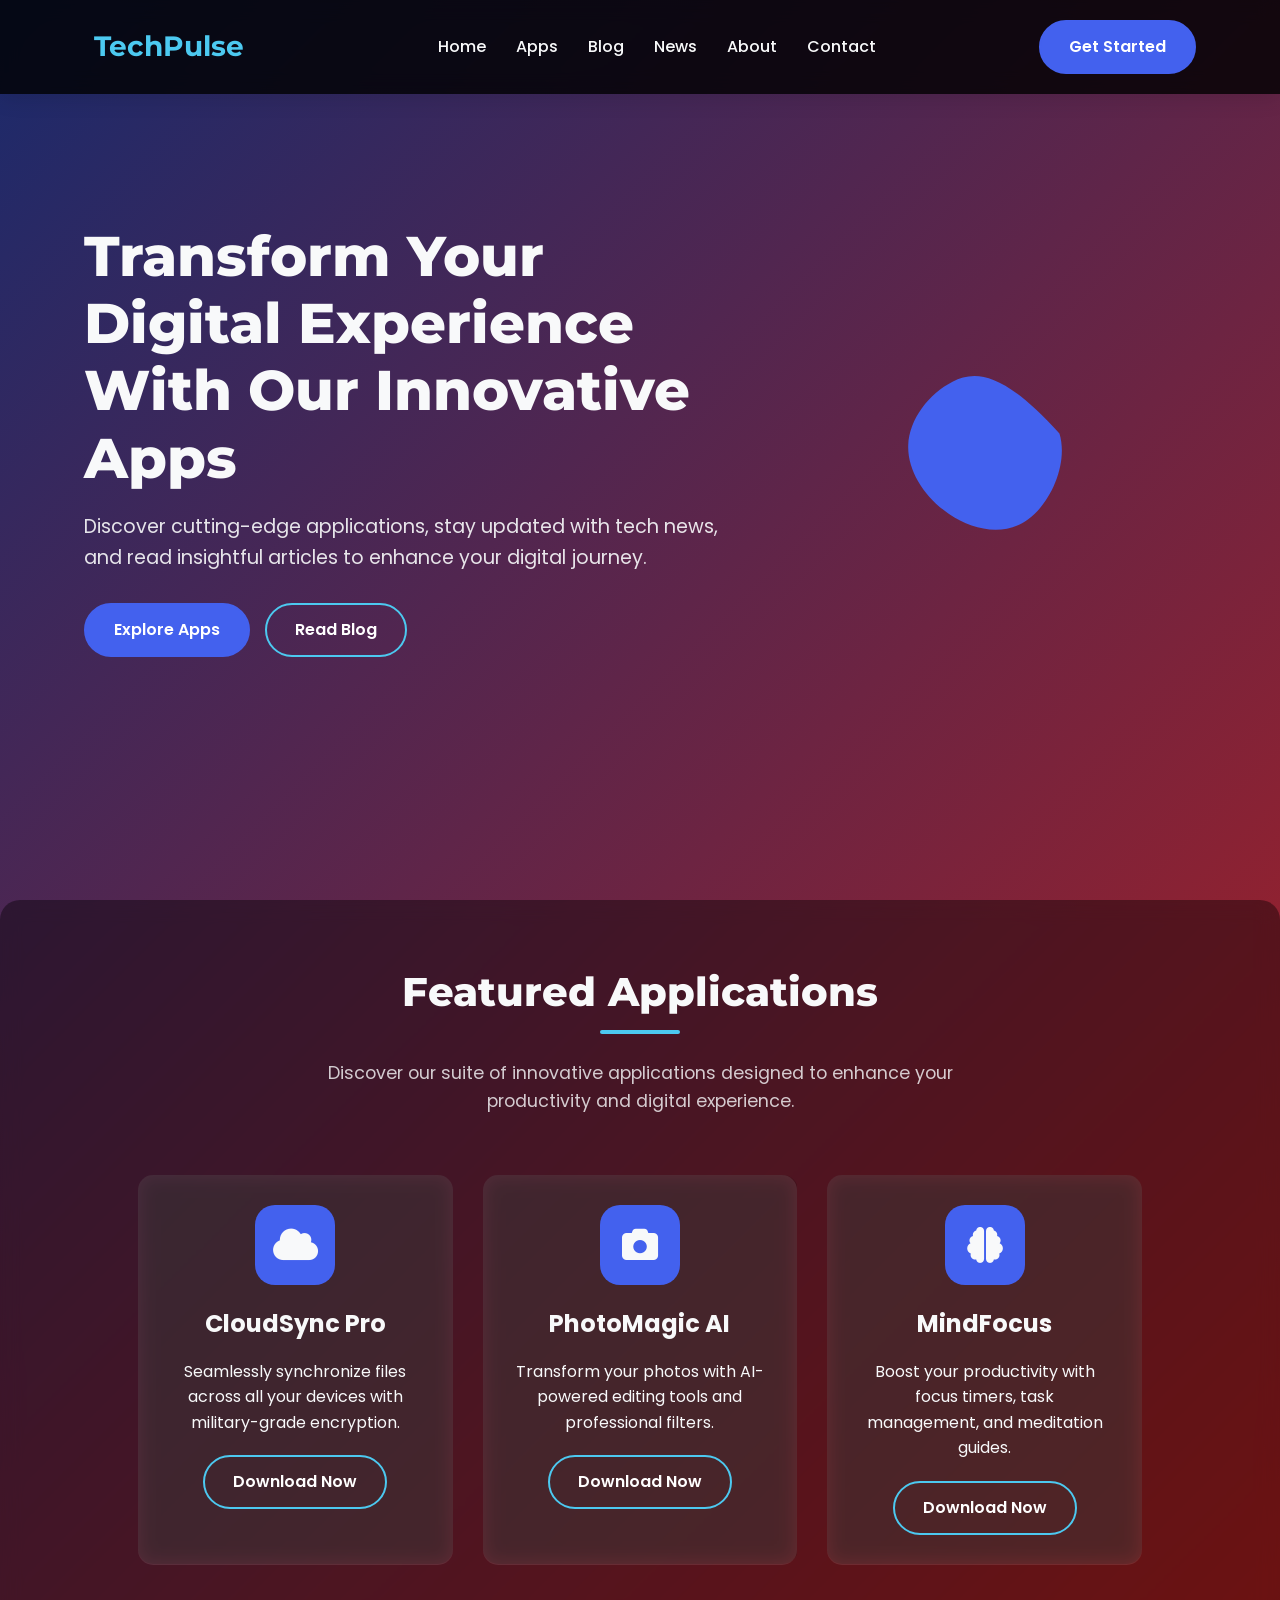
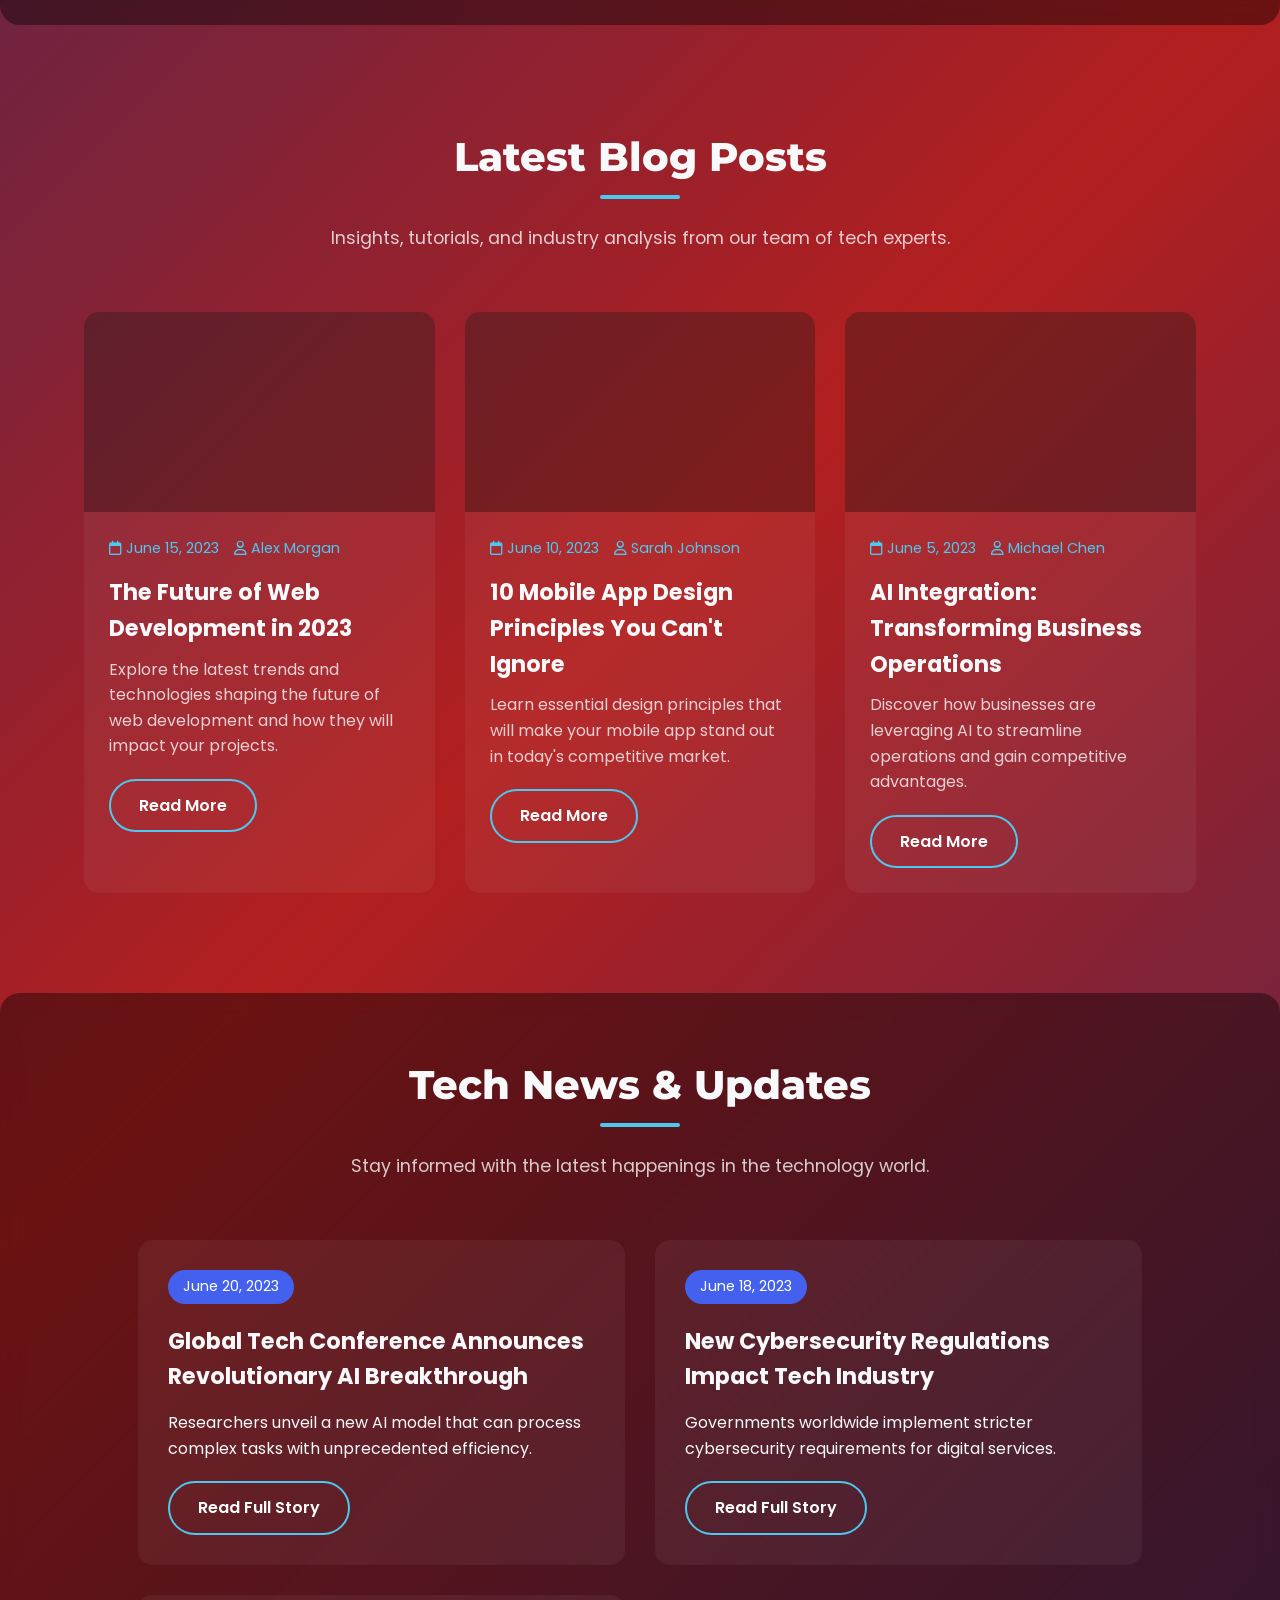
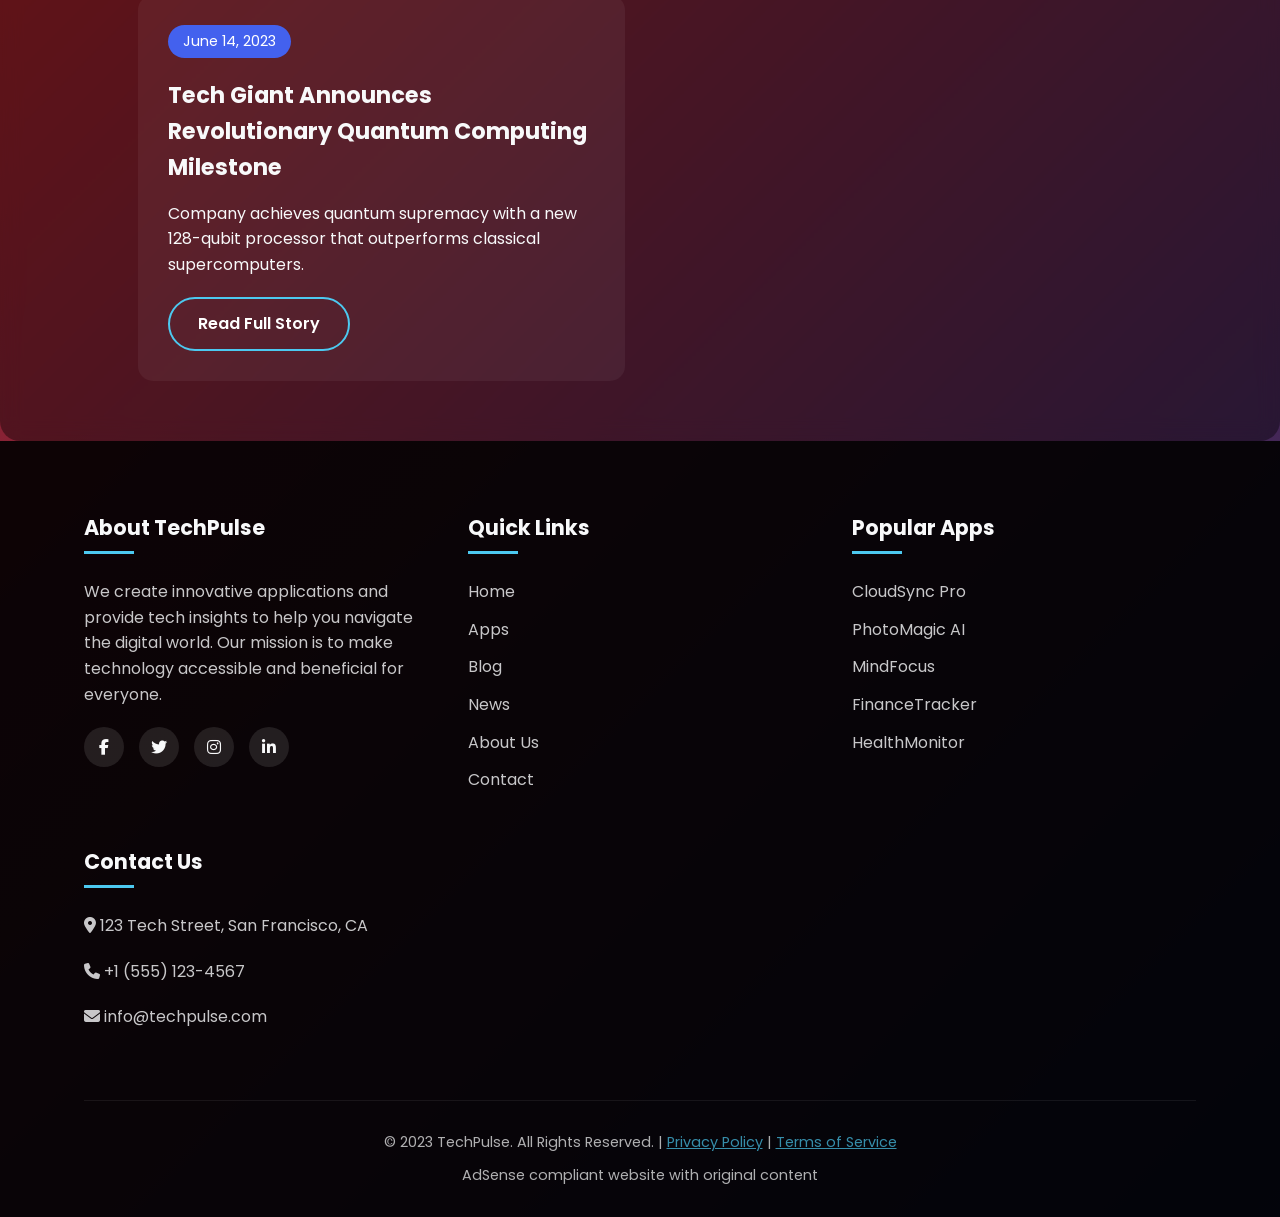
==== index.html @ e3ba63f1 "Update index.html" ====
<!DOCTYPE html>
<html lang="en">
<head>
    <meta charset="UTF-8">
    <meta name="viewport" content="width=device-width, initial-scale=1.0">
    <title>TechPulse | Modern Tech Platform</title>
    <link rel="stylesheet" href="https://cdnjs.cloudflare.com/ajax/libs/font-awesome/6.4.0/css/all.min.css">
    <link href="https://fonts.googleapis.com/css2?family=Poppins:wght@300;400;500;600;700&family=Montserrat:wght@700;800&display=swap" rel="stylesheet">
    <style>
        * {
            margin: 0;
            padding: 0;
            box-sizing: border-box;
        }

        :root {
            --primary: #4361ee;
            --secondary: #3f37c9;
            --accent: #4cc9f0;
            --light: #f8f9fa;
            --dark: #212529;
            --gray: #6c757d;
            --success: #2ecc71;
            --warning: #f39c12;
            --transition: all 0.3s ease;
        }

        body {
            font-family: 'Poppins', sans-serif;
            background: linear-gradient(135deg, #1a2a6c, #b21f1f, #1a2a6c);
            color: var(--light);
            line-height: 1.6;
            overflow-x: hidden;
        }

        .container {
            width: 90%;
            max-width: 1200px;
            margin: 0 auto;
            padding: 0 20px;
        }

        /* Header & Navigation */
        header {
            padding: 20px 0;
            position: fixed;
            width: 100%;
            top: 0;
            z-index: 1000;
            background: rgba(0, 0, 0, 0.8);
            backdrop-filter: blur(10px);
            box-shadow: 0 5px 20px rgba(0, 0, 0, 0.1);
            transition: var(--transition);
        }

        .navbar {
            display: flex;
            justify-content: space-between;
            align-items: center;
        }

        .logo {
            font-size: 28px;
            font-weight: 700;
            color: var(--accent);
            text-decoration: none;
            font-family: 'Montserrat', sans-serif;
            display: flex;
            align-items: center;
        }

        .logo i {
            margin-right: 10px;
            color: var(--primary);
        }

        .nav-links {
            display: flex;
            list-style: none;
        }

        .nav-links li {
            margin-left: 30px;
        }

        .nav-links a {
            color: var(--light);
            text-decoration: none;
            font-weight: 500;
            font-size: 16px;
            transition: var(--transition);
            position: relative;
        }

        .nav-links a:after {
            content: '';
            position: absolute;
            bottom: -5px;
            left: 0;
            width: 0;
            height: 2px;
            background: var(--accent);
            transition: var(--transition);
        }

        .nav-links a:hover:after {
            width: 100%;
        }

        .nav-links a:hover {
            color: var(--accent);
        }

        .btn {
            display: inline-block;
            background: var(--primary);
            color: white;
            padding: 12px 28px;
            border-radius: 50px;
            text-decoration: none;
            font-weight: 600;
            transition: var(--transition);
            border: 2px solid var(--primary);
        }

        .btn:hover {
            background: transparent;
            transform: translateY(-3px);
            box-shadow: 0 10px 20px rgba(0, 0, 0, 0.2);
        }

        .btn-outline {
            background: transparent;
            border: 2px solid var(--accent);
        }

        .btn-outline:hover {
            background: var(--accent);
        }

        /* Hero Section */
        .hero {
            min-height: 100vh;
            display: flex;
            align-items: center;
            padding-top: 80px;
            position: relative;
            overflow: hidden;
        }

        .hero-content {
            max-width: 650px;
            z-index: 2;
        }

        .hero h1 {
            font-size: 3.5rem;
            font-weight: 800;
            margin-bottom: 20px;
            line-height: 1.2;
            font-family: 'Montserrat', sans-serif;
        }

        .hero p {
            font-size: 1.2rem;
            margin-bottom: 30px;
            opacity: 0.9;
        }

        .hero-btns {
            display: flex;
            gap: 15px;
        }

        .hero-image {
            position: absolute;
            right: 0;
            top: 50%;
            transform: translateY(-50%);
            width: 50%;
            max-width: 600px;
            animation: float 6s ease-in-out infinite;
        }

        /* Sections */
        section {
            padding: 100px 0;
        }

        .section-header {
            text-align: center;
            margin-bottom: 60px;
        }

        .section-header h2 {
            font-size: 2.5rem;
            font-weight: 800;
            margin-bottom: 15px;
            font-family: 'Montserrat', sans-serif;
            position: relative;
            display: inline-block;
        }

        .section-header h2:after {
            content: '';
            position: absolute;
            bottom: -10px;
            left: 50%;
            transform: translateX(-50%);
            width: 80px;
            height: 4px;
            background: var(--accent);
            border-radius: 2px;
        }

        .section-header p {
            max-width: 700px;
            margin: 20px auto 0;
            font-size: 1.1rem;
            opacity: 0.8;
        }

        /* App Promotion */
        .apps {
            background: rgba(0, 0, 0, 0.4);
            border-radius: 20px;
            padding: 60px;
            backdrop-filter: blur(10px);
        }

        .app-grid {
            display: grid;
            grid-template-columns: repeat(auto-fit, minmax(300px, 1fr));
            gap: 30px;
        }

        .app-card {
            background: rgba(255, 255, 255, 0.1);
            border-radius: 15px;
            padding: 30px;
            transition: var(--transition);
            text-align: center;
            backdrop-filter: blur(10px);
        }

        .app-card:hover {
            transform: translateY(-10px);
            background: rgba(255, 255, 255, 0.15);
        }

        .app-icon {
            width: 80px;
            height: 80px;
            background: var(--primary);
            border-radius: 20px;
            display: flex;
            align-items: center;
            justify-content: center;
            margin: 0 auto 20px;
            font-size: 36px;
        }

        .app-card h3 {
            font-size: 1.5rem;
            margin-bottom: 15px;
        }

        /* Blog Section */
        .blog-grid {
            display: grid;
            grid-template-columns: repeat(auto-fit, minmax(350px, 1fr));
            gap: 30px;
        }

        .blog-card {
            background: rgba(255, 255, 255, 0.05);
            border-radius: 15px;
            overflow: hidden;
            transition: var(--transition);
        }

        .blog-card:hover {
            transform: translateY(-10px);
            box-shadow: 0 15px 30px rgba(0, 0, 0, 0.3);
        }

        .blog-img {
            height: 200px;
            width: 100%;
            background-size: cover;
            background-position: center;
        }

        .blog-content {
            padding: 25px;
        }

        .blog-meta {
            display: flex;
            gap: 15px;
            margin-bottom: 15px;
            font-size: 0.9rem;
            color: var(--accent);
        }

        .blog-card h3 {
            font-size: 1.4rem;
            margin-bottom: 10px;
        }

        .blog-card p {
            margin-bottom: 20px;
            opacity: 0.8;
        }

        /* News Section */
        .news {
            background: rgba(0, 0, 0, 0.4);
            border-radius: 20px;
            padding: 60px;
            backdrop-filter: blur(10px);
        }

        .news-grid {
            display: grid;
            grid-template-columns: repeat(auto-fit, minmax(350px, 1fr));
            gap: 30px;
        }

        .news-card {
            background: rgba(255, 255, 255, 0.05);
            border-radius: 15px;
            padding: 30px;
            transition: var(--transition);
        }

        .news-card:hover {
            transform: translateY(-10px);
            background: rgba(255, 255, 255, 0.1);
        }

        .news-date {
            background: var(--primary);
            color: white;
            display: inline-block;
            padding: 5px 15px;
            border-radius: 30px;
            font-size: 0.9rem;
            margin-bottom: 20px;
        }

        .news-card h3 {
            font-size: 1.4rem;
            margin-bottom: 15px;
        }

        /* Footer */
        footer {
            background: rgba(0, 0, 0, 0.9);
            padding: 70px 0 30px;
        }

        .footer-grid {
            display: grid;
            grid-template-columns: repeat(auto-fit, minmax(250px, 1fr));
            gap: 40px;
            margin-bottom: 50px;
        }

        .footer-col h4 {
            font-size: 1.3rem;
            margin-bottom: 25px;
            position: relative;
            padding-bottom: 10px;
        }

        .footer-col h4:after {
            content: '';
            position: absolute;
            bottom: 0;
            left: 0;
            width: 50px;
            height: 3px;
            background: var(--accent);
        }

        .footer-col p {
            margin-bottom: 20px;
            opacity: 0.8;
        }

        .footer-links {
            list-style: none;
        }

        .footer-links li {
            margin-bottom: 12px;
        }

        .footer-links a {
            color: var(--light);
            text-decoration: none;
            transition: var(--transition);
            opacity: 0.8;
        }

        .footer-links a:hover {
            opacity: 1;
            color: var(--accent);
            padding-left: 5px;
        }

        .social-links {
            display: flex;
            gap: 15px;
            margin-top: 20px;
        }

        .social-links a {
            display: flex;
            align-items: center;
            justify-content: center;
            width: 40px;
            height: 40px;
            background: rgba(255, 255, 255, 0.1);
            border-radius: 50%;
            transition: var(--transition);
            color: var(--light);
            text-decoration: none;
        }

        .social-links a:hover {
            background: var(--primary);
            transform: translateY(-5px);
        }

        .copyright {
            text-align: center;
            padding-top: 30px;
            border-top: 1px solid rgba(255, 255, 255, 0.1);
            font-size: 0.9rem;
            opacity: 0.7;
        }

        /* Animations */
        @keyframes float {
            0% { transform: translateY(-50%) translateX(0); }
            50% { transform: translateY(-53%) translateX(10px); }
            100% { transform: translateY(-50%) translateX(0); }
        }

        .animate-in {
            animation: fadeIn 0.8s ease forwards;
        }

        @keyframes fadeIn {
            from { opacity: 0; transform: translateY(30px); }
            to { opacity: 1; transform: translateY(0); }
        }

        .delay-1 { animation-delay: 0.1s; }
        .delay-2 { animation-delay: 0.2s; }
        .delay-3 { animation-delay: 0.3s; }

        /* Responsive */
        @media (max-width: 992px) {
            .hero-content {
                max-width: 100%;
                text-align: center;
            }
            .hero-image {
                display: none;
            }
            .hero-btns {
                justify-content: center;
            }
        }

        @media (max-width: 768px) {
            .nav-links {
                display: none;
            }
            .hero h1 {
                font-size: 2.8rem;
            }
            .section-header h2 {
                font-size: 2rem;
            }
            .apps, .news {
                padding: 40px 20px;
            }
        }
    </style>
</head>
<body>
    <!-- Header -->
    <header>
        <div class="container navbar">
            <a href="#" class="logo"><i class="fas fa-pulse"></i>TechPulse</a>
            <ul class="nav-links">
                <li><a href="#">Home</a></li>
                <li><a href="#apps">Apps</a></li>
                <li><a href="#blog">Blog</a></li>
                <li><a href="#news">News</a></li>
                <li><a href="#about">About</a></li>
                <li><a href="#contact">Contact</a></li>
            </ul>
            <a href="#download" class="btn">Get Started</a>
        </div>
    </header>

    <!-- Hero Section -->
    <section class="hero">
        <div class="container">
            <div class="hero-content">
                <h1>Transform Your Digital Experience With Our Innovative Apps</h1>
                <p>Discover cutting-edge applications, stay updated with tech news, and read insightful articles to enhance your digital journey.</p>
                <div class="hero-btns">
                    <a href="#apps" class="btn">Explore Apps</a>
                    <a href="#blog" class="btn btn-outline">Read Blog</a>
                </div>
            </div>
        </div>
        <div class="hero-image">
            <svg viewBox="0 0 500 500" xmlns="http://www.w3.org/2000/svg">
                <path fill="#4361ee" d="M66.2,-10.6C73.6,13.5,59.7,46.9,39.9,61.1C20.1,75.3,-5.6,70.2,-25.8,56.5C-46,42.7,-60.7,20.3,-59.8,-1.1C-59,-22.5,-42.5,-43.9,-22.9,-53.8C-3.3,-63.7,19.5,-62,66.2,-10.6Z" transform="translate(250 250)" />
            </svg>
        </div>
    </section>

    <!-- App Promotion Section -->
    <section id="apps" class="apps">
        <div class="container">
            <div class="section-header">
                <h2>Featured Applications</h2>
                <p>Discover our suite of innovative applications designed to enhance your productivity and digital experience.</p>
            </div>
            <div class="app-grid">
                <div class="app-card animate-in">
                    <div class="app-icon">
                        <i class="fas fa-cloud"></i>
                    </div>
                    <h3>CloudSync Pro</h3>
                    <p>Seamlessly synchronize files across all your devices with military-grade encryption.</p>
                    <a href="#" class="btn btn-outline" style="margin-top: 20px">Download Now</a>
                </div>
                <div class="app-card animate-in delay-1">
                    <div class="app-icon">
                        <i class="fas fa-camera"></i>
                    </div>
                    <h3>PhotoMagic AI</h3>
                    <p>Transform your photos with AI-powered editing tools and professional filters.</p>
                    <a href="#" class="btn btn-outline" style="margin-top: 20px">Download Now</a>
                </div>
                <div class="app-card animate-in delay-2">
                    <div class="app-icon">
                        <i class="fas fa-brain"></i>
                    </div>
                    <h3>MindFocus</h3>
                    <p>Boost your productivity with focus timers, task management, and meditation guides.</p>
                    <a href="#" class="btn btn-outline" style="margin-top: 20px">Download Now</a>
                </div>
            </div>
        </div>
    </section>

    <!-- Blog Section -->
    <section id="blog">
        <div class="container">
            <div class="section-header">
                <h2>Latest Blog Posts</h2>
                <p>Insights, tutorials, and industry analysis from our team of tech experts.</p>
            </div>
            <div class="blog-grid">
                <div class="blog-card animate-in">
                    <div class="blog-img" style="background: linear-gradient(rgba(0,0,0,0.3), rgba(0,0,0,0.3)), url('https://images.unsplash.com/photo-1555066931-4365d14bab8c?ixlib=rb-4.0.3&ixid=M3wxMjA3fDB8MHxwaG90by1wYWdlfHx8fGVufDB8fHx8fA%3D%3D&auto=format&fit=crop&w=1170&q=80');"></div>
                    <div class="blog-content">
                        <div class="blog-meta">
                            <span><i class="far fa-calendar"></i> June 15, 2023</span>
                            <span><i class="far fa-user"></i> Alex Morgan</span>
                        </div>
                        <h3>The Future of Web Development in 2023</h3>
                        <p>Explore the latest trends and technologies shaping the future of web development and how they will impact your projects.</p>
                        <a href="#" class="btn btn-outline">Read More</a>
                    </div>
                </div>
                <div class="blog-card animate-in delay-1">
                    <div class="blog-img" style="background: linear-gradient(rgba(0,0,0,0.3), rgba(0,0,0,0.3)), url('https://images.unsplash.com/photo-1587202372775-e229f172b58f?ixlib=rb-4.0.3&ixid=M3wxMjA3fDB8MHxwaG90by1wYWdlfHx8fGVufDB8fHx8fA%3D%3D&auto=format&fit=crop&w=1170&q=80');"></div>
                    <div class="blog-content">
                        <div class="blog-meta">
                            <span><i class="far fa-calendar"></i> June 10, 2023</span>
                            <span><i class="far fa-user"></i> Sarah Johnson</span>
                        </div>
                        <h3>10 Mobile App Design Principles You Can't Ignore</h3>
                        <p>Learn essential design principles that will make your mobile app stand out in today's competitive market.</p>
                        <a href="#" class="btn btn-outline">Read More</a>
                    </div>
                </div>
                <div class="blog-card animate-in delay-2">
                    <div class="blog-img" style="background: linear-gradient(rgba(0,0,0,0.3), rgba(0,0,0,0.3)), url('https://images.unsplash.com/photo-1620712943543-bcc4688e7485?ixlib=rb-4.0.3&ixid=M3wxMjA3fDB8MHxwaG90by1wYWdlfHx8fGVufDB8fHx8fA%3D%3D&auto=format&fit=crop&w=765&q=80');"></div>
                    <div class="blog-content">
                        <div class="blog-meta">
                            <span><i class="far fa-calendar"></i> June 5, 2023</span>
                            <span><i class="far fa-user"></i> Michael Chen</span>
                        </div>
                        <h3>AI Integration: Transforming Business Operations</h3>
                        <p>Discover how businesses are leveraging AI to streamline operations and gain competitive advantages.</p>
                        <a href="#" class="btn btn-outline">Read More</a>
                    </div>
                </div>
            </div>
        </div>
    </section>

    <!-- News Section -->
    <section id="news" class="news">
        <div class="container">
            <div class="section-header">
                <h2>Tech News & Updates</h2>
                <p>Stay informed with the latest happenings in the technology world.</p>
            </div>
            <div class="news-grid">
                <div class="news-card animate-in">
                    <div class="news-date">June 20, 2023</div>
                    <h3>Global Tech Conference Announces Revolutionary AI Breakthrough</h3>
                    <p>Researchers unveil a new AI model that can process complex tasks with unprecedented efficiency.</p>
                    <a href="#" class="btn btn-outline" style="margin-top: 20px">Read Full Story</a>
                </div>
                <div class="news-card animate-in delay-1">
                    <div class="news-date">June 18, 2023</div>
                    <h3>New Cybersecurity Regulations Impact Tech Industry</h3>
                    <p>Governments worldwide implement stricter cybersecurity requirements for digital services.</p>
                    <a href="#" class="btn btn-outline" style="margin-top: 20px">Read Full Story</a>
                </div>
                <div class="news-card animate-in delay-2">
                    <div class="news-date">June 14, 2023</div>
                    <h3>Tech Giant Announces Revolutionary Quantum Computing Milestone</h3>
                    <p>Company achieves quantum supremacy with a new 128-qubit processor that outperforms classical supercomputers.</p>
                    <a href="#" class="btn btn-outline" style="margin-top: 20px">Read Full Story</a>
                </div>
            </div>
        </div>
    </section>

    <!-- Footer -->
    <footer id="contact">
        <div class="container">
            <div class="footer-grid">
                <div class="footer-col">
                    <h4>About TechPulse</h4>
                    <p>We create innovative applications and provide tech insights to help you navigate the digital world. Our mission is to make technology accessible and beneficial for everyone.</p>
                    <div class="social-links">
                        <a href="#"><i class="fab fa-facebook-f"></i></a>
                        <a href="#"><i class="fab fa-twitter"></i></a>
                        <a href="#"><i class="fab fa-instagram"></i></a>
                        <a href="#"><i class="fab fa-linkedin-in"></i></a>
                    </div>
                </div>
                <div class="footer-col">
                    <h4>Quick Links</h4>
                    <ul class="footer-links">
                        <li><a href="#">Home</a></li>
                        <li><a href="#apps">Apps</a></li>
                        <li><a href="#blog">Blog</a></li>
                        <li><a href="#news">News</a></li>
                        <li><a href="#about">About Us</a></li>
                        <li><a href="#contact">Contact</a></li>
                    </ul>
                </div>
                <div class="footer-col">
                    <h4>Popular Apps</h4>
                    <ul class="footer-links">
                        <li><a href="#">CloudSync Pro</a></li>
                        <li><a href="#">PhotoMagic AI</a></li>
                        <li><a href="#">MindFocus</a></li>
                        <li><a href="#">FinanceTracker</a></li>
                        <li><a href="#">HealthMonitor</a></li>
                    </ul>
                </div>
                <div class="footer-col">
                    <h4>Contact Us</h4>
                    <p><i class="fas fa-map-marker-alt"></i> 123 Tech Street, San Francisco, CA</p>
                    <p><i class="fas fa-phone"></i> +1 (555) 123-4567</p>
                    <p><i class="fas fa-envelope"></i> info@techpulse.com</p>
                </div>
            </div>
            <div class="copyright">
                <p>&copy; 2023 TechPulse. All Rights Reserved. | <a href="#" style="color: var(--accent);">Privacy Policy</a> | <a href="#" style="color: var(--accent);">Terms of Service</a></p>
                <p style="margin-top: 10px;">AdSense compliant website with original content</p>
            </div>
        </div>
    </footer>

    <script>
        // Simple animations on scroll
        document.addEventListener('DOMContentLoaded', function() {
            // Header scroll effect
            window.addEventListener('scroll', function() {
                const header = document.querySelector('header');
                if (window.scrollY > 100) {
                    header.style.padding = '10px 0';
                    header.style.background = 'rgba(0, 0, 0, 0.9)';
                } else {
                    header.style.padding = '20px 0';
                    header.style.background = 'rgba(0, 0, 0, 0.8)';
                }
            });

            // Scroll animations
            const animateElements = document.querySelectorAll('.animate-in');
            
            const observer = new IntersectionObserver((entries) => {
                entries.forEach(entry => {
                    if (entry.isIntersecting) {
                        entry.target.style.animation = 'fadeIn 0.8s ease forwards';
                        observer.unobserve(entry.target);
                    }
                });
            }, { threshold: 0.1 });
            
            animateElements.forEach(el => {
                observer.observe(el);
            });
        });
    </script>
</body>
</html>
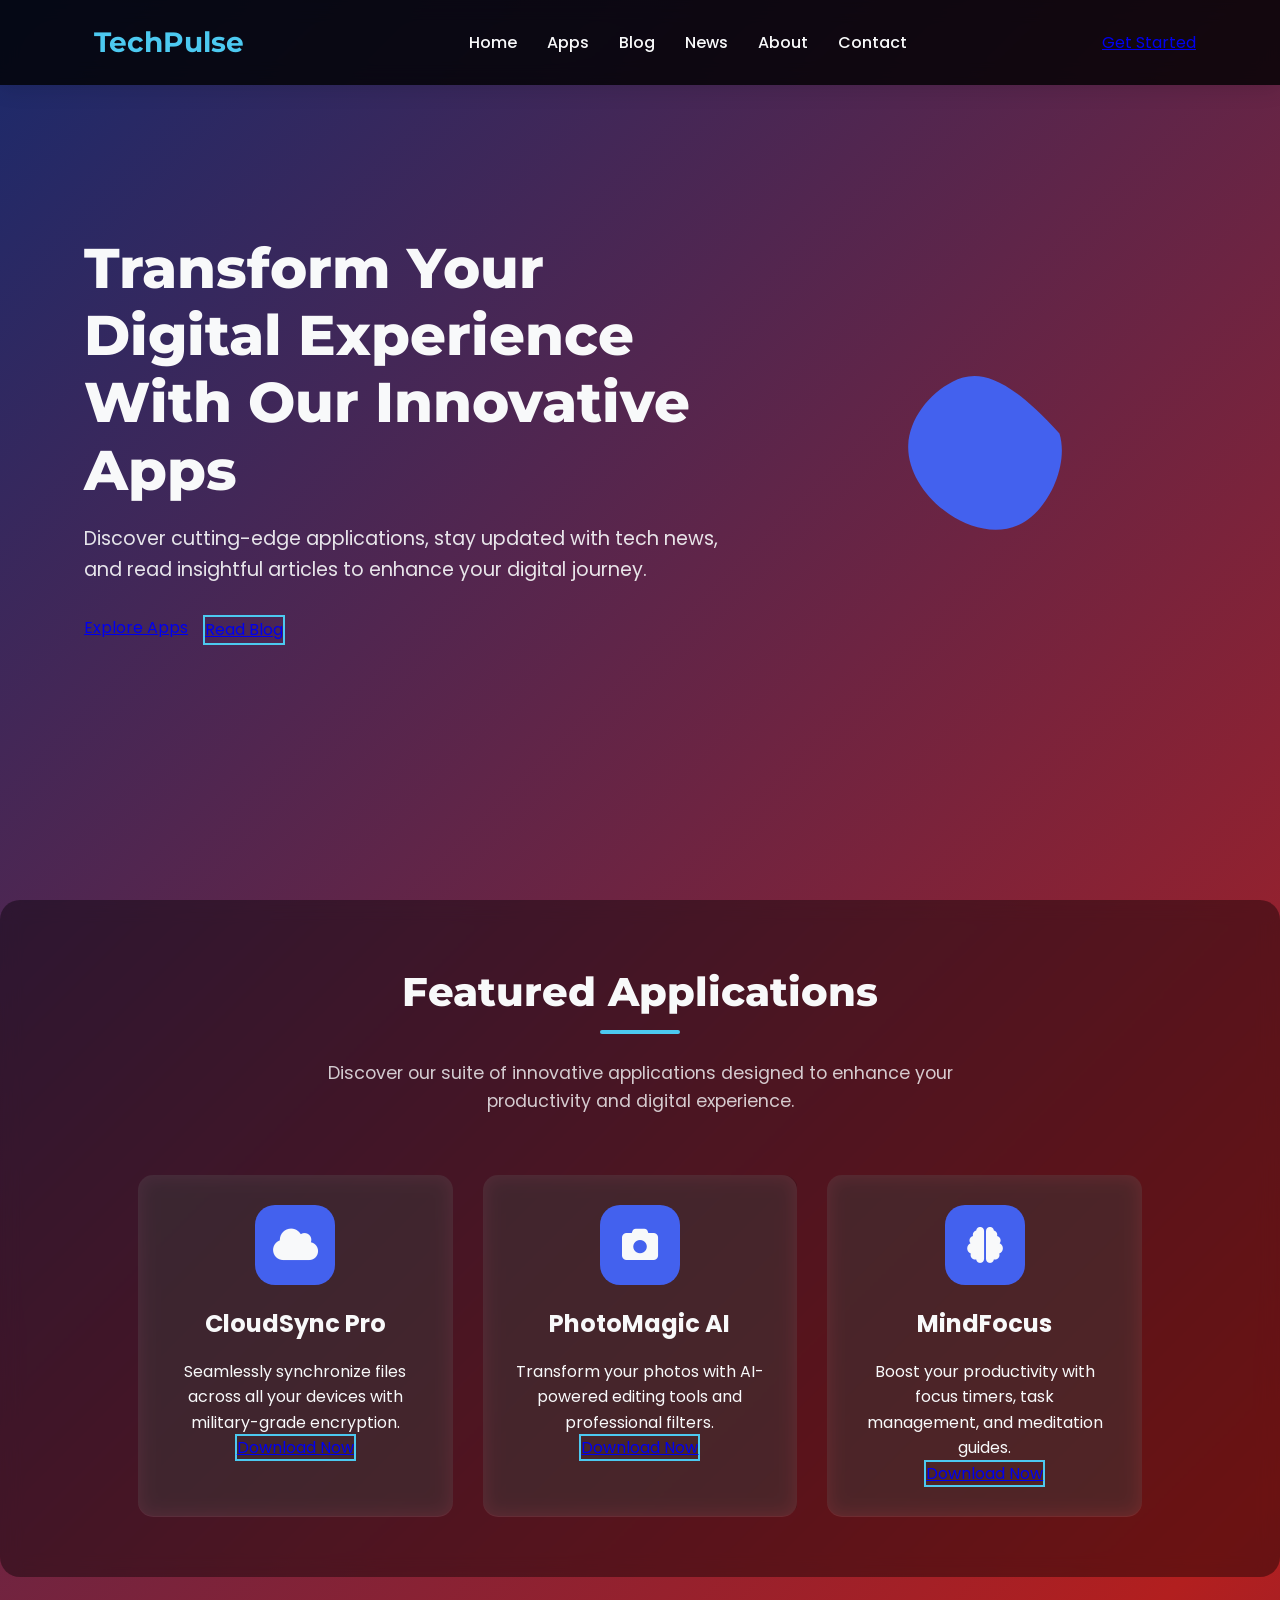
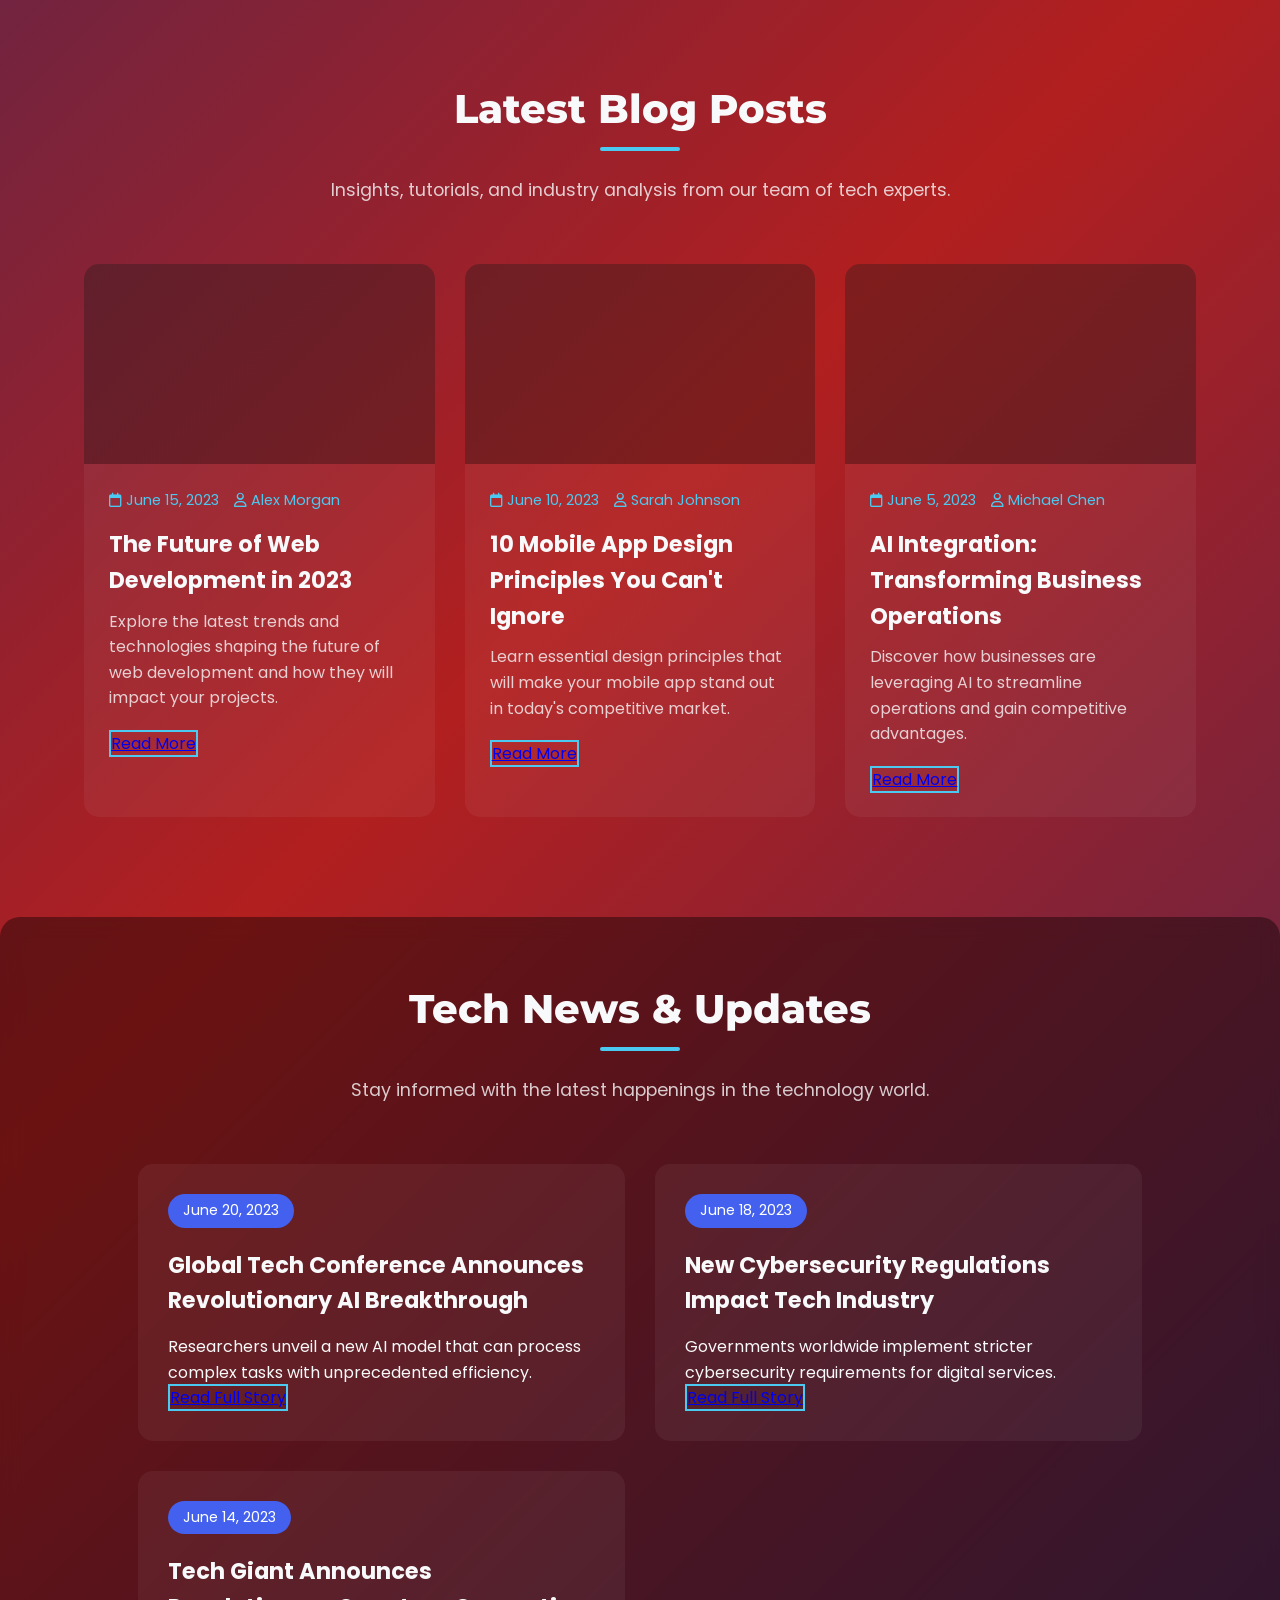
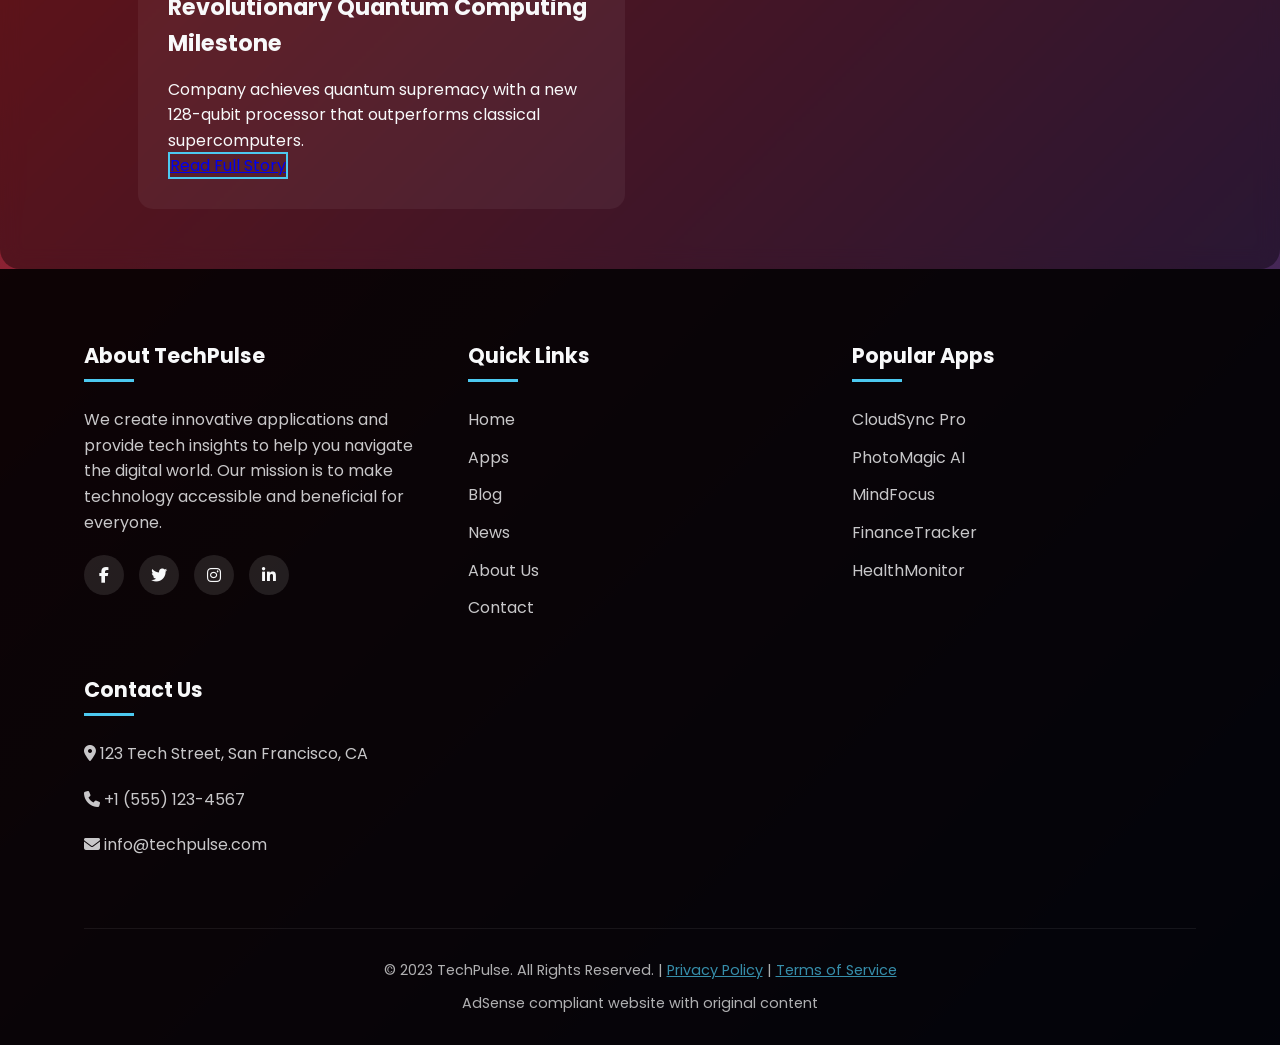
==== commit 23312b40: "Update index.html" ====
--- a/index.html
+++ b/index.html
@@ -110,6 +110,12 @@
         .nav-links a:hover {
             color: var(--accent);
         }
+        <nav>
+  <a href="#blogs">Blogs</a>
+  <a href="news.html">News</a>  <!-- ← Link to news.html -->
+  <a href="#refer">Refer & Earn</a>
+  <a href="contact.html">Contact</a>
+</nav>
 
         .btn {
             display: inline-block;
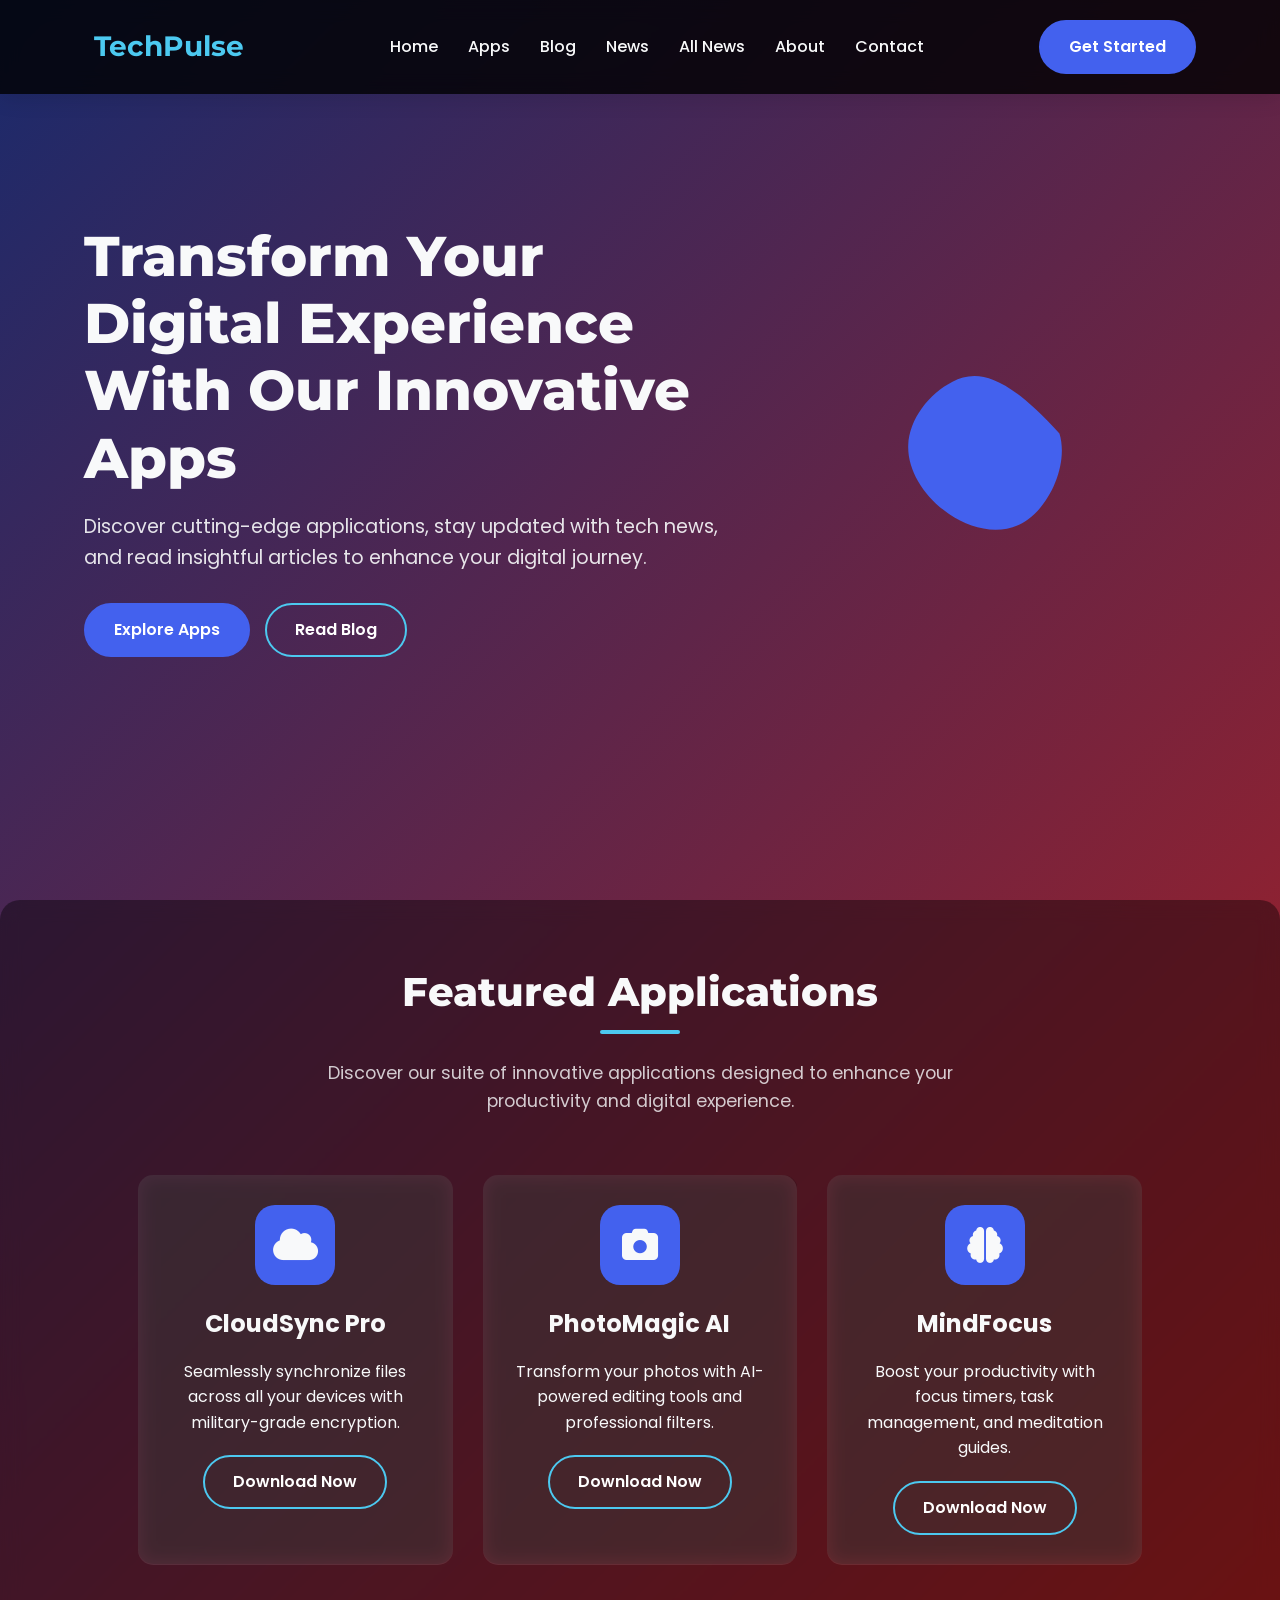
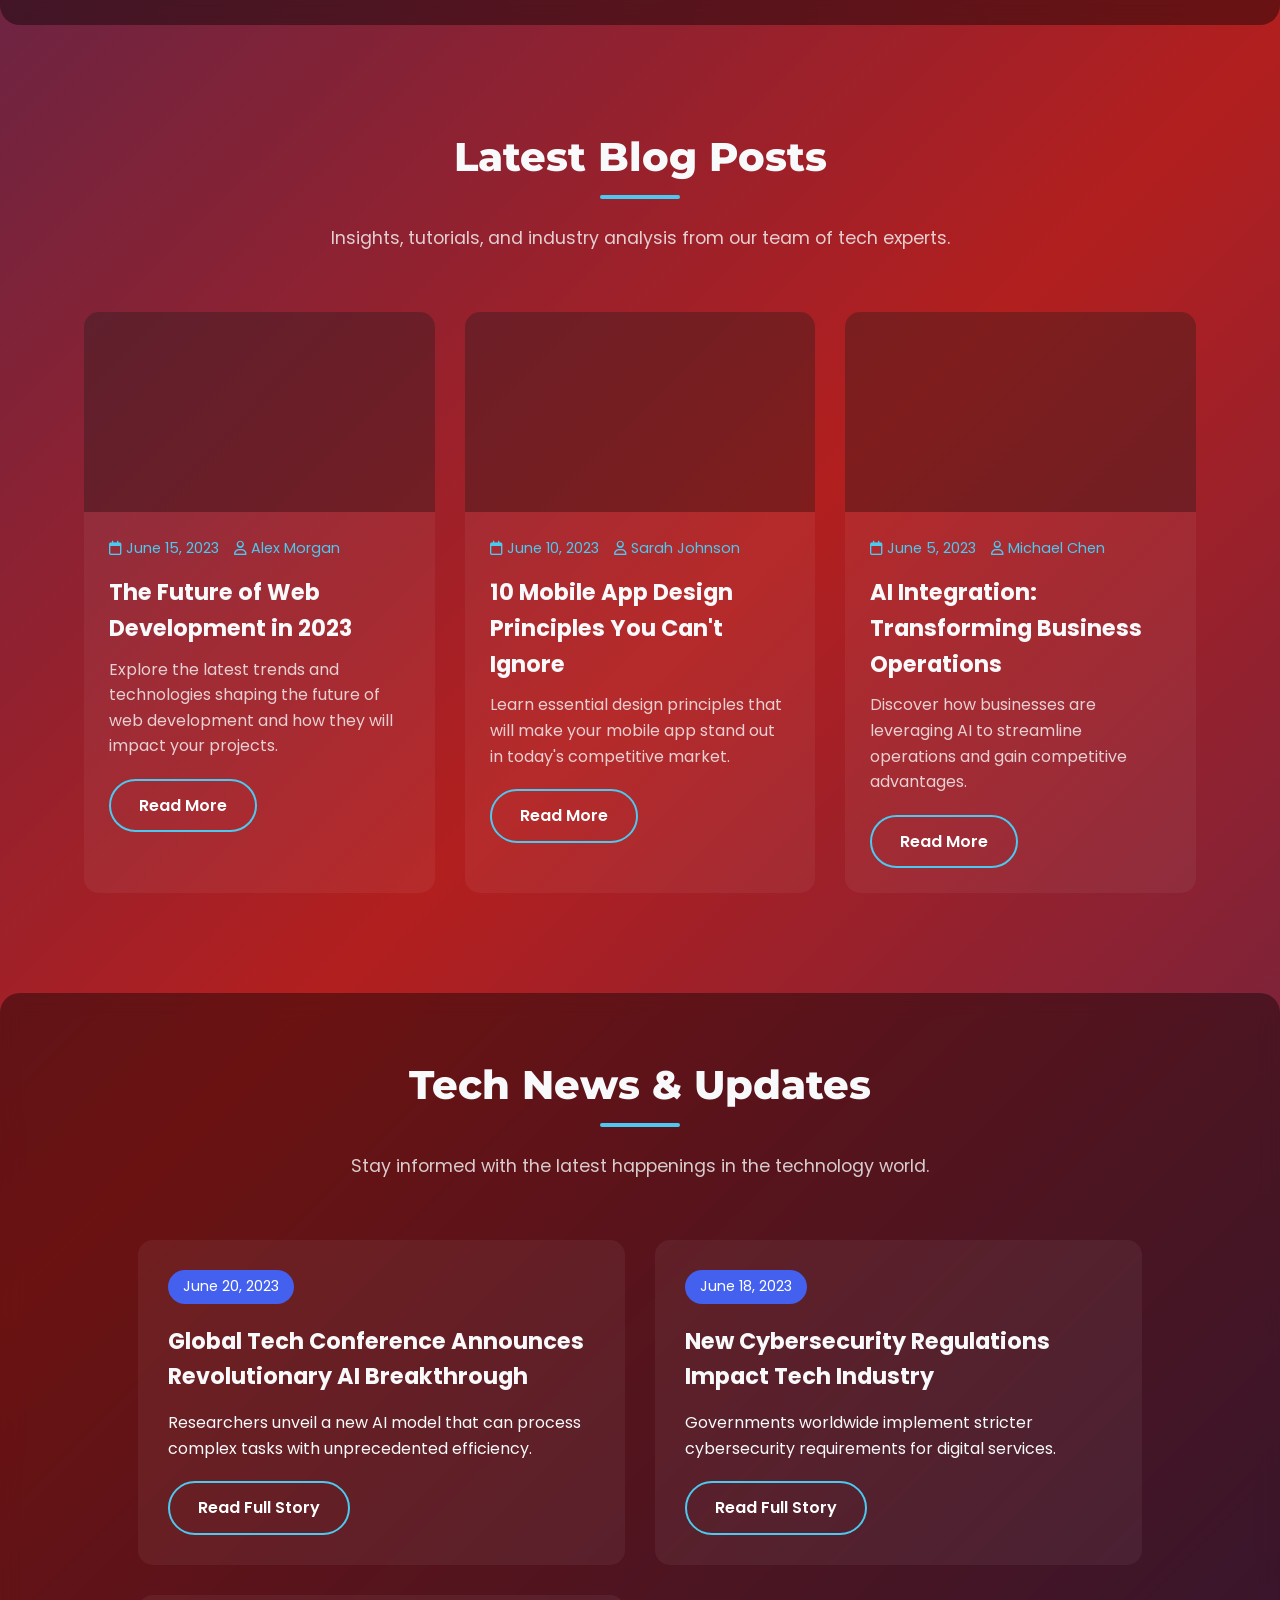
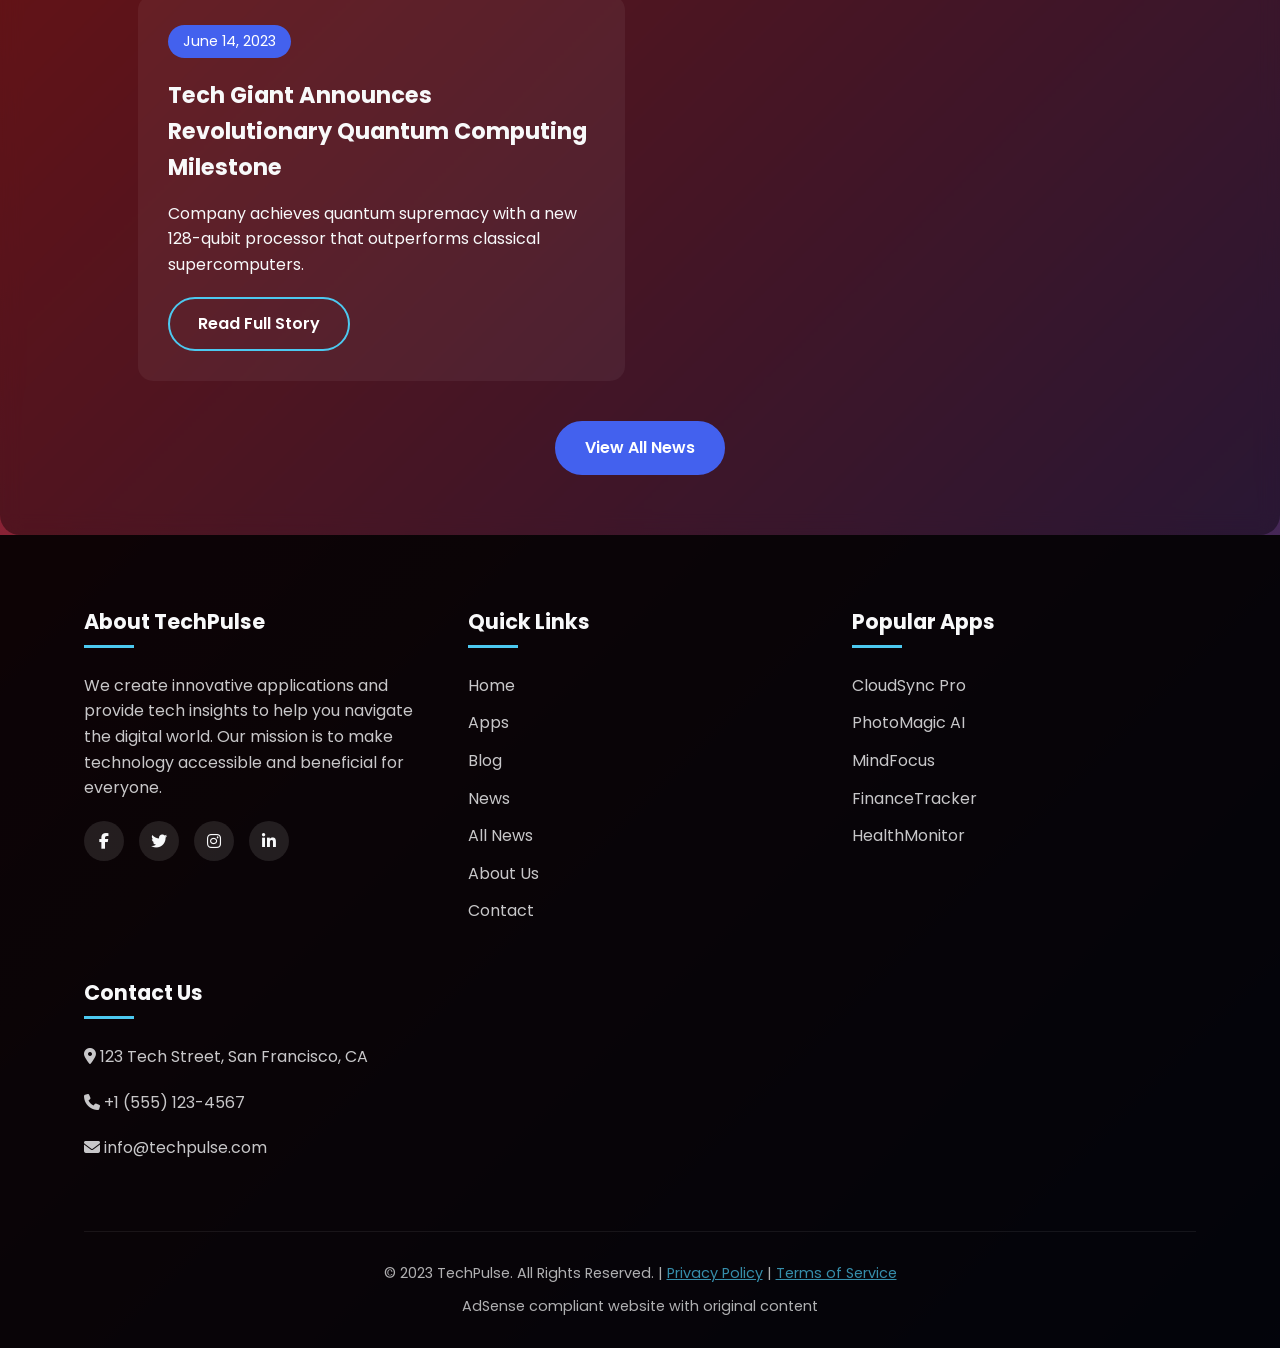
==== commit 308703d5: "Update index.html" ====
--- a/index.html
+++ b/index.html
@@ -110,12 +110,6 @@
         .nav-links a:hover {
             color: var(--accent);
         }
-        <nav>
-  <a href="#blogs">Blogs</a>
-  <a href="news.html">News</a>  <!-- ← Link to news.html -->
-  <a href="#refer">Refer & Earn</a>
-  <a href="contact.html">Contact</a>
-</nav>
 
         .btn {
             display: inline-block;
@@ -358,6 +352,176 @@
         .news-card h3 {
             font-size: 1.4rem;
             margin-bottom: 15px;
+        }
+        
+        /* News Article Page */
+        .news-article {
+            padding: 120px 0 80px;
+        }
+        
+        .article-container {
+            max-width: 800px;
+            margin: 0 auto;
+            background: rgba(0, 0, 0, 0.4);
+            border-radius: 20px;
+            padding: 50px;
+            backdrop-filter: blur(10px);
+        }
+        
+        .article-header {
+            margin-bottom: 40px;
+            text-align: center;
+        }
+        
+        .article-header h1 {
+            font-size: 2.5rem;
+            margin-bottom: 15px;
+            font-family: 'Montserrat', sans-serif;
+        }
+        
+        .article-meta {
+            display: flex;
+            justify-content: center;
+            gap: 20px;
+            margin-bottom: 20px;
+            font-size: 0.95rem;
+            color: var(--accent);
+        }
+        
+        .article-image {
+            width: 100%;
+            height: 400px;
+            background-size: cover;
+            background-position: center;
+            border-radius: 15px;
+            margin-bottom: 40px;
+        }
+        
+        .article-content {
+            font-size: 1.1rem;
+            line-height: 1.8;
+        }
+        
+        .article-content p {
+            margin-bottom: 25px;
+        }
+        
+        .article-content h2 {
+            font-size: 1.8rem;
+            margin: 40px 0 20px;
+            font-family: 'Montserrat', sans-serif;
+            color: var(--accent);
+        }
+        
+        .article-content blockquote {
+            border-left: 4px solid var(--accent);
+            padding: 15px 0 15px 25px;
+            margin: 30px 0;
+            font-style: italic;
+            background: rgba(255, 255, 255, 0.05);
+            border-radius: 0 8px 8px 0;
+        }
+        
+        .back-to-news {
+            display: inline-block;
+            margin-top: 40px;
+            padding: 10px 25px;
+            background: var(--primary);
+            color: white;
+            text-decoration: none;
+            border-radius: 50px;
+            font-weight: 500;
+            transition: var(--transition);
+        }
+        
+        .back-to-news:hover {
+            background: var(--secondary);
+            transform: translateY(-3px);
+        }
+        
+        /* News Grid Page */
+        .news-grid-page {
+            padding: 120px 0 80px;
+        }
+        
+        .news-grid-header {
+            text-align: center;
+            margin-bottom: 60px;
+        }
+        
+        .news-grid-container {
+            display: grid;
+            grid-template-columns: repeat(auto-fill, minmax(350px, 1fr));
+            gap: 40px;
+            margin-bottom: 60px;
+        }
+        
+        .news-grid-card {
+            background: rgba(0, 0, 0, 0.4);
+            border-radius: 15px;
+            overflow: hidden;
+            transition: var(--transition);
+            backdrop-filter: blur(10px);
+        }
+        
+        .news-grid-card:hover {
+            transform: translateY(-10px);
+            box-shadow: 0 15px 30px rgba(0, 0, 0, 0.3);
+        }
+        
+        .news-grid-img {
+            height: 220px;
+            width: 100%;
+            background-size: cover;
+            background-position: center;
+        }
+        
+        .news-grid-content {
+            padding: 25px;
+        }
+        
+        .news-grid-meta {
+            display: flex;
+            justify-content: space-between;
+            margin-bottom: 15px;
+            font-size: 0.9rem;
+            color: var(--accent);
+        }
+        
+        .news-grid-card h3 {
+            font-size: 1.4rem;
+            margin-bottom: 15px;
+        }
+        
+        .news-grid-card p {
+            margin-bottom: 20px;
+            opacity: 0.9;
+        }
+        
+        .pagination {
+            display: flex;
+            justify-content: center;
+            gap: 10px;
+            margin-top: 40px;
+        }
+        
+        .pagination a {
+            display: inline-block;
+            width: 40px;
+            height: 40px;
+            line-height: 40px;
+            text-align: center;
+            background: rgba(255, 255, 255, 0.1);
+            border-radius: 50%;
+            color: var(--light);
+            text-decoration: none;
+            transition: var(--transition);
+        }
+        
+        .pagination a:hover, 
+        .pagination a.active {
+            background: var(--primary);
+            transform: translateY(-3px);
         }
 
         /* Footer */
@@ -480,6 +644,12 @@
             .hero-btns {
                 justify-content: center;
             }
+            .article-container {
+                padding: 30px;
+            }
+            .article-image {
+                height: 300px;
+            }
         }
 
         @media (max-width: 768px) {
@@ -494,6 +664,20 @@
             }
             .apps, .news {
                 padding: 40px 20px;
+            }
+            .article-header h1 {
+                font-size: 2rem;
+            }
+            .article-image {
+                height: 250px;
+            }
+            .article-meta {
+                flex-direction: column;
+                align-items: center;
+                gap: 8px;
+            }
+            .news-grid-container {
+                grid-template-columns: 1fr;
             }
         }
     </style>
@@ -508,6 +692,7 @@
                 <li><a href="#apps">Apps</a></li>
                 <li><a href="#blog">Blog</a></li>
                 <li><a href="#news">News</a></li>
+                <li><a href="news-grid.html">All News</a></li>
                 <li><a href="#about">About</a></li>
                 <li><a href="#contact">Contact</a></li>
             </ul>
@@ -630,20 +815,23 @@
                     <div class="news-date">June 20, 2023</div>
                     <h3>Global Tech Conference Announces Revolutionary AI Breakthrough</h3>
                     <p>Researchers unveil a new AI model that can process complex tasks with unprecedented efficiency.</p>
-                    <a href="#" class="btn btn-outline" style="margin-top: 20px">Read Full Story</a>
+                    <a href="news-article.html" class="btn btn-outline" style="margin-top: 20px">Read Full Story</a>
                 </div>
                 <div class="news-card animate-in delay-1">
                     <div class="news-date">June 18, 2023</div>
                     <h3>New Cybersecurity Regulations Impact Tech Industry</h3>
                     <p>Governments worldwide implement stricter cybersecurity requirements for digital services.</p>
-                    <a href="#" class="btn btn-outline" style="margin-top: 20px">Read Full Story</a>
+                    <a href="news-article.html" class="btn btn-outline" style="margin-top: 20px">Read Full Story</a>
                 </div>
                 <div class="news-card animate-in delay-2">
                     <div class="news-date">June 14, 2023</div>
                     <h3>Tech Giant Announces Revolutionary Quantum Computing Milestone</h3>
                     <p>Company achieves quantum supremacy with a new 128-qubit processor that outperforms classical supercomputers.</p>
-                    <a href="#" class="btn btn-outline" style="margin-top: 20px">Read Full Story</a>
-                </div>
+                    <a href="news-article.html" class="btn btn-outline" style="margin-top: 20px">Read Full Story</a>
+                </div>
+            </div>
+            <div style="text-align: center; margin-top: 40px;">
+                <a href="news-grid.html" class="btn">View All News</a>
             </div>
         </div>
     </section>
@@ -669,6 +857,7 @@
                         <li><a href="#apps">Apps</a></li>
                         <li><a href="#blog">Blog</a></li>
                         <li><a href="#news">News</a></li>
+                        <li><a href="news-grid.html">All News</a></li>
                         <li><a href="#about">About Us</a></li>
                         <li><a href="#contact">Contact</a></li>
                     </ul>
@@ -727,7 +916,195 @@
             animateElements.forEach(el => {
                 observer.observe(el);
             });
+            
+            // News article functionality (for demo purposes)
+            const newsLinks = document.querySelectorAll('.news-card a');
+            newsLinks.forEach(link => {
+                link.addEventListener('click', function(e) {
+                    e.preventDefault();
+                    // In a real site, this would navigate to the article page
+                    // For this demo, we'll show the article on the same page
+                    document.querySelector('.news-article').style.display = 'block';
+                    window.scrollTo({
+                        top: 0,
+                        behavior: 'smooth'
+                    });
+                });
+            });
+            
+            // View All News link
+            document.querySelector('.news a.btn').addEventListener('click', function(e) {
+                e.preventDefault();
+                // In a real site, this would navigate to the news grid page
+                // For this demo, we'll show the grid on the same page
+                document.querySelector('.news-grid-page').style.display = 'block';
+                window.scrollTo({
+                    top: 0,
+                    behavior: 'smooth'
+                });
+            });
         });
     </script>
+    
+    <!-- Hidden pages for demo - In a real site these would be separate HTML files -->
+    <div class="news-article" style="display: none;">
+        <section class="news-article">
+            <div class="container">
+                <div class="article-container">
+                    <div class="article-header">
+                        <h1>Global Tech Conference Announces Revolutionary AI Breakthrough</h1>
+                        <div class="article-meta">
+                            <span><i class="far fa-calendar"></i> June 20, 2023</span>
+                            <span><i class="far fa-user"></i> TechPulse Staff</span>
+                            <span><i class="far fa-clock"></i> 5 min read</span>
+                        </div>
+                    </div>
+                    
+                    <div class="article-image" style="background: linear-gradient(rgba(0,0,0,0.3), rgba(0,0,0,0.3)), url('https://images.unsplash.com/photo-1677442135722-5f8ea49cec8a?ixlib=rb-4.0.3&ixid=M3wxMjA3fDB8MHxwaG90by1wYWdlfHx8fGVufDB8fHx8fA%3D%3D&auto=format&fit=crop&w=1632&q=80');"></div>
+                    
+                    <div class="article-content">
+                        <p>At the Global Tech Summit 2023 held in San Francisco, researchers from NeuroTech Labs unveiled a groundbreaking artificial intelligence model that promises to revolutionize how machines understand and process complex tasks. The new model, named "CogniNet", demonstrates unprecedented efficiency in handling multi-modal data processing while using significantly less computational power than current state-of-the-art systems.</p>
+                        
+                        <h2>How CogniNet Works</h2>
+                        
+                        <p>CogniNet employs a novel neural architecture that combines elements of transformer networks with biologically-inspired processing mechanisms. Unlike traditional AI models that process information sequentially, CogniNet uses a parallel processing approach that mimics how the human brain handles multiple streams of information simultaneously.</p>
+                        
+                        <blockquote>
+                            "This represents the most significant leap in AI efficiency we've seen in the past decade," said Dr. Elena Rodriguez, lead researcher at NeuroTech Labs. "CogniNet can perform complex reasoning tasks with 80% less computational resources than current models, which opens up possibilities for AI implementation on edge devices and in resource-constrained environments."
+                        </blockquote>
+                        
+                        <p>The breakthrough came from rethinking how neural networks process information. Instead of treating all data equally, CogniNet uses an adaptive attention mechanism that dynamically allocates processing resources to the most critical elements of a task.</p>
+                        
+                        <h2>Practical Applications</h2>
+                        
+                        <p>The practical implications of this breakthrough are vast. Some of the immediate applications include:</p>
+                        
+                        <ul>
+                            <li>Real-time medical diagnostics on mobile devices</li>
+                            <li>Autonomous vehicles with improved decision-making capabilities</li>
+                            <li>Energy-efficient smart home systems that can understand complex commands</li>
+                            <li>Advanced language translation with contextual understanding</li>
+                            <li>Environmental monitoring systems for climate research</li>
+                        </ul>
+                        
+                        <p>Early tests have shown CogniNet outperforming current models in benchmark tests across multiple domains. In natural language understanding tasks, it achieved 92% accuracy compared to the industry standard of 85%. In image recognition challenges, it demonstrated a 40% improvement in processing speed while maintaining the same level of accuracy.</p>
+                        
+                        <h2>Ethical Considerations</h2>
+                        
+                        <p>With such powerful capabilities come important ethical considerations. The NeuroTech team has emphasized their commitment to responsible AI development. They've implemented several safeguards in CogniNet:</p>
+                        
+                        <ul>
+                            <li>Built-in bias detection mechanisms</li>
+                            <li>Transparency protocols that explain decision-making processes</li>
+                            <li>Energy consumption monitoring to ensure efficiency</li>
+                            <li>Strict data privacy protections</li>
+                        </ul>
+                        
+                        <p>The research team plans to open-source the core architecture later this year to encourage collaboration and responsible innovation in the AI community. Industry analysts predict that CogniNet's approach will become the new standard in AI development within the next two years.</p>
+                    </div>
+                    
+                    <a href="#news" class="back-to-news"><i class="fas fa-arrow-left"></i> Back to News</a>
+                </div>
+            </div>
+        </section>
+    </div>
+    
+    <div class="news-grid-page" style="display: none;">
+        <section class="news-grid-page">
+            <div class="container">
+                <div class="news-grid-header">
+                    <h2>All Tech News & Updates</h2>
+                    <p>Browse our complete archive of technology news articles</p>
+                </div>
+                
+                <div class="news-grid-container">
+                    <div class="news-grid-card">
+                        <div class="news-grid-img" style="background: linear-gradient(rgba(0,0,0,0.3), rgba(0,0,0,0.3)), url('https://images.unsplash.com/photo-1677442135722-5f8ea49cec8a?ixlib=rb-4.0.3&ixid=M3wxMjA3fDB8MHxwaG90by1wYWdlfHx8fGVufDB8fHx8fA%3D%3D&auto=format&fit=crop&w=1632&q=80');"></div>
+                        <div class="news-grid-content">
+                            <div class="news-grid-meta">
+                                <span><i class="far fa-calendar"></i> June 20, 2023</span>
+                                <span><i class="far fa-comment"></i> 24 Comments</span>
+                            </div>
+                            <h3>Global Tech Conference Announces Revolutionary AI Breakthrough</h3>
+                            <p>Researchers unveil a new AI model that can process complex tasks with unprecedented efficiency.</p>
+                            <a href="news-article.html" class="btn btn-outline">Read Full Story</a>
+                        </div>
+                    </div>
+                    
+                    <div class="news-grid-card">
+                        <div class="news-grid-img" style="background: linear-gradient(rgba(0,0,0,0.3), rgba(0,0,0,0.3)), url('https://images.unsplash.com/photo-1558346490-a72e53ae2d4f?ixlib=rb-4.0.3&ixid=M3wxMjA3fDB8MHxwaG90by1wYWdlfHx8fGVufDB8fHx8fA%3D%3D&auto=format&fit=crop&w=1170&q=80');"></div>
+                        <div class="news-grid-content">
+                            <div class="news-grid-meta">
+                                <span><i class="far fa-calendar"></i> June 18, 2023</span>
+                                <span><i class="far fa-comment"></i> 18 Comments</span>
+                            </div>
+                            <h3>New Cybersecurity Regulations Impact Tech Industry</h3>
+                            <p>Governments worldwide implement stricter cybersecurity requirements for digital services.</p>
+                            <a href="news-article.html" class="btn btn-outline">Read Full Story</a>
+                        </div>
+                    </div>
+                    
+                    <div class="news-grid-card">
+                        <div class="news-grid-img" style="background: linear-gradient(rgba(0,0,0,0.3), rgba(0,0,0,0.3)), url('https://images.unsplash.com/photo-1635070041078-e363dbe005cb?ixlib=rb-4.0.3&ixid=M3wxMjA3fDB8MHxwaG90by1wYWdlfHx8fGVufDB8fHx8fA%3D%3D&auto=format&fit=crop&w=1170&q=80');"></div>
+                        <div class="news-grid-content">
+                            <div class="news-grid-meta">
+                                <span><i class="far fa-calendar"></i> June 14, 2023</span>
+                                <span><i class="far fa-comment"></i> 32 Comments</span>
+                            </div>
+                            <h3>Tech Giant Announces Revolutionary Quantum Computing Milestone</h3>
+                            <p>Company achieves quantum supremacy with a new 128-qubit processor that outperforms classical supercomputers.</p>
+                            <a href="news-article.html" class="btn btn-outline">Read Full Story</a>
+                        </div>
+                    </div>
+                    
+                    <div class="news-grid-card">
+                        <div class="news-grid-img" style="background: linear-gradient(rgba(0,0,0,0.3), rgba(0,0,0,0.3)), url('https://images.unsplash.com/photo-1581092921461-eab62e97a780?ixlib=rb-4.0.3&ixid=M3wxMjA3fDB8MHxwaG90by1wYWdlfHx8fGVufDB8fHx8fA%3D%3D&auto=format&fit=crop&w=1170&q=80');"></div>
+                        <div class="news-grid-content">
+                            <div class="news-grid-meta">
+                                <span><i class="far fa-calendar"></i> June 12, 2023</span>
+                                <span><i class="far fa-comment"></i> 15 Comments</span>
+                            </div>
+                            <h3>Breakthrough in Battery Technology Promises 3-Day Phone Battery Life</h3>
+                            <p>New solid-state battery design could revolutionize mobile devices and electric vehicles.</p>
+                            <a href="news-article.html" class="btn btn-outline">Read Full Story</a>
+                        </div>
+                    </div>
+                    
+                    <div class="news-grid-card">
+                        <div class="news-grid-img" style="background: linear-gradient(rgba(0,0,0,0.3), rgba(0,0,0,0.3)), url('https://images.unsplash.com/photo-1550751827-4bd374c3f58b?ixlib=rb-4.0.3&ixid=M3wxMjA3fDB8MHxwaG90by1wYWdlfHx8fGVufDB8fHx8fA%3D%3D&auto=format&fit=crop&w=1170&q=80');"></div>
+                        <div class="news-grid-content">
+                            <div class="news-grid-meta">
+                                <span><i class="far fa-calendar"></i> June 8, 2023</span>
+                                <span><i class="far fa-comment"></i> 28 Comments</span>
+                            </div>
+                            <h3>New Legislation Could Reshape the Future of Cryptocurrency</h3>
+                            <p>Lawmakers propose comprehensive framework for digital asset regulation.</p>
+                            <a href="news-article.html" class="btn btn-outline">Read Full Story</a>
+                        </div>
+                    </div>
+                    
+                    <div class="news-grid-card">
+                        <div class="news-grid-img" style="background: linear-gradient(rgba(0,0,0,0.3), rgba(0,0,0,0.3)), url('https://images.unsplash.com/photo-1518770660439-4636190af475?ixlib=rb-4.0.3&ixid=M3wxMjA3fDB8MHxwaG90by1wYWdlfHx8fGVufDB8fHx8fA%3D%3D&auto=format&fit=crop&w=1170&q=80');"></div>
+                        <div class="news-grid-content">
+                            <div class="news-grid-meta">
+                                <span><i class="far fa-calendar"></i> June 5, 2023</span>
+                                <span><i class="far fa-comment"></i> 21 Comments</span>
+                            </div>
+                            <h3>Tech Companies Commit to Carbon Neutrality by 2030</h3>
+                            <p>Major players in the tech industry announce ambitious environmental initiatives.</p>
+                            <a href="news-article.html" class="btn btn-outline">Read Full Story</a>
+                        </div>
+                    </div>
+                </div>
+                
+                <div class="pagination">
+                    <a href="#" class="active">1</a>
+                    <a href="#">2</a>
+                    <a href="#">3</a>
+                    <a href="#"><i class="fas fa-chevron-right"></i></a>
+                </div>
+            </div>
+        </section>
+    </div>
 </body>
 </html>
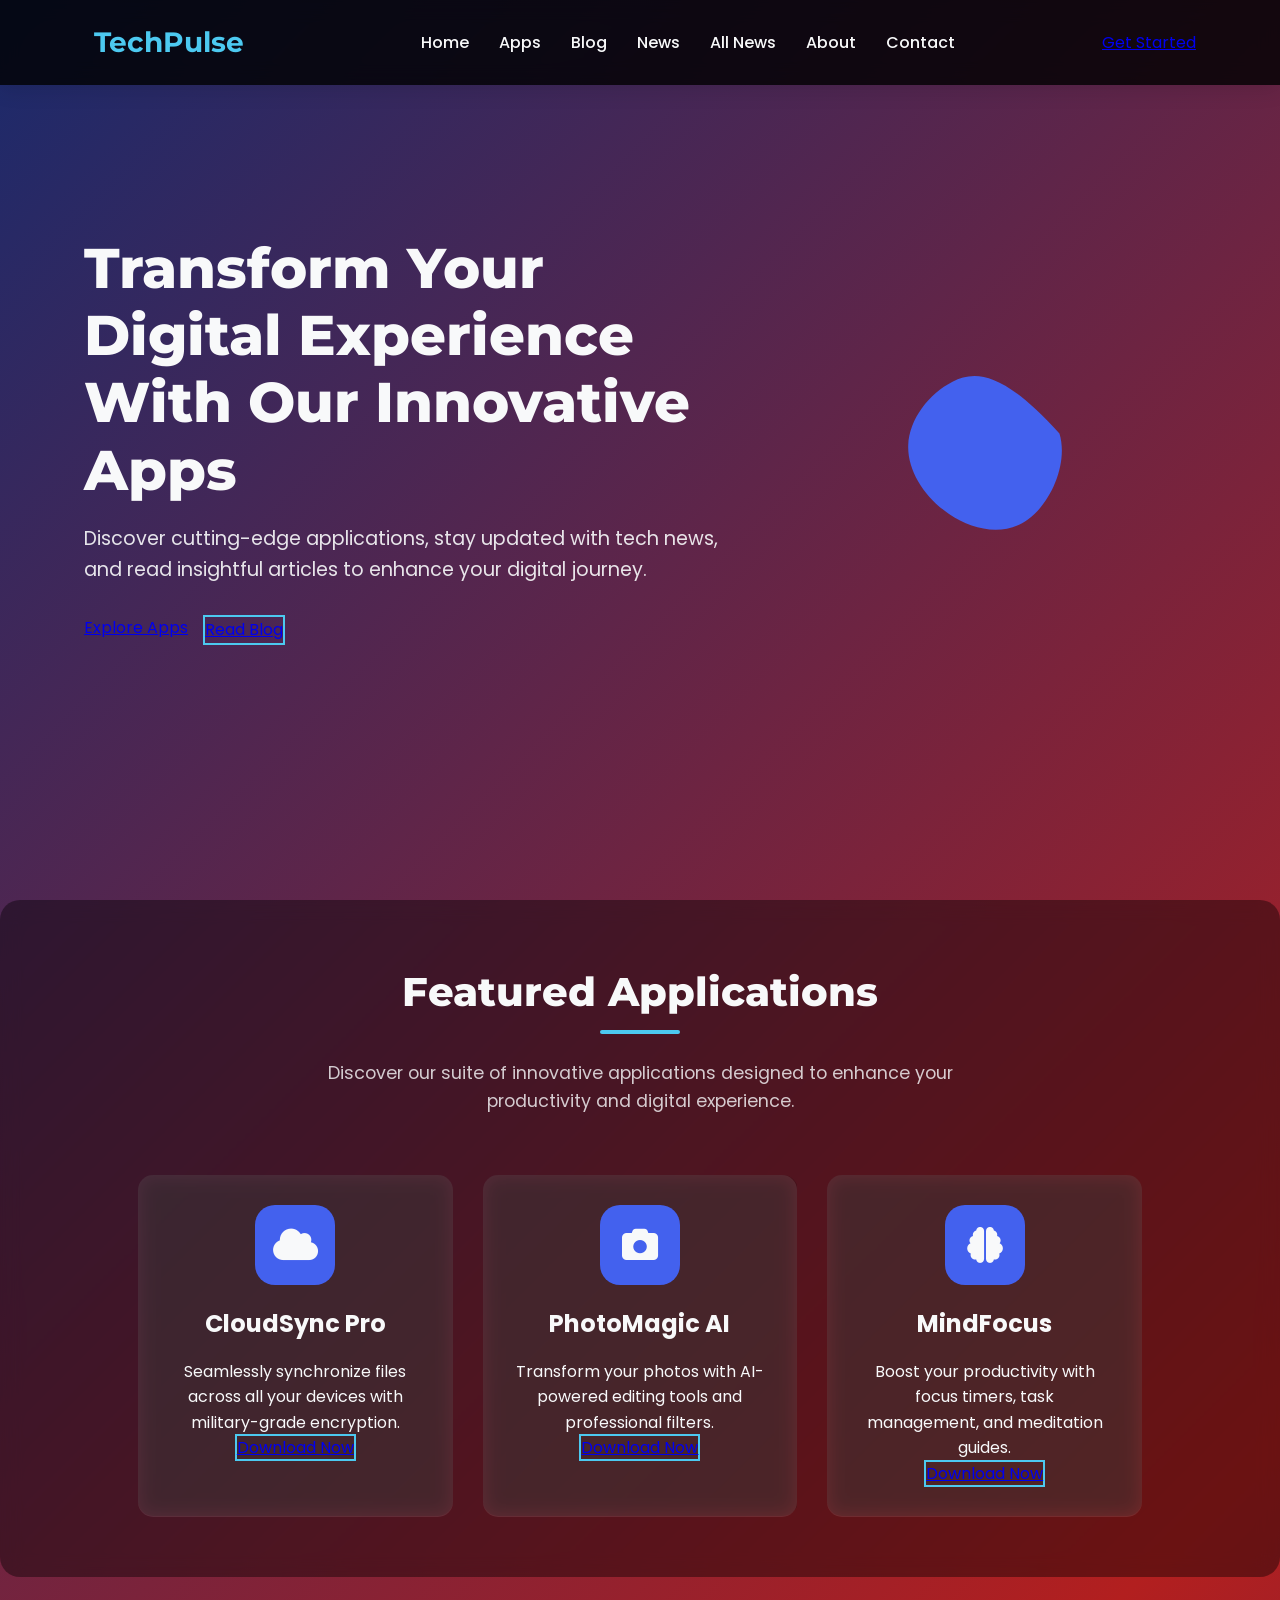
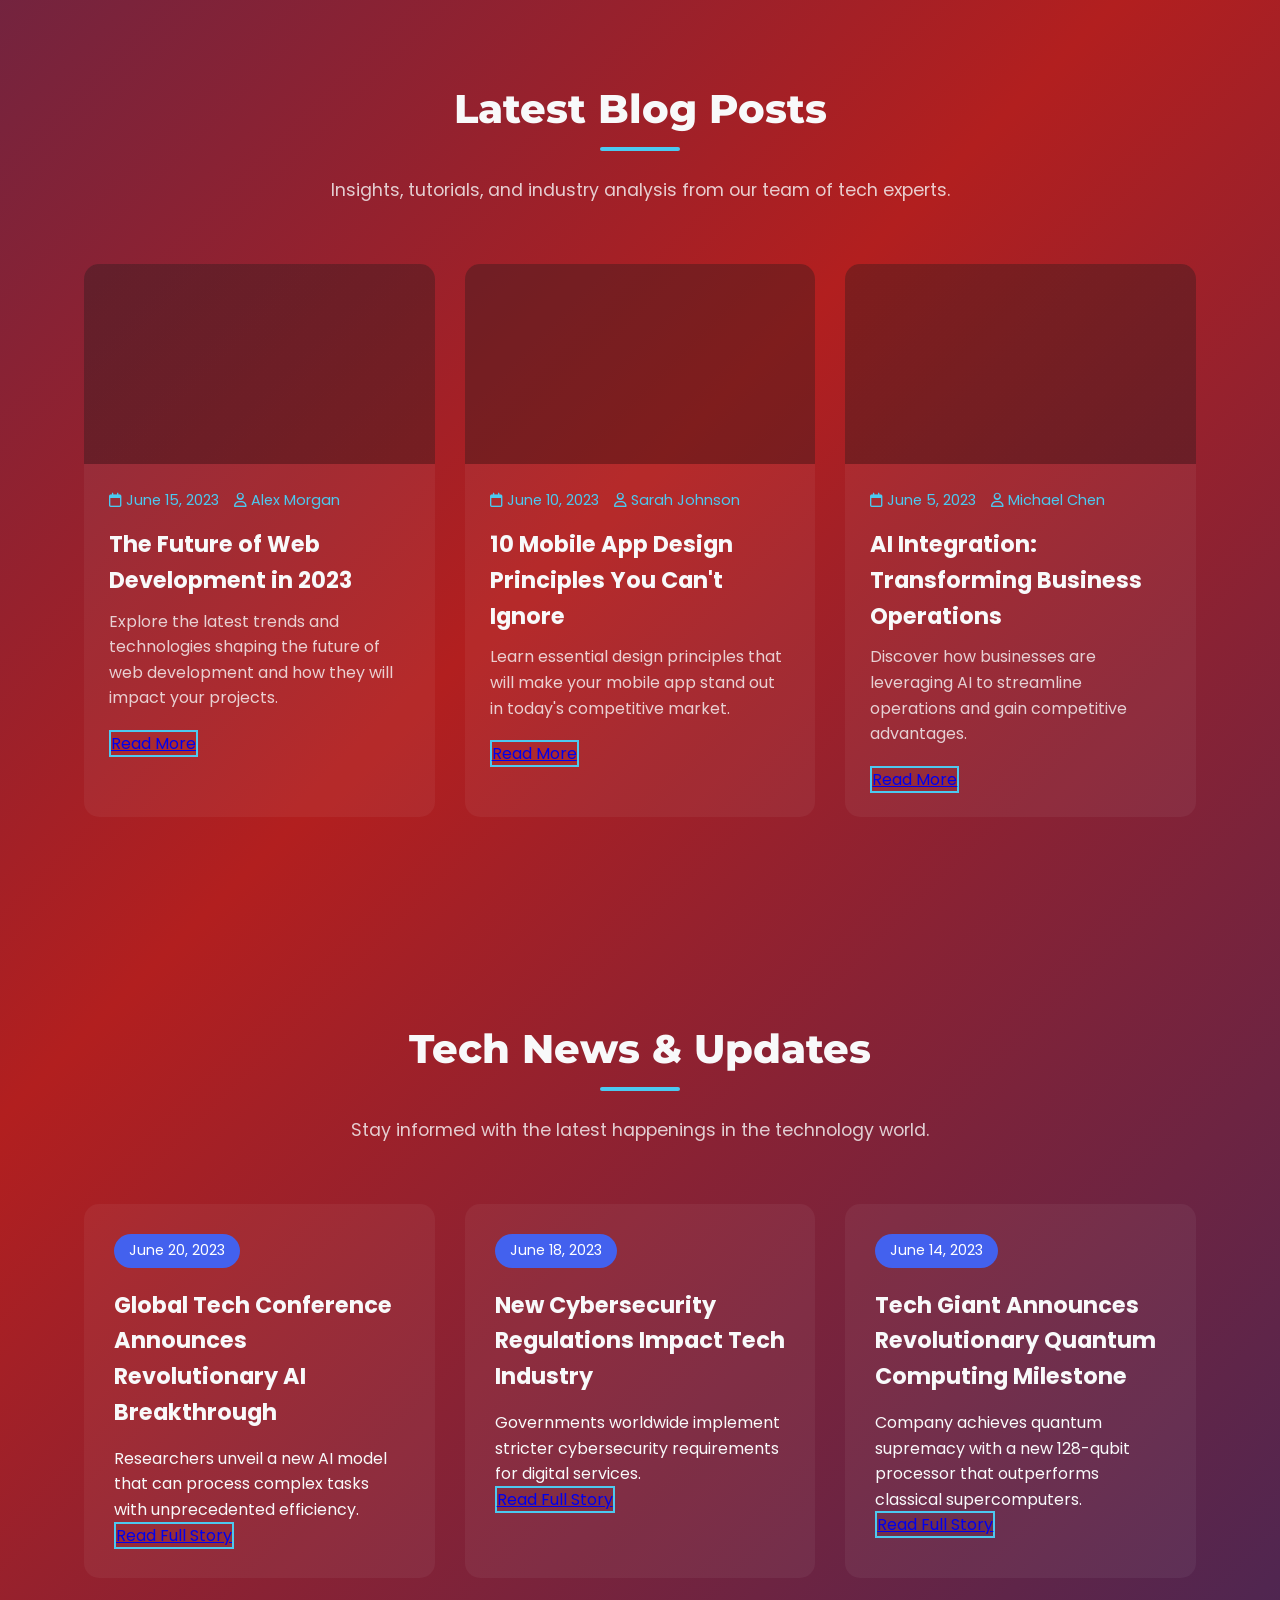
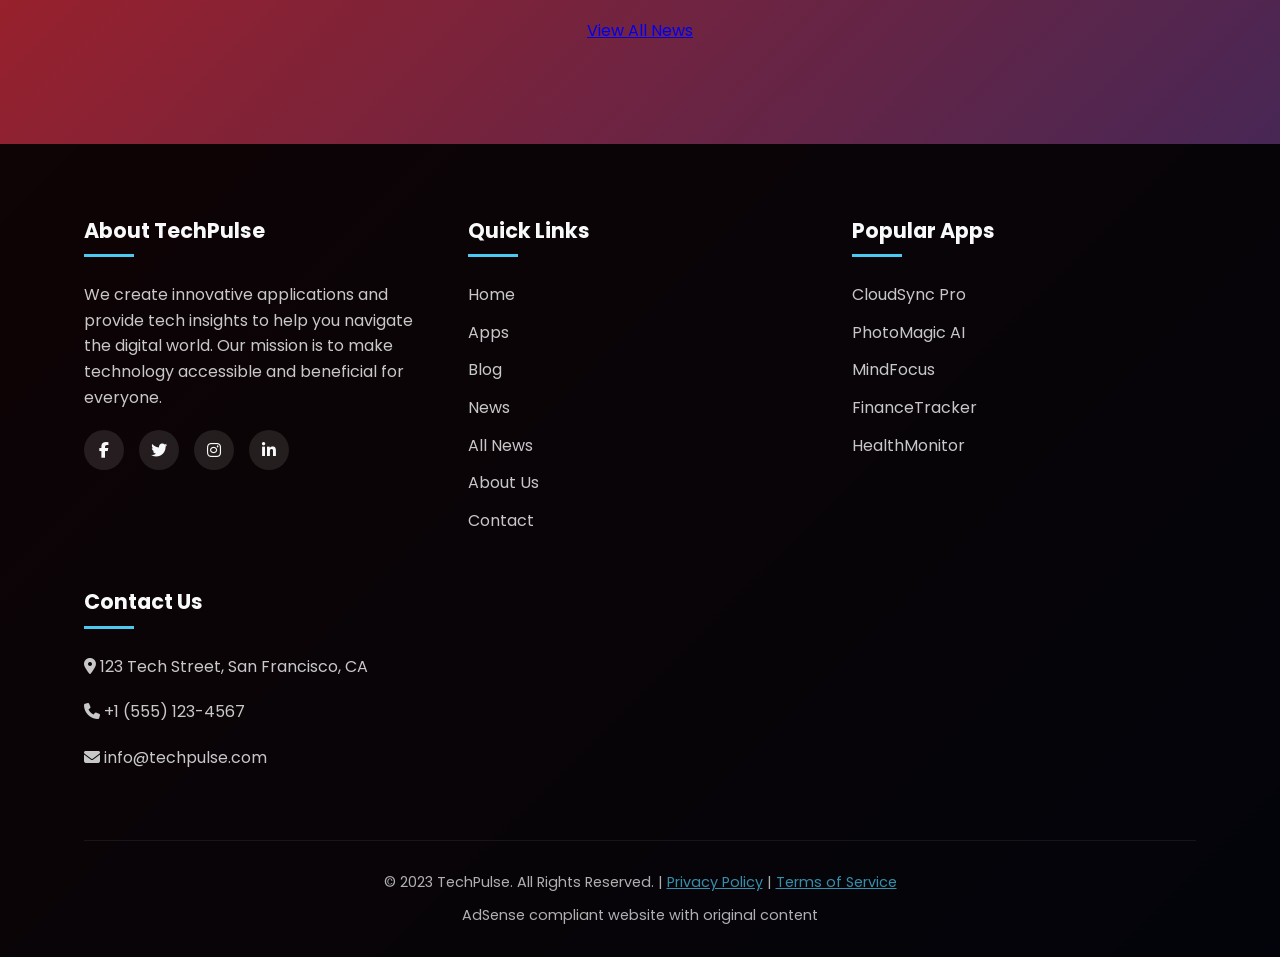
==== commit da3c9b0c: "Update index.html" ====
--- a/index.html
+++ b/index.html
@@ -110,7 +110,14 @@
         .nav-links a:hover {
             color: var(--accent);
         }
-
+<ul class="nav-links">
+    <li><a href="index.html">Home</a></li>
+    <li><a href="#apps">Apps</a></li>
+    <li><a href="blog.html">Blog</a></li> <!-- Updated -->
+    <li><a href="news.html">News</a></li> <!-- Updated -->
+    <li><a href="#about">About</a></li>
+    <li><a href="#contact">Contact</a></li>
+</ul>
         .btn {
             display: inline-block;
             background: var(--primary);
@@ -311,7 +318,9 @@
         .blog-card p {
             margin-bottom: 20px;
             opacity: 0.8;
-        }
+        }<div style="text-align: center; margin-top: 40px;">
+    <a href="blog.html" class="btn">View All Blog Posts</a>
+</div>
 
         /* News Section */
         .news {
@@ -352,7 +361,9 @@
         .news-card h3 {
             font-size: 1.4rem;
             margin-bottom: 15px;
-        }
+        }<div style="text-align: center; margin-top: 40px;">
+    <a href="news.html" class="btn">View All News</a>
+</div>
         
         /* News Article Page */
         .news-article {
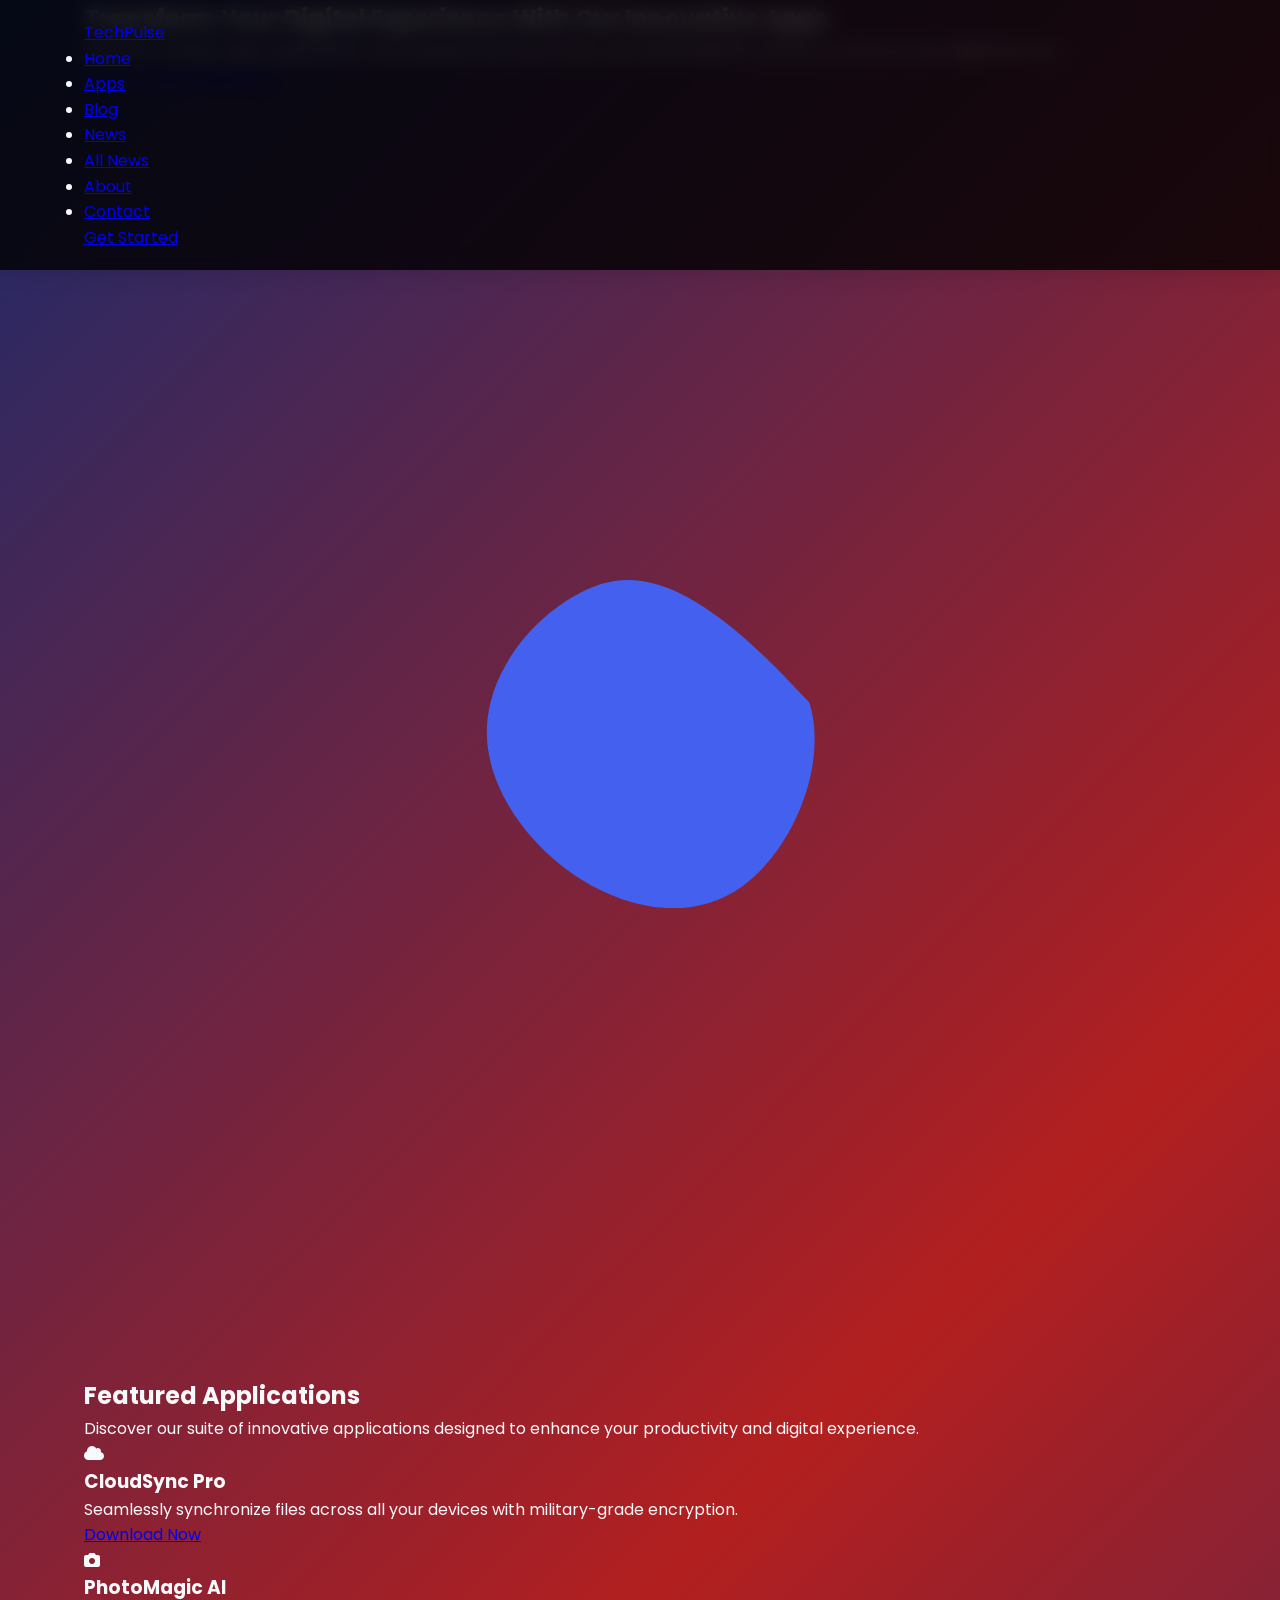
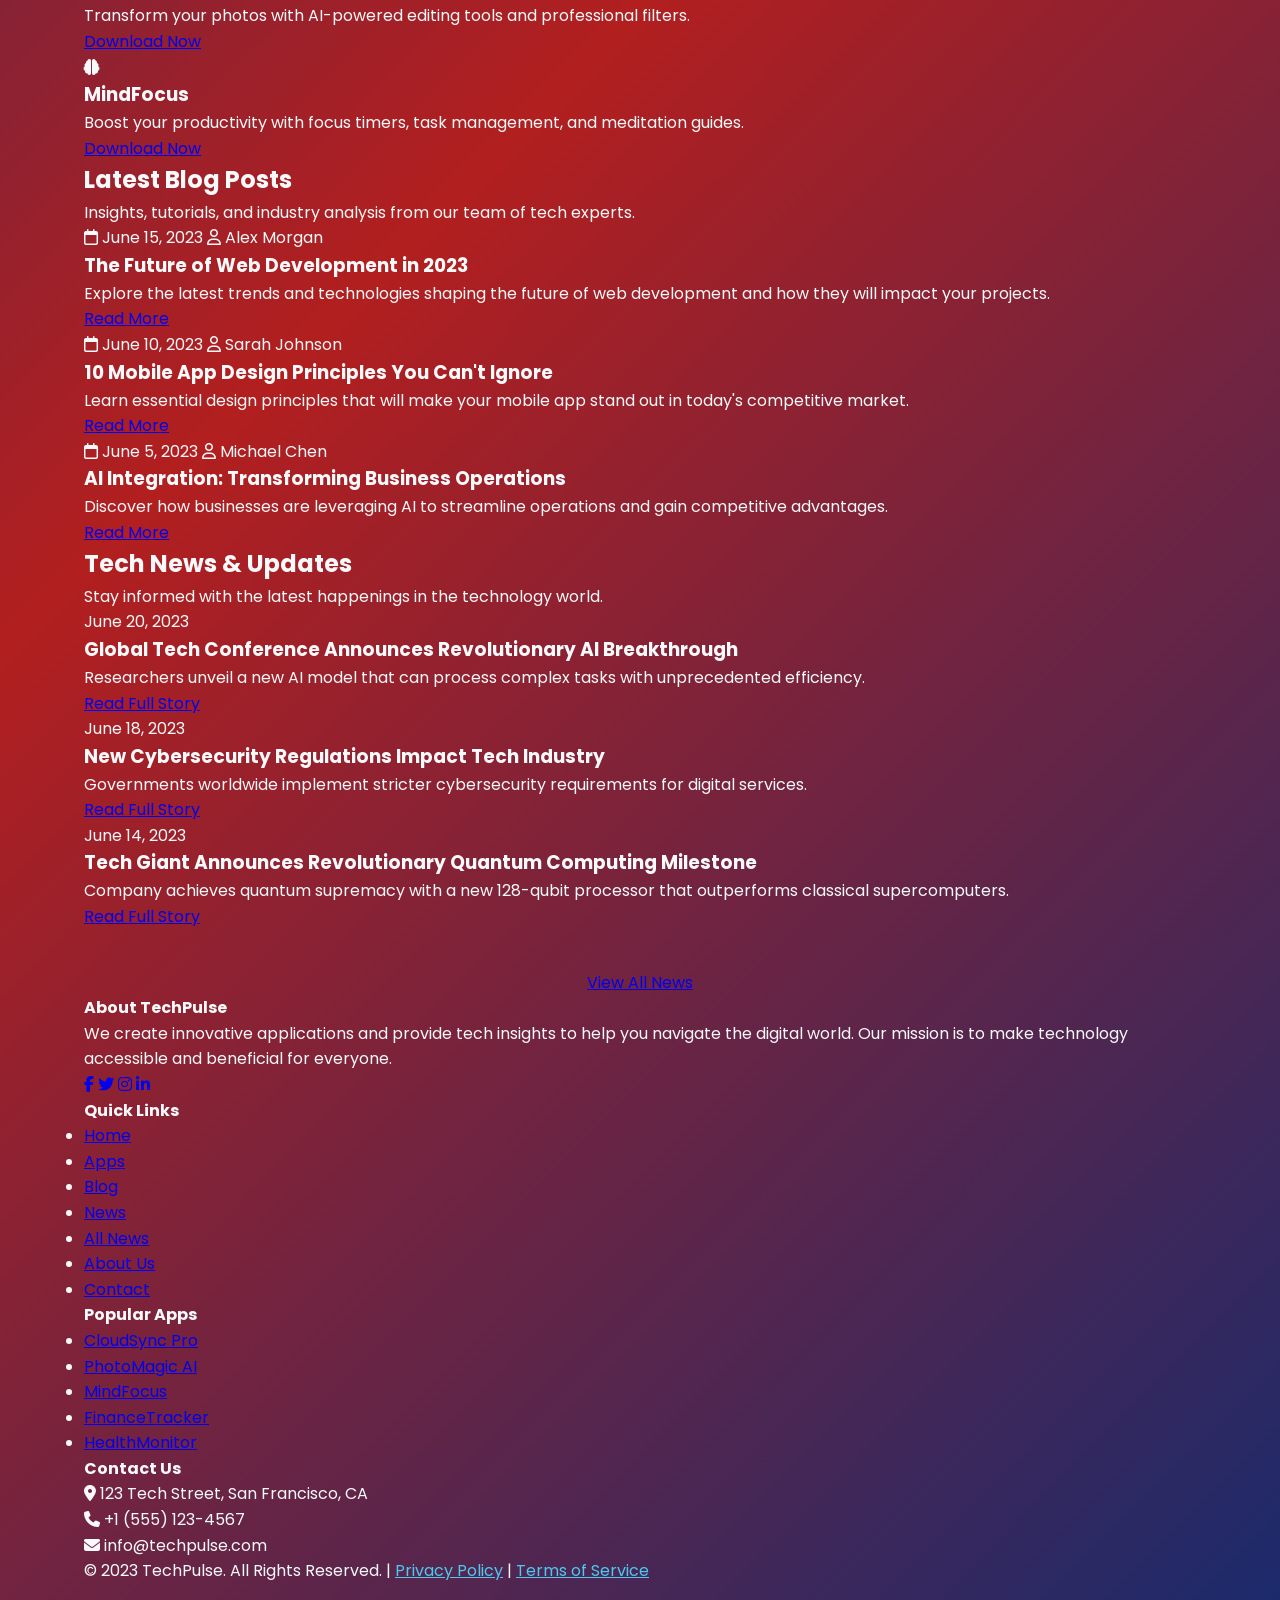
==== commit 305c886c: "Update index.html" ====
--- a/index.html
+++ b/index.html
@@ -50,9 +50,27 @@
             background: rgba(0, 0, 0, 0.8);
             backdrop-filter: blur(10px);
             box-shadow: 0 5px 20px rgba(0, 0, 0, 0.1);
-            transition: var(--transition);
-        }
-
+        
+<!-- Move this entire section ABOVE the footer -->
+<section id="news" class="news">
+    <div class="container">
+        <div class="section-header">
+            <h2>Tech News & Updates</h2>
+            <p>Stay informed with the latest happenings in the technology world.</p>
+        </div>
+        <div class="news-grid">
+            <!-- news cards here -->
+        </div>
+        <div style="text-align: center; margin-top: 40px;">
+            <a href="news.html" class="btn">View All News</a>
+        </div>
+    </div>
+</section>
+
+<!-- Footer comes AFTER the news section -->
+<footer id="contact">
+    <!-- footer content -->
+</footer>
         .navbar {
             display: flex;
             justify-content: space-between;
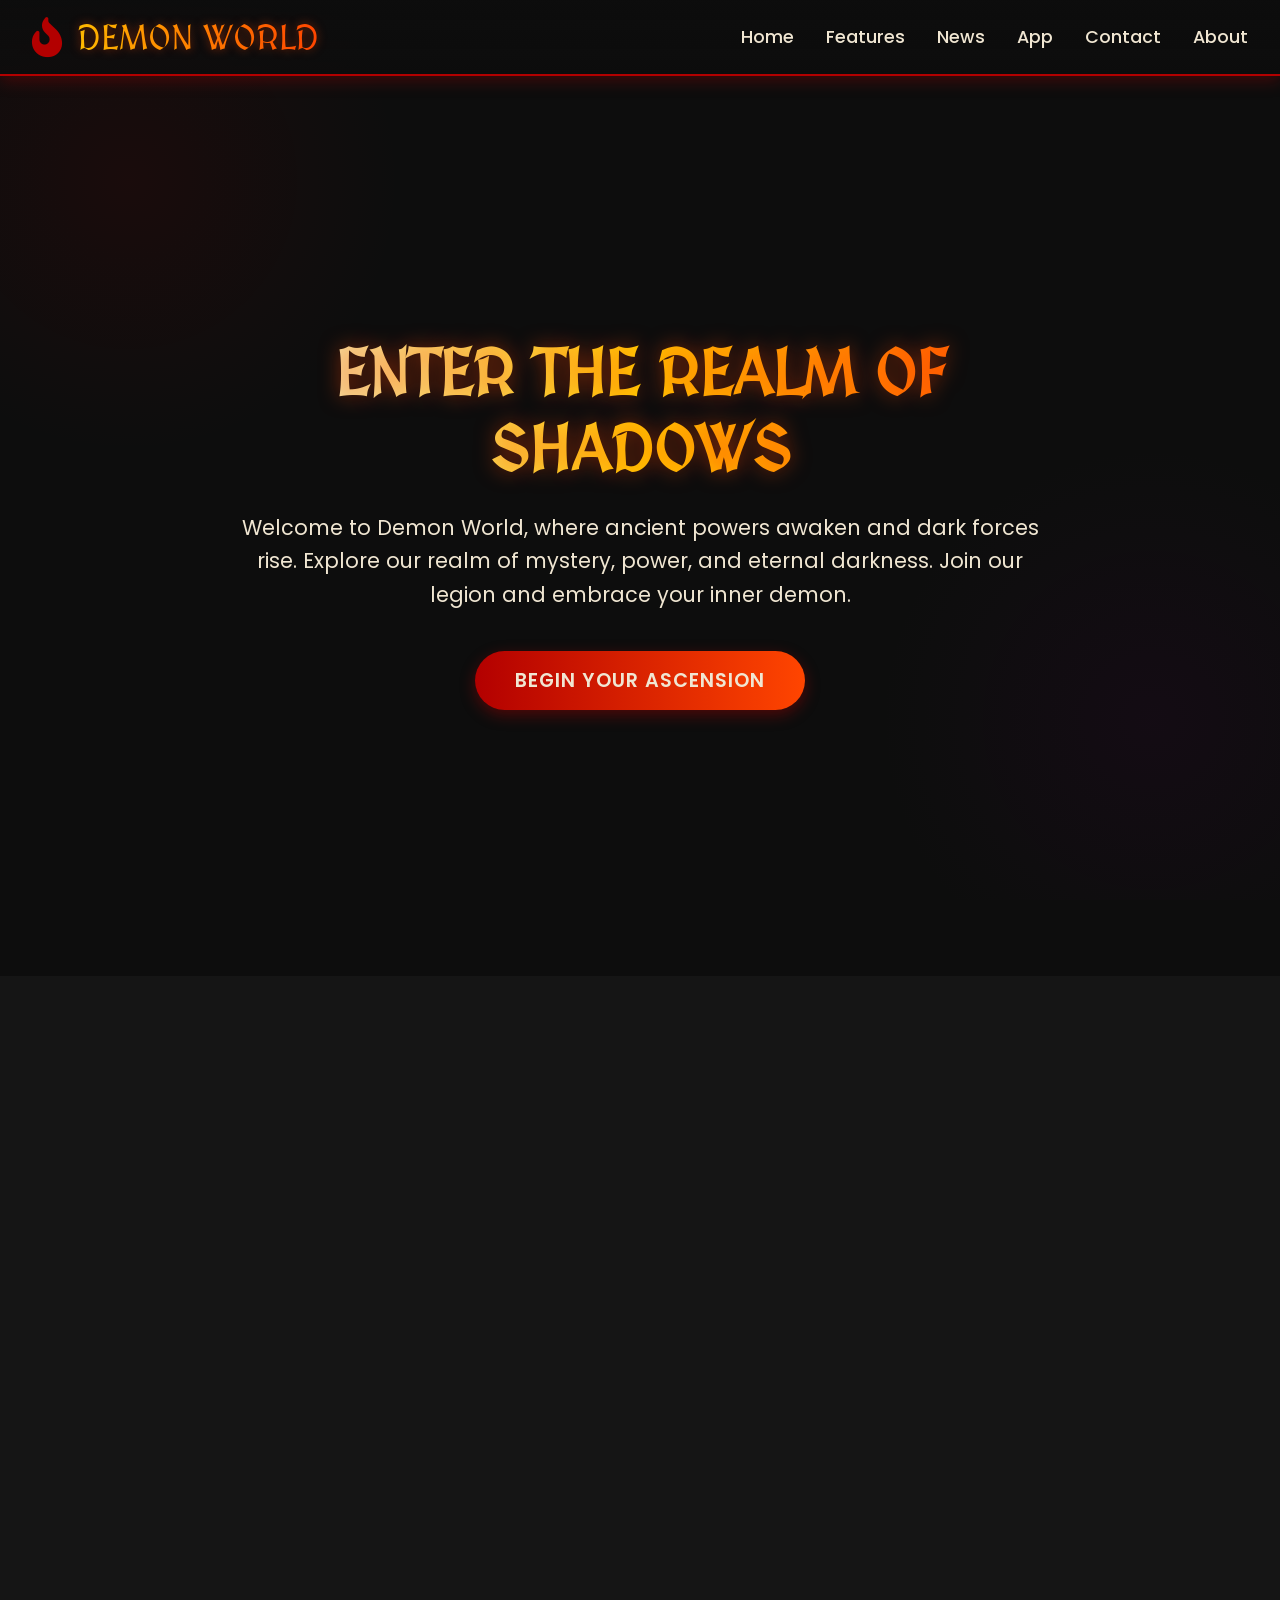
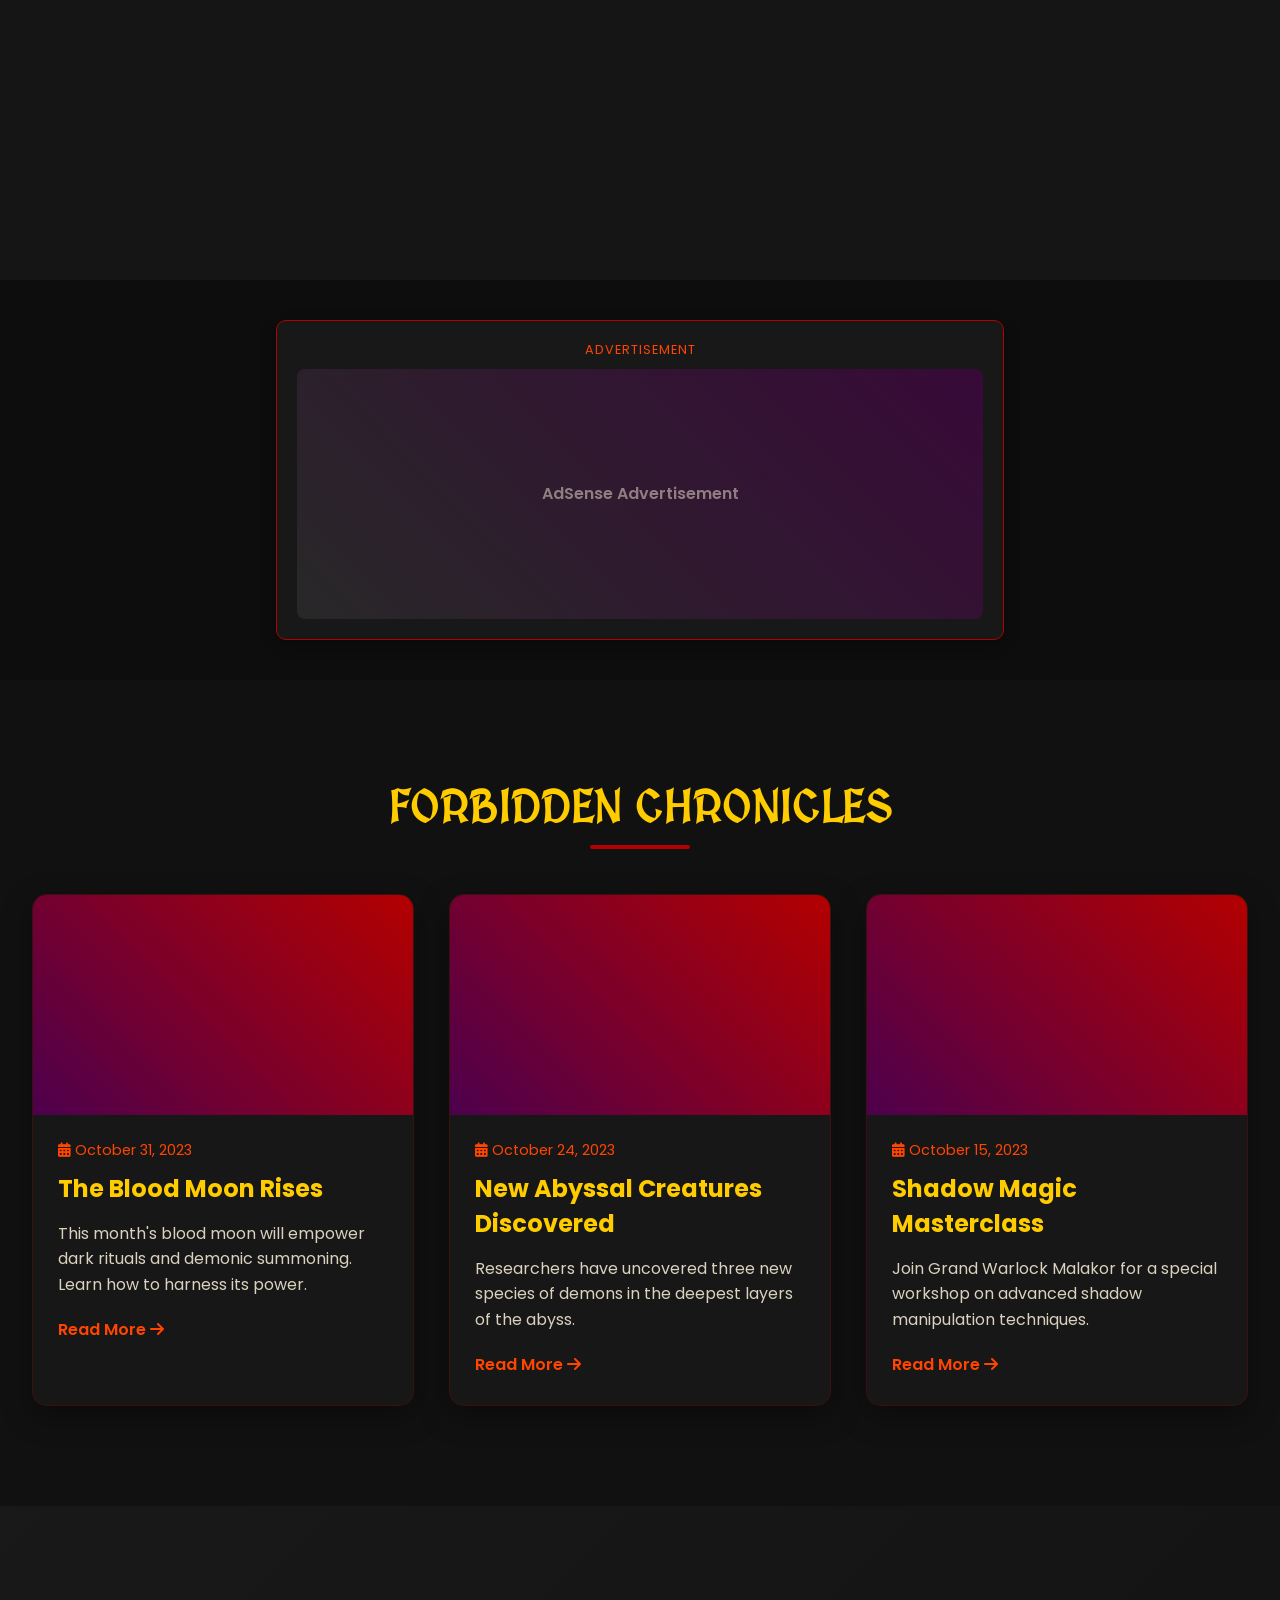
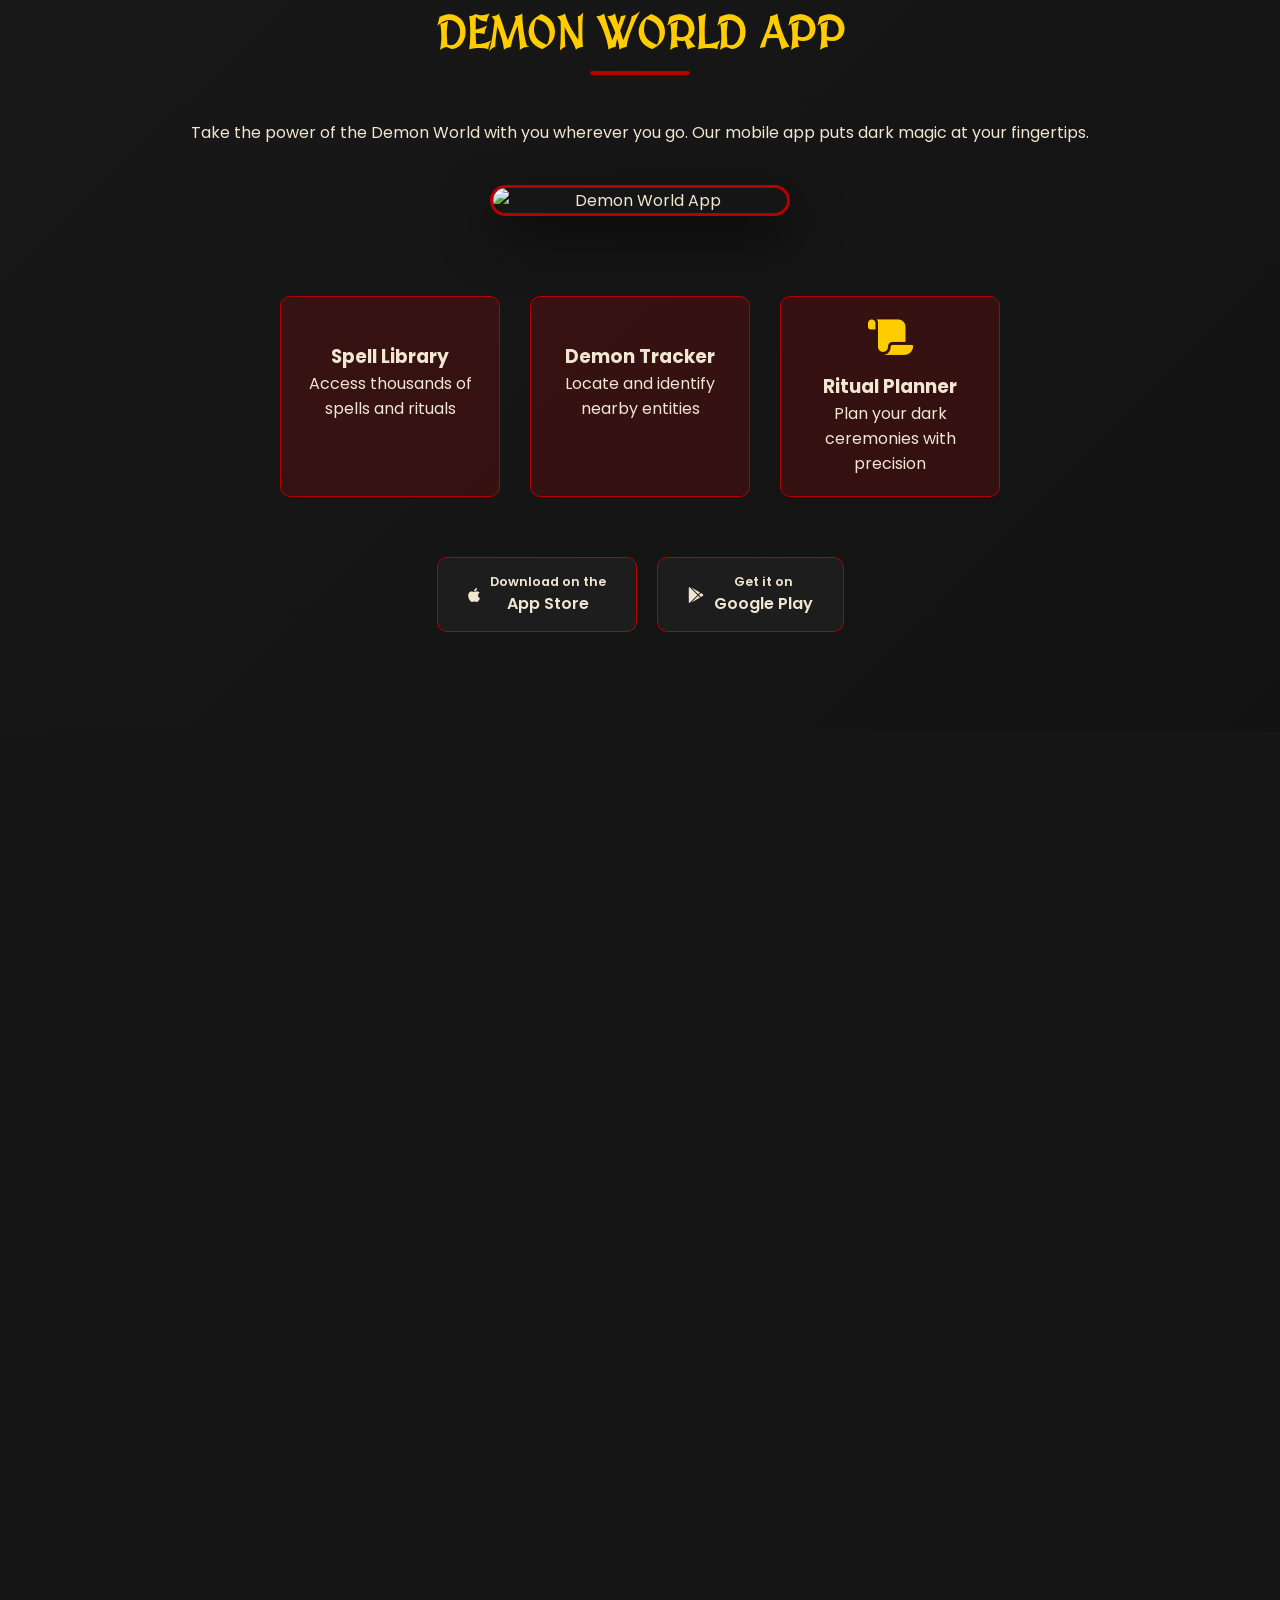
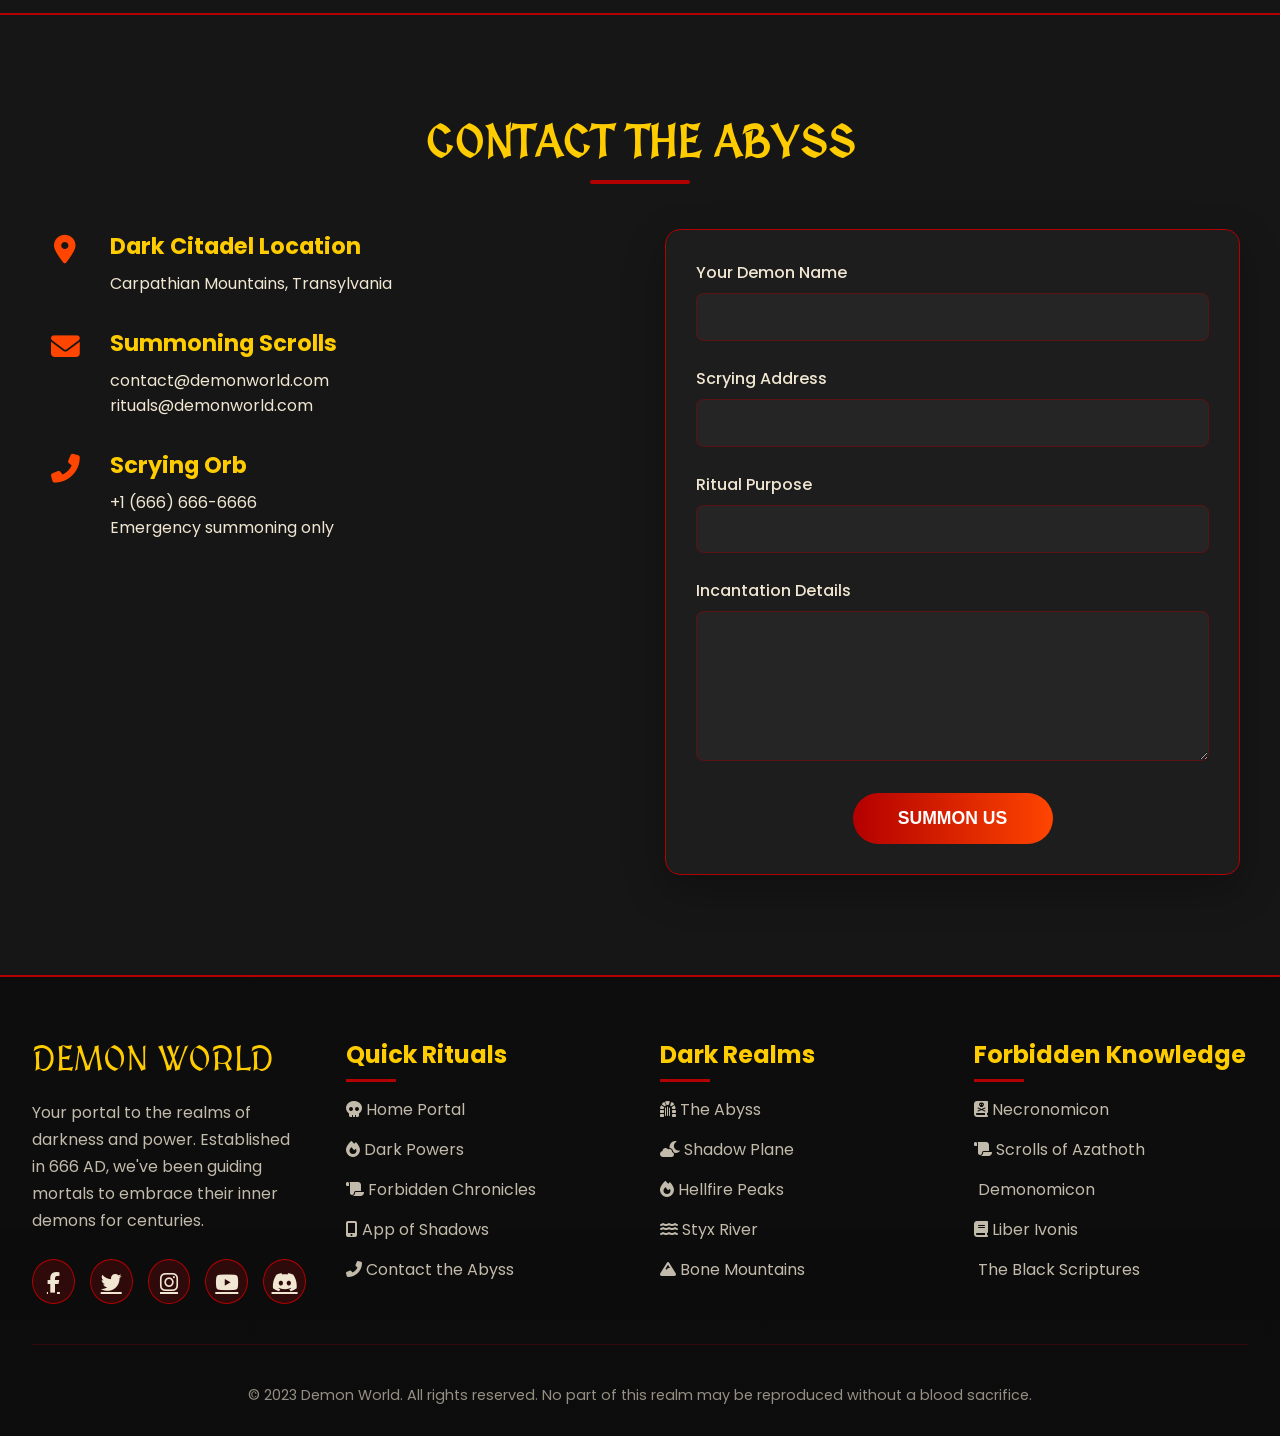
==== commit e332eac6: "Update index.html" ====
--- a/index.html
+++ b/index.html
@@ -3,1137 +3,1178 @@
 <head>
     <meta charset="UTF-8">
     <meta name="viewport" content="width=device-width, initial-scale=1.0">
-    <title>TechPulse | Modern Tech Platform</title>
+    <title>Demon World - Realm of Shadows</title>
     <link rel="stylesheet" href="https://cdnjs.cloudflare.com/ajax/libs/font-awesome/6.4.0/css/all.min.css">
-    <link href="https://fonts.googleapis.com/css2?family=Poppins:wght@300;400;500;600;700&family=Montserrat:wght@700;800&display=swap" rel="stylesheet">
+    <link href="https://fonts.googleapis.com/css2?family=MedievalSharp&family=Poppins:wght@300;400;500;600;700&display=swap" rel="stylesheet">
+    <script src="https://cdn.jsdelivr.net/npm/particles.js@2.0.0/particles.min.js"></script>
     <style>
+        :root {
+            --dark-bg: #0d0d0d;
+            --dark-red: #8b0000;
+            --blood-red: #b30000;
+            --fiery-orange: #ff4500;
+            --glowing-yellow: #ffcc00;
+            --ash-gray: #333333;
+            --bone-white: #f0e6d2;
+            --purple-shadow: #4d004d;
+        }
+        
         * {
             margin: 0;
             padding: 0;
             box-sizing: border-box;
         }
-
-        :root {
-            --primary: #4361ee;
-            --secondary: #3f37c9;
-            --accent: #4cc9f0;
-            --light: #f8f9fa;
-            --dark: #212529;
-            --gray: #6c757d;
-            --success: #2ecc71;
-            --warning: #f39c12;
-            --transition: all 0.3s ease;
-        }
-
+        
         body {
             font-family: 'Poppins', sans-serif;
-            background: linear-gradient(135deg, #1a2a6c, #b21f1f, #1a2a6c);
-            color: var(--light);
+            background: var(--dark-bg);
+            color: var(--bone-white);
+            overflow-x: hidden;
+            background-image: 
+                radial-gradient(circle at 10% 20%, rgba(139, 0, 0, 0.1) 0%, rgba(0, 0, 0, 0) 20%),
+                radial-gradient(circle at 90% 80%, rgba(77, 0, 77, 0.1) 0%, rgba(0, 0, 0, 0) 20%);
+            background-attachment: fixed;
+        }
+        
+        /* Particles container */
+        #particles-js {
+            position: fixed;
+            width: 100%;
+            height: 100%;
+            z-index: -1;
+        }
+        
+        /* Header Styles */
+        header {
+            background: linear-gradient(to bottom, rgba(13, 13, 13, 0.9), rgba(13, 13, 13, 0.7));
+            padding: 1rem 2rem;
+            position: sticky;
+            top: 0;
+            z-index: 1000;
+            border-bottom: 2px solid var(--blood-red);
+            box-shadow: 0 5px 15px rgba(179, 0, 0, 0.3);
+        }
+        
+        .header-container {
+            display: flex;
+            justify-content: space-between;
+            align-items: center;
+            max-width: 1400px;
+            margin: 0 auto;
+        }
+        
+        .logo {
+            display: flex;
+            align-items: center;
+            gap: 15px;
+        }
+        
+        .logo-text {
+            font-family: 'MedievalSharp', cursive;
+            font-size: 2.2rem;
+            background: linear-gradient(to right, var(--glowing-yellow), var(--fiery-orange));
+            -webkit-background-clip: text;
+            background-clip: text;
+            color: transparent;
+            text-shadow: 0 0 10px rgba(255, 69, 0, 0.5);
+            animation: logoGlow 2s infinite alternate;
+        }
+        
+        @keyframes logoGlow {
+            0% { text-shadow: 0 0 10px rgba(255, 69, 0, 0.5); }
+            100% { text-shadow: 0 0 20px rgba(255, 69, 0, 0.8), 0 0 30px rgba(255, 69, 0, 0.6); }
+        }
+        
+        .logo-icon {
+            color: var(--blood-red);
+            font-size: 2.5rem;
+            animation: pulse 3s infinite;
+        }
+        
+        @keyframes pulse {
+            0% { transform: scale(1); }
+            50% { transform: scale(1.1); }
+            100% { transform: scale(1); }
+        }
+        
+        nav ul {
+            display: flex;
+            gap: 2rem;
+            list-style: none;
+        }
+        
+        nav a {
+            color: var(--bone-white);
+            text-decoration: none;
+            font-weight: 500;
+            font-size: 1.1rem;
+            position: relative;
+            padding: 5px 0;
+            transition: all 0.3s ease;
+        }
+        
+        nav a:hover {
+            color: var(--glowing-yellow);
+        }
+        
+        nav a::after {
+            content: '';
+            position: absolute;
+            width: 0;
+            height: 2px;
+            bottom: 0;
+            left: 0;
+            background: var(--fiery-orange);
+            transition: width 0.3s ease;
+        }
+        
+        nav a:hover::after {
+            width: 100%;
+        }
+        
+        .mobile-menu-btn {
+            display: none;
+            background: none;
+            border: none;
+            color: var(--bone-white);
+            font-size: 1.8rem;
+            cursor: pointer;
+        }
+        
+        /* Hero Section */
+        .hero {
+            height: 100vh;
+            display: flex;
+            align-items: center;
+            justify-content: center;
+            position: relative;
+            overflow: hidden;
+            padding: 0 2rem;
+        }
+        
+        .hero-content {
+            text-align: center;
+            max-width: 800px;
+            z-index: 10;
+            animation: fadeInUp 1s ease-out;
+        }
+        
+        @keyframes fadeInUp {
+            from {
+                opacity: 0;
+                transform: translateY(50px);
+            }
+            to {
+                opacity: 1;
+                transform: translateY(0);
+            }
+        }
+        
+        .hero h1 {
+            font-family: 'MedievalSharp', cursive;
+            font-size: 4rem;
+            margin-bottom: 1.5rem;
+            background: linear-gradient(to right, var(--bone-white), var(--glowing-yellow), var(--fiery-orange));
+            -webkit-background-clip: text;
+            background-clip: text;
+            color: transparent;
+            text-shadow: 0 0 20px rgba(255, 69, 0, 0.5);
+            animation: textGlow 3s infinite alternate;
+        }
+        
+        @keyframes textGlow {
+            0% { text-shadow: 0 0 10px rgba(255, 69, 0, 0.5); }
+            100% { text-shadow: 0 0 25px rgba(255, 69, 0, 0.8), 0 0 40px rgba(255, 69, 0, 0.6); }
+        }
+        
+        .hero p {
+            font-size: 1.3rem;
+            margin-bottom: 2.5rem;
             line-height: 1.6;
-            overflow-x: hidden;
-        }
-
+        }
+        
+        .cta-button {
+            display: inline-block;
+            background: linear-gradient(to right, var(--blood-red), var(--fiery-orange));
+            color: var(--bone-white);
+            padding: 15px 40px;
+            border-radius: 30px;
+            text-decoration: none;
+            font-weight: 600;
+            font-size: 1.2rem;
+            text-transform: uppercase;
+            letter-spacing: 1px;
+            box-shadow: 0 5px 15px rgba(179, 0, 0, 0.4);
+            transition: all 0.3s ease;
+            position: relative;
+            overflow: hidden;
+        }
+        
+        .cta-button:hover {
+            transform: translateY(-5px);
+            box-shadow: 0 10px 20px rgba(179, 0, 0, 0.6);
+        }
+        
+        .cta-button::after {
+            content: '';
+            position: absolute;
+            top: -50%;
+            left: -60%;
+            width: 20px;
+            height: 200%;
+            background: rgba(255, 255, 255, 0.3);
+            transform: rotate(25deg);
+            transition: all 0.6s;
+        }
+        
+        .cta-button:hover::after {
+            left: 120%;
+        }
+        
+        /* Section Styling */
+        section {
+            padding: 100px 2rem;
+            position: relative;
+        }
+        
+        .section-title {
+            text-align: center;
+            font-family: 'MedievalSharp', cursive;
+            font-size: 2.8rem;
+            margin-bottom: 60px;
+            color: var(--glowing-yellow);
+            position: relative;
+        }
+        
+        .section-title::after {
+            content: '';
+            position: absolute;
+            bottom: -15px;
+            left: 50%;
+            transform: translateX(-50%);
+            width: 100px;
+            height: 4px;
+            background: var(--blood-red);
+            border-radius: 2px;
+        }
+        
         .container {
-            width: 90%;
+            max-width: 1400px;
+            margin: 0 auto;
+        }
+        
+        /* Features Section */
+        .features {
+            background: rgba(26, 26, 26, 0.7);
+            backdrop-filter: blur(10px);
+            border-top: 2px solid var(--blood-red);
+            border-bottom: 2px solid var(--blood-red);
+        }
+        
+        .features-grid {
+            display: grid;
+            grid-template-columns: repeat(auto-fit, minmax(300px, 1fr));
+            gap: 40px;
+        }
+        
+        .feature-card {
+            background: rgba(30, 30, 30, 0.8);
+            border-radius: 15px;
+            padding: 30px;
+            text-align: center;
+            transition: all 0.4s ease;
+            border: 1px solid rgba(139, 0, 0, 0.3);
+            box-shadow: 0 10px 30px rgba(0, 0, 0, 0.3);
+            position: relative;
+            overflow: hidden;
+        }
+        
+        .feature-card:hover {
+            transform: translateY(-10px);
+            box-shadow: 0 15px 40px rgba(179, 0, 0, 0.4);
+            border: 1px solid var(--blood-red);
+        }
+        
+        .feature-icon {
+            font-size: 3.5rem;
+            color: var(--fiery-orange);
+            margin-bottom: 20px;
+            transition: all 0.3s ease;
+        }
+        
+        .feature-card:hover .feature-icon {
+            transform: scale(1.2);
+            color: var(--glowing-yellow);
+        }
+        
+        .feature-card h3 {
+            font-size: 1.8rem;
+            margin-bottom: 15px;
+            color: var(--glowing-yellow);
+        }
+        
+        .feature-card p {
+            line-height: 1.6;
+            color: rgba(240, 230, 210, 0.9);
+        }
+        
+        /* News/Blog Section */
+        .news {
+            background: rgba(19, 19, 19, 0.8);
+        }
+        
+        .news-grid {
+            display: grid;
+            grid-template-columns: repeat(auto-fit, minmax(350px, 1fr));
+            gap: 35px;
+        }
+        
+        .news-card {
+            background: rgba(25, 25, 25, 0.9);
+            border-radius: 15px;
+            overflow: hidden;
+            box-shadow: 0 10px 30px rgba(0, 0, 0, 0.4);
+            transition: all 0.4s ease;
+            border: 1px solid rgba(139, 0, 0, 0.3);
+        }
+        
+        .news-card:hover {
+            transform: translateY(-10px);
+            box-shadow: 0 15px 40px rgba(179, 0, 0, 0.4);
+            border: 1px solid var(--blood-red);
+        }
+        
+        .news-img {
+            height: 220px;
+            background: linear-gradient(45deg, var(--purple-shadow), var(--blood-red));
+            position: relative;
+            overflow: hidden;
+        }
+        
+        .news-content {
+            padding: 25px;
+        }
+        
+        .news-date {
+            color: var(--fiery-orange);
+            font-size: 0.9rem;
+            margin-bottom: 10px;
+            display: block;
+        }
+        
+        .news-card h3 {
+            font-size: 1.5rem;
+            margin-bottom: 15px;
+            color: var(--glowing-yellow);
+        }
+        
+        .news-card p {
+            line-height: 1.6;
+            margin-bottom: 20px;
+            color: rgba(240, 230, 210, 0.9);
+        }
+        
+        .read-more {
+            display: inline-block;
+            color: var(--fiery-orange);
+            text-decoration: none;
+            font-weight: 600;
+            position: relative;
+            padding-bottom: 3px;
+        }
+        
+        .read-more::after {
+            content: '';
+            position: absolute;
+            width: 0;
+            height: 2px;
+            bottom: 0;
+            left: 0;
+            background: var(--fiery-orange);
+            transition: width 0.3s ease;
+        }
+        
+        .read-more:hover::after {
+            width: 100%;
+        }
+        
+        /* App Promotion */
+        .app-promo {
+            background: linear-gradient(135deg, rgba(26, 26, 26, 0.9), rgba(19, 19, 19, 0.9));
+            text-align: center;
+            padding: 100px 2rem;
+        }
+        
+        .app-container {
+            max-width: 1000px;
+            margin: 0 auto;
+            display: flex;
+            flex-direction: column;
+            align-items: center;
+        }
+        
+        .app-screenshot {
+            width: 300px;
+            height: auto;
+            border-radius: 20px;
+            box-shadow: 0 20px 50px rgba(0, 0, 0, 0.6);
+            margin: 40px 0;
+            border: 3px solid var(--blood-red);
+            animation: float 4s ease-in-out infinite;
+        }
+        
+        @keyframes float {
+            0% { transform: translateY(0px); }
+            50% { transform: translateY(-20px); }
+            100% { transform: translateY(0px); }
+        }
+        
+        .app-features {
+            display: flex;
+            justify-content: center;
+            flex-wrap: wrap;
+            gap: 30px;
+            margin: 40px 0;
+        }
+        
+        .app-feature {
+            background: rgba(179, 0, 0, 0.2);
+            padding: 20px;
+            border-radius: 10px;
+            width: 220px;
+            border: 1px solid var(--blood-red);
+        }
+        
+        .app-feature i {
+            font-size: 2.5rem;
+            color: var(--glowing-yellow);
+            margin-bottom: 15px;
+        }
+        
+        .download-buttons {
+            display: flex;
+            gap: 20px;
+            margin-top: 20px;
+            flex-wrap: wrap;
+            justify-content: center;
+        }
+        
+        .download-btn {
+            display: flex;
+            align-items: center;
+            gap: 10px;
+            background: rgba(30, 30, 30, 0.9);
+            padding: 15px 30px;
+            border-radius: 10px;
+            text-decoration: none;
+            color: var(--bone-white);
+            font-weight: 600;
+            transition: all 0.3s ease;
+            border: 1px solid var(--blood-red);
+        }
+        
+        .download-btn:hover {
+            background: var(--blood-red);
+            transform: translateY(-5px);
+        }
+        
+        /* Contact Section */
+        .contact {
+            background: rgba(26, 26, 26, 0.8);
+            border-top: 2px solid var(--blood-red);
+        }
+        
+        .contact-container {
+            display: grid;
+            grid-template-columns: repeat(auto-fit, minmax(300px, 1fr));
+            gap: 50px;
             max-width: 1200px;
             margin: 0 auto;
-            padding: 0 20px;
-        }
-
-        /* Header & Navigation */
-        header {
-            padding: 20px 0;
-            position: fixed;
+        }
+        
+        .contact-info {
+            display: flex;
+            flex-direction: column;
+            gap: 30px;
+        }
+        
+        .contact-item {
+            display: flex;
+            gap: 20px;
+            align-items: flex-start;
+        }
+        
+        .contact-icon {
+            font-size: 1.8rem;
+            color: var(--fiery-orange);
+            min-width: 50px;
+            text-align: center;
+        }
+        
+        .contact-text h3 {
+            font-size: 1.4rem;
+            margin-bottom: 8px;
+            color: var(--glowing-yellow);
+        }
+        
+        .contact-form {
+            background: rgba(30, 30, 30, 0.9);
+            padding: 30px;
+            border-radius: 15px;
+            border: 1px solid var(--blood-red);
+            box-shadow: 0 15px 40px rgba(0, 0, 0, 0.3);
+        }
+        
+        .form-group {
+            margin-bottom: 25px;
+        }
+        
+        .form-group label {
+            display: block;
+            margin-bottom: 8px;
+            font-weight: 500;
+        }
+        
+        .form-control {
             width: 100%;
-            top: 0;
-            z-index: 1000;
-            background: rgba(0, 0, 0, 0.8);
-            backdrop-filter: blur(10px);
-            box-shadow: 0 5px 20px rgba(0, 0, 0, 0.1);
-        
-<!-- Move this entire section ABOVE the footer -->
-<section id="news" class="news">
-    <div class="container">
-        <div class="section-header">
-            <h2>Tech News & Updates</h2>
-            <p>Stay informed with the latest happenings in the technology world.</p>
-        </div>
-        <div class="news-grid">
-            <!-- news cards here -->
-        </div>
-        <div style="text-align: center; margin-top: 40px;">
-            <a href="news.html" class="btn">View All News</a>
-        </div>
-    </div>
-</section>
-
-<!-- Footer comes AFTER the news section -->
-<footer id="contact">
-    <!-- footer content -->
-</footer>
-        .navbar {
-            display: flex;
-            justify-content: space-between;
+            padding: 14px;
+            background: rgba(40, 40, 40, 0.8);
+            border: 1px solid rgba(139, 0, 0, 0.5);
+            border-radius: 8px;
+            color: var(--bone-white);
+            font-size: 1rem;
+            transition: all 0.3s ease;
+        }
+        
+        .form-control:focus {
+            outline: none;
+            border-color: var(--fiery-orange);
+            box-shadow: 0 0 10px rgba(255, 69, 0, 0.3);
+        }
+        
+        textarea.form-control {
+            min-height: 150px;
+            resize: vertical;
+        }
+        
+        .submit-btn {
+            background: linear-gradient(to right, var(--blood-red), var(--fiery-orange));
+            color: white;
+            border: none;
+            padding: 15px 40px;
+            border-radius: 30px;
+            font-weight: 600;
+            font-size: 1.1rem;
+            cursor: pointer;
+            transition: all 0.3s ease;
+            display: block;
+            width: 100%;
+            max-width: 200px;
+            margin: 0 auto;
+        }
+        
+        .submit-btn:hover {
+            transform: translateY(-3px);
+            box-shadow: 0 7px 15px rgba(179, 0, 0, 0.5);
+        }
+        
+        /* Footer */
+        footer {
+            background: linear-gradient(to top, rgba(13, 13, 13, 0.95), rgba(13, 13, 13, 0.9));
+            padding: 60px 2rem 30px;
+            border-top: 2px solid var(--blood-red);
+            position: relative;
+        }
+        
+        .footer-container {
+            max-width: 1400px;
+            margin: 0 auto;
+            display: grid;
+            grid-template-columns: repeat(auto-fit, minmax(250px, 1fr));
+            gap: 40px;
+        }
+        
+        .footer-logo {
+            font-family: 'MedievalSharp', cursive;
+            font-size: 2.2rem;
+            color: var(--glowing-yellow);
+            margin-bottom: 20px;
+            display: inline-block;
+        }
+        
+        .footer-about p {
+            line-height: 1.7;
+            color: rgba(240, 230, 210, 0.8);
+            margin-bottom: 25px;
+        }
+        
+        .social-links {
+            display: flex;
+            gap: 15px;
+        }
+        
+        .social-icon {
+            display: flex;
             align-items: center;
-        }
-
-        .logo {
-            font-size: 28px;
-            font-weight: 700;
-            color: var(--accent);
-            text-decoration: none;
-            font-family: 'Montserrat', sans-serif;
-            display: flex;
-            align-items: center;
-        }
-
-        .logo i {
-            margin-right: 10px;
-            color: var(--primary);
-        }
-
-        .nav-links {
-            display: flex;
-            list-style: none;
-        }
-
-        .nav-links li {
-            margin-left: 30px;
-        }
-
-        .nav-links a {
-            color: var(--light);
-            text-decoration: none;
-            font-weight: 500;
-            font-size: 16px;
-            transition: var(--transition);
+            justify-content: center;
+            width: 45px;
+            height: 45px;
+            background: rgba(179, 0, 0, 0.2);
+            border-radius: 50%;
+            color: var(--bone-white);
+            font-size: 1.3rem;
+            transition: all 0.3s ease;
+            border: 1px solid var(--blood-red);
+        }
+        
+        .social-icon:hover {
+            background: var(--blood-red);
+            transform: translateY(-5px);
+        }
+        
+        .footer-links h3 {
+            font-size: 1.5rem;
+            color: var(--glowing-yellow);
+            margin-bottom: 25px;
             position: relative;
         }
-
-        .nav-links a:after {
-            content: '';
-            position: absolute;
-            bottom: -5px;
-            left: 0;
-            width: 0;
-            height: 2px;
-            background: var(--accent);
-            transition: var(--transition);
-        }
-
-        .nav-links a:hover:after {
-            width: 100%;
-        }
-
-        .nav-links a:hover {
-            color: var(--accent);
-        }
-<ul class="nav-links">
-    <li><a href="index.html">Home</a></li>
-    <li><a href="#apps">Apps</a></li>
-    <li><a href="blog.html">Blog</a></li> <!-- Updated -->
-    <li><a href="news.html">News</a></li> <!-- Updated -->
-    <li><a href="#about">About</a></li>
-    <li><a href="#contact">Contact</a></li>
-</ul>
-        .btn {
-            display: inline-block;
-            background: var(--primary);
-            color: white;
-            padding: 12px 28px;
-            border-radius: 50px;
-            text-decoration: none;
-            font-weight: 600;
-            transition: var(--transition);
-            border: 2px solid var(--primary);
-        }
-
-        .btn:hover {
-            background: transparent;
-            transform: translateY(-3px);
-            box-shadow: 0 10px 20px rgba(0, 0, 0, 0.2);
-        }
-
-        .btn-outline {
-            background: transparent;
-            border: 2px solid var(--accent);
-        }
-
-        .btn-outline:hover {
-            background: var(--accent);
-        }
-
-        /* Hero Section */
-        .hero {
-            min-height: 100vh;
-            display: flex;
-            align-items: center;
-            padding-top: 80px;
-            position: relative;
-            overflow: hidden;
-        }
-
-        .hero-content {
-            max-width: 650px;
-            z-index: 2;
-        }
-
-        .hero h1 {
-            font-size: 3.5rem;
-            font-weight: 800;
-            margin-bottom: 20px;
-            line-height: 1.2;
-            font-family: 'Montserrat', sans-serif;
-        }
-
-        .hero p {
-            font-size: 1.2rem;
-            margin-bottom: 30px;
-            opacity: 0.9;
-        }
-
-        .hero-btns {
-            display: flex;
-            gap: 15px;
-        }
-
-        .hero-image {
-            position: absolute;
-            right: 0;
-            top: 50%;
-            transform: translateY(-50%);
-            width: 50%;
-            max-width: 600px;
-            animation: float 6s ease-in-out infinite;
-        }
-
-        /* Sections */
-        section {
-            padding: 100px 0;
-        }
-
-        .section-header {
-            text-align: center;
-            margin-bottom: 60px;
-        }
-
-        .section-header h2 {
-            font-size: 2.5rem;
-            font-weight: 800;
-            margin-bottom: 15px;
-            font-family: 'Montserrat', sans-serif;
-            position: relative;
-            display: inline-block;
-        }
-
-        .section-header h2:after {
+        
+        .footer-links h3::after {
             content: '';
             position: absolute;
             bottom: -10px;
-            left: 50%;
-            transform: translateX(-50%);
-            width: 80px;
-            height: 4px;
-            background: var(--accent);
-            border-radius: 2px;
-        }
-
-        .section-header p {
-            max-width: 700px;
-            margin: 20px auto 0;
-            font-size: 1.1rem;
-            opacity: 0.8;
-        }
-
-        /* App Promotion */
-        .apps {
-            background: rgba(0, 0, 0, 0.4);
-            border-radius: 20px;
-            padding: 60px;
-            backdrop-filter: blur(10px);
-        }
-
-        .app-grid {
-            display: grid;
-            grid-template-columns: repeat(auto-fit, minmax(300px, 1fr));
-            gap: 30px;
-        }
-
-        .app-card {
-            background: rgba(255, 255, 255, 0.1);
-            border-radius: 15px;
-            padding: 30px;
-            transition: var(--transition);
-            text-align: center;
-            backdrop-filter: blur(10px);
-        }
-
-        .app-card:hover {
-            transform: translateY(-10px);
-            background: rgba(255, 255, 255, 0.15);
-        }
-
-        .app-icon {
-            width: 80px;
-            height: 80px;
-            background: var(--primary);
-            border-radius: 20px;
-            display: flex;
-            align-items: center;
-            justify-content: center;
-            margin: 0 auto 20px;
-            font-size: 36px;
-        }
-
-        .app-card h3 {
-            font-size: 1.5rem;
-            margin-bottom: 15px;
-        }
-
-        /* Blog Section */
-        .blog-grid {
-            display: grid;
-            grid-template-columns: repeat(auto-fit, minmax(350px, 1fr));
-            gap: 30px;
-        }
-
-        .blog-card {
-            background: rgba(255, 255, 255, 0.05);
-            border-radius: 15px;
-            overflow: hidden;
-            transition: var(--transition);
-        }
-
-        .blog-card:hover {
-            transform: translateY(-10px);
-            box-shadow: 0 15px 30px rgba(0, 0, 0, 0.3);
-        }
-
-        .blog-img {
-            height: 200px;
-            width: 100%;
-            background-size: cover;
-            background-position: center;
-        }
-
-        .blog-content {
-            padding: 25px;
-        }
-
-        .blog-meta {
-            display: flex;
-            gap: 15px;
-            margin-bottom: 15px;
-            font-size: 0.9rem;
-            color: var(--accent);
-        }
-
-        .blog-card h3 {
-            font-size: 1.4rem;
-            margin-bottom: 10px;
-        }
-
-        .blog-card p {
-            margin-bottom: 20px;
-            opacity: 0.8;
-        }<div style="text-align: center; margin-top: 40px;">
-    <a href="blog.html" class="btn">View All Blog Posts</a>
-</div>
-
-        /* News Section */
-        .news {
-            background: rgba(0, 0, 0, 0.4);
-            border-radius: 20px;
-            padding: 60px;
-            backdrop-filter: blur(10px);
-        }
-
-        .news-grid {
-            display: grid;
-            grid-template-columns: repeat(auto-fit, minmax(350px, 1fr));
-            gap: 30px;
-        }
-
-        .news-card {
-            background: rgba(255, 255, 255, 0.05);
-            border-radius: 15px;
-            padding: 30px;
-            transition: var(--transition);
-        }
-
-        .news-card:hover {
-            transform: translateY(-10px);
-            background: rgba(255, 255, 255, 0.1);
-        }
-
-        .news-date {
-            background: var(--primary);
-            color: white;
-            display: inline-block;
-            padding: 5px 15px;
-            border-radius: 30px;
-            font-size: 0.9rem;
-            margin-bottom: 20px;
-        }
-
-        .news-card h3 {
-            font-size: 1.4rem;
-            margin-bottom: 15px;
-        }<div style="text-align: center; margin-top: 40px;">
-    <a href="news.html" class="btn">View All News</a>
-</div>
-        
-        /* News Article Page */
-        .news-article {
-            padding: 120px 0 80px;
-        }
-        
-        .article-container {
-            max-width: 800px;
-            margin: 0 auto;
-            background: rgba(0, 0, 0, 0.4);
-            border-radius: 20px;
-            padding: 50px;
-            backdrop-filter: blur(10px);
-        }
-        
-        .article-header {
-            margin-bottom: 40px;
-            text-align: center;
-        }
-        
-        .article-header h1 {
-            font-size: 2.5rem;
-            margin-bottom: 15px;
-            font-family: 'Montserrat', sans-serif;
-        }
-        
-        .article-meta {
-            display: flex;
-            justify-content: center;
-            gap: 20px;
-            margin-bottom: 20px;
-            font-size: 0.95rem;
-            color: var(--accent);
-        }
-        
-        .article-image {
-            width: 100%;
-            height: 400px;
-            background-size: cover;
-            background-position: center;
-            border-radius: 15px;
-            margin-bottom: 40px;
-        }
-        
-        .article-content {
-            font-size: 1.1rem;
-            line-height: 1.8;
-        }
-        
-        .article-content p {
-            margin-bottom: 25px;
-        }
-        
-        .article-content h2 {
-            font-size: 1.8rem;
-            margin: 40px 0 20px;
-            font-family: 'Montserrat', sans-serif;
-            color: var(--accent);
-        }
-        
-        .article-content blockquote {
-            border-left: 4px solid var(--accent);
-            padding: 15px 0 15px 25px;
-            margin: 30px 0;
-            font-style: italic;
-            background: rgba(255, 255, 255, 0.05);
-            border-radius: 0 8px 8px 0;
-        }
-        
-        .back-to-news {
-            display: inline-block;
-            margin-top: 40px;
-            padding: 10px 25px;
-            background: var(--primary);
-            color: white;
-            text-decoration: none;
-            border-radius: 50px;
-            font-weight: 500;
-            transition: var(--transition);
-        }
-        
-        .back-to-news:hover {
-            background: var(--secondary);
-            transform: translateY(-3px);
-        }
-        
-        /* News Grid Page */
-        .news-grid-page {
-            padding: 120px 0 80px;
-        }
-        
-        .news-grid-header {
-            text-align: center;
-            margin-bottom: 60px;
-        }
-        
-        .news-grid-container {
-            display: grid;
-            grid-template-columns: repeat(auto-fill, minmax(350px, 1fr));
-            gap: 40px;
-            margin-bottom: 60px;
-        }
-        
-        .news-grid-card {
-            background: rgba(0, 0, 0, 0.4);
-            border-radius: 15px;
-            overflow: hidden;
-            transition: var(--transition);
-            backdrop-filter: blur(10px);
-        }
-        
-        .news-grid-card:hover {
-            transform: translateY(-10px);
-            box-shadow: 0 15px 30px rgba(0, 0, 0, 0.3);
-        }
-        
-        .news-grid-img {
-            height: 220px;
-            width: 100%;
-            background-size: cover;
-            background-position: center;
-        }
-        
-        .news-grid-content {
-            padding: 25px;
-        }
-        
-        .news-grid-meta {
-            display: flex;
-            justify-content: space-between;
-            margin-bottom: 15px;
-            font-size: 0.9rem;
-            color: var(--accent);
-        }
-        
-        .news-grid-card h3 {
-            font-size: 1.4rem;
-            margin-bottom: 15px;
-        }
-        
-        .news-grid-card p {
-            margin-bottom: 20px;
-            opacity: 0.9;
-        }
-        
-        .pagination {
-            display: flex;
-            justify-content: center;
-            gap: 10px;
-            margin-top: 40px;
-        }
-        
-        .pagination a {
-            display: inline-block;
-            width: 40px;
-            height: 40px;
-            line-height: 40px;
-            text-align: center;
-            background: rgba(255, 255, 255, 0.1);
-            border-radius: 50%;
-            color: var(--light);
-            text-decoration: none;
-            transition: var(--transition);
-        }
-        
-        .pagination a:hover, 
-        .pagination a.active {
-            background: var(--primary);
-            transform: translateY(-3px);
-        }
-
-        /* Footer */
-        footer {
-            background: rgba(0, 0, 0, 0.9);
-            padding: 70px 0 30px;
-        }
-
-        .footer-grid {
-            display: grid;
-            grid-template-columns: repeat(auto-fit, minmax(250px, 1fr));
-            gap: 40px;
-            margin-bottom: 50px;
-        }
-
-        .footer-col h4 {
-            font-size: 1.3rem;
-            margin-bottom: 25px;
-            position: relative;
-            padding-bottom: 10px;
-        }
-
-        .footer-col h4:after {
-            content: '';
-            position: absolute;
-            bottom: 0;
             left: 0;
             width: 50px;
             height: 3px;
-            background: var(--accent);
-        }
-
-        .footer-col p {
-            margin-bottom: 20px;
-            opacity: 0.8;
-        }
-
-        .footer-links {
+            background: var(--blood-red);
+        }
+        
+        .footer-links ul {
             list-style: none;
         }
-
+        
         .footer-links li {
-            margin-bottom: 12px;
-        }
-
+            margin-bottom: 15px;
+        }
+        
         .footer-links a {
-            color: var(--light);
+            color: rgba(240, 230, 210, 0.8);
             text-decoration: none;
-            transition: var(--transition);
-            opacity: 0.8;
-        }
-
+            transition: all 0.3s ease;
+            display: inline-block;
+        }
+        
         .footer-links a:hover {
-            opacity: 1;
-            color: var(--accent);
-            padding-left: 5px;
-        }
-
-        .social-links {
-            display: flex;
-            gap: 15px;
-            margin-top: 20px;
-        }
-
-        .social-links a {
+            color: var(--fiery-orange);
+            transform: translateX(5px);
+        }
+        
+        .copyright {
+            text-align: center;
+            padding-top: 40px;
+            margin-top: 40px;
+            border-top: 1px solid rgba(139, 0, 0, 0.3);
+            color: rgba(240, 230, 210, 0.6);
+            font-size: 0.9rem;
+        }
+        
+        /* AdSense Friendly Ads */
+        .ad-container {
+            background: rgba(30, 30, 30, 0.7);
+            border: 1px solid var(--blood-red);
+            border-radius: 10px;
+            padding: 20px;
+            margin: 40px auto;
+            max-width: 728px;
+            text-align: center;
+            box-shadow: 0 5px 15px rgba(0, 0, 0, 0.3);
+        }
+        
+        .ad-label {
+            display: block;
+            font-size: 0.8rem;
+            color: var(--fiery-orange);
+            margin-bottom: 10px;
+            text-transform: uppercase;
+            letter-spacing: 1px;
+        }
+        
+        .ad-placeholder {
+            background: linear-gradient(45deg, rgba(51, 51, 51, 0.6), rgba(77, 0, 77, 0.6));
+            height: 250px;
             display: flex;
             align-items: center;
             justify-content: center;
-            width: 40px;
-            height: 40px;
-            background: rgba(255, 255, 255, 0.1);
-            border-radius: 50%;
-            transition: var(--transition);
-            color: var(--light);
-            text-decoration: none;
-        }
-
-        .social-links a:hover {
-            background: var(--primary);
-            transform: translateY(-5px);
-        }
-
-        .copyright {
-            text-align: center;
-            padding-top: 30px;
-            border-top: 1px solid rgba(255, 255, 255, 0.1);
-            font-size: 0.9rem;
-            opacity: 0.7;
-        }
-
-        /* Animations */
-        @keyframes float {
-            0% { transform: translateY(-50%) translateX(0); }
-            50% { transform: translateY(-53%) translateX(10px); }
-            100% { transform: translateY(-50%) translateX(0); }
-        }
-
-        .animate-in {
-            animation: fadeIn 0.8s ease forwards;
-        }
-
-        @keyframes fadeIn {
-            from { opacity: 0; transform: translateY(30px); }
-            to { opacity: 1; transform: translateY(0); }
-        }
-
-        .delay-1 { animation-delay: 0.1s; }
-        .delay-2 { animation-delay: 0.2s; }
-        .delay-3 { animation-delay: 0.3s; }
-
-        /* Responsive */
+            border-radius: 8px;
+            color: rgba(240, 230, 210, 0.5);
+            font-weight: 600;
+        }
+        
+        /* Responsive Design */
         @media (max-width: 992px) {
-            .hero-content {
-                max-width: 100%;
-                text-align: center;
-            }
-            .hero-image {
-                display: none;
-            }
-            .hero-btns {
-                justify-content: center;
-            }
-            .article-container {
-                padding: 30px;
-            }
-            .article-image {
-                height: 300px;
-            }
-        }
-
+            .hero h1 {
+                font-size: 3.2rem;
+            }
+        }
+        
         @media (max-width: 768px) {
-            .nav-links {
-                display: none;
-            }
+            .mobile-menu-btn {
+                display: block;
+            }
+            
+            nav ul {
+                position: fixed;
+                top: 80px;
+                right: -100%;
+                flex-direction: column;
+                background: rgba(19, 19, 19, 0.95);
+                width: 70%;
+                height: calc(100vh - 80px);
+                padding: 2rem;
+                transition: right 0.4s ease;
+                box-shadow: -5px 0 15px rgba(0, 0, 0, 0.5);
+                border-left: 2px solid var(--blood-red);
+                z-index: 1000;
+            }
+            
+            nav ul.active {
+                right: 0;
+            }
+            
             .hero h1 {
                 font-size: 2.8rem;
             }
-            .section-header h2 {
+            
+            .hero p {
+                font-size: 1.1rem;
+            }
+            
+            .section-title {
+                font-size: 2.4rem;
+            }
+            
+            .contact-container {
+                gap: 30px;
+            }
+        }
+        
+        @media (max-width: 576px) {
+            .hero {
+                height: 90vh;
+            }
+            
+            .hero h1 {
+                font-size: 2.3rem;
+            }
+            
+            .cta-button {
+                padding: 12px 30px;
+                font-size: 1rem;
+            }
+            
+            .section-title {
                 font-size: 2rem;
             }
-            .apps, .news {
-                padding: 40px 20px;
-            }
-            .article-header h1 {
-                font-size: 2rem;
-            }
-            .article-image {
-                height: 250px;
-            }
-            .article-meta {
-                flex-direction: column;
-                align-items: center;
-                gap: 8px;
-            }
-            .news-grid-container {
-                grid-template-columns: 1fr;
+            
+            .app-screenshot {
+                width: 250px;
             }
         }
     </style>
 </head>
 <body>
+    <!-- Particles Background -->
+    <div id="particles-js"></div>
+    
     <!-- Header -->
     <header>
-        <div class="container navbar">
-            <a href="#" class="logo"><i class="fas fa-pulse"></i>TechPulse</a>
-            <ul class="nav-links">
-                <li><a href="#">Home</a></li>
-                <li><a href="#apps">Apps</a></li>
-                <li><a href="#blog">Blog</a></li>
-                <li><a href="#news">News</a></li>
-                <li><a href="news-grid.html">All News</a></li>
-                <li><a href="#about">About</a></li>
-                <li><a href="#contact">Contact</a></li>
-            </ul>
-            <a href="#download" class="btn">Get Started</a>
+        <div class="header-container">
+            <div class="logo">
+                <i class="fas fa-fire-alt logo-icon"></i>
+                <div class="logo-text">DEMON WORLD</div>
+            </div>
+            <button class="mobile-menu-btn" id="menuToggle">
+                <i class="fas fa-bars"></i>
+            </button>
+            <nav>
+                <ul id="navMenu">
+                    <li><a href="#" class="active">Home</a></li>
+                    <li><a href="#features">Features</a></li>
+                    <li><a href="#news">News</a></li>
+                    <li><a href="#app">App</a></li>
+                    <li><a href="#contact">Contact</a></li>
+                    <li><a href="#about">About</a></li>
+                </ul>
+            </nav>
         </div>
     </header>
-
+    
     <!-- Hero Section -->
     <section class="hero">
-        <div class="container">
-            <div class="hero-content">
-                <h1>Transform Your Digital Experience With Our Innovative Apps</h1>
-                <p>Discover cutting-edge applications, stay updated with tech news, and read insightful articles to enhance your digital journey.</p>
-                <div class="hero-btns">
-                    <a href="#apps" class="btn">Explore Apps</a>
-                    <a href="#blog" class="btn btn-outline">Read Blog</a>
-                </div>
-            </div>
-        </div>
-        <div class="hero-image">
-            <svg viewBox="0 0 500 500" xmlns="http://www.w3.org/2000/svg">
-                <path fill="#4361ee" d="M66.2,-10.6C73.6,13.5,59.7,46.9,39.9,61.1C20.1,75.3,-5.6,70.2,-25.8,56.5C-46,42.7,-60.7,20.3,-59.8,-1.1C-59,-22.5,-42.5,-43.9,-22.9,-53.8C-3.3,-63.7,19.5,-62,66.2,-10.6Z" transform="translate(250 250)" />
-            </svg>
+        <div class="hero-content">
+            <h1>ENTER THE REALM OF SHADOWS</h1>
+            <p>Welcome to Demon World, where ancient powers awaken and dark forces rise. Explore our realm of mystery, power, and eternal darkness. Join our legion and embrace your inner demon.</p>
+            <a href="#features" class="cta-button">BEGIN YOUR ASCENSION</a>
         </div>
     </section>
-
-    <!-- App Promotion Section -->
-    <section id="apps" class="apps">
+    
+    <!-- Features Section -->
+    <section id="features" class="features">
         <div class="container">
-            <div class="section-header">
-                <h2>Featured Applications</h2>
-                <p>Discover our suite of innovative applications designed to enhance your productivity and digital experience.</p>
-            </div>
-            <div class="app-grid">
-                <div class="app-card animate-in">
-                    <div class="app-icon">
-                        <i class="fas fa-cloud"></i>
-                    </div>
-                    <h3>CloudSync Pro</h3>
-                    <p>Seamlessly synchronize files across all your devices with military-grade encryption.</p>
-                    <a href="#" class="btn btn-outline" style="margin-top: 20px">Download Now</a>
-                </div>
-                <div class="app-card animate-in delay-1">
-                    <div class="app-icon">
-                        <i class="fas fa-camera"></i>
-                    </div>
-                    <h3>PhotoMagic AI</h3>
-                    <p>Transform your photos with AI-powered editing tools and professional filters.</p>
-                    <a href="#" class="btn btn-outline" style="margin-top: 20px">Download Now</a>
-                </div>
-                <div class="app-card animate-in delay-2">
-                    <div class="app-icon">
-                        <i class="fas fa-brain"></i>
-                    </div>
-                    <h3>MindFocus</h3>
-                    <p>Boost your productivity with focus timers, task management, and meditation guides.</p>
-                    <a href="#" class="btn btn-outline" style="margin-top: 20px">Download Now</a>
+            <h2 class="section-title">FORBIDDEN POWERS</h2>
+            <div class="features-grid">
+                <div class="feature-card">
+                    <i class="fas fa-dragon feature-icon"></i>
+                    <h3>Summon Demons</h3>
+                    <p>Master the ancient art of demon summoning. Call forth powerful entities from the abyss to serve your will.</p>
+                </div>
+                <div class="feature-card">
+                    <i class="fas fa-book-dead feature-icon"></i>
+                    <h3>Dark Knowledge</h3>
+                    <p>Access forbidden libraries containing millennia of occult knowledge and dark magic secrets.</p>
+                </div>
+                <div class="feature-card">
+                    <i class="fas fa-skull feature-icon"></i>
+                    <h3>Necromancy</h3>
+                    <p>Learn to command the dead and manipulate life forces. Raise armies from the grave to do your bidding.</p>
+                </div>
+                <div class="feature-card">
+                    <i class="fas fa-hand-sparkles feature-icon"></i>
+                    <h3>Shadow Magic</h3>
+                    <p>Wield the power of shadows to cloak yourself in darkness, teleport through voids, and strike unseen.</p>
                 </div>
             </div>
         </div>
     </section>
-
-    <!-- Blog Section -->
-    <section id="blog">
+    
+    <!-- AdSense Ad -->
+    <div class="container">
+        <div class="ad-container">
+            <span class="ad-label">Advertisement</span>
+            <div class="ad-placeholder">AdSense Advertisement</div>
+        </div>
+    </div>
+    
+    <!-- News/Blog Section -->
+    <section id="news" class="news">
         <div class="container">
-            <div class="section-header">
-                <h2>Latest Blog Posts</h2>
-                <p>Insights, tutorials, and industry analysis from our team of tech experts.</p>
-            </div>
-            <div class="blog-grid">
-                <div class="blog-card animate-in">
-                    <div class="blog-img" style="background: linear-gradient(rgba(0,0,0,0.3), rgba(0,0,0,0.3)), url('https://images.unsplash.com/photo-1555066931-4365d14bab8c?ixlib=rb-4.0.3&ixid=M3wxMjA3fDB8MHxwaG90by1wYWdlfHx8fGVufDB8fHx8fA%3D%3D&auto=format&fit=crop&w=1170&q=80');"></div>
-                    <div class="blog-content">
-                        <div class="blog-meta">
-                            <span><i class="far fa-calendar"></i> June 15, 2023</span>
-                            <span><i class="far fa-user"></i> Alex Morgan</span>
-                        </div>
-                        <h3>The Future of Web Development in 2023</h3>
-                        <p>Explore the latest trends and technologies shaping the future of web development and how they will impact your projects.</p>
-                        <a href="#" class="btn btn-outline">Read More</a>
+            <h2 class="section-title">FORBIDDEN CHRONICLES</h2>
+            <div class="news-grid">
+                <div class="news-card">
+                    <div class="news-img"></div>
+                    <div class="news-content">
+                        <span class="news-date"><i class="fas fa-calendar-alt"></i> October 31, 2023</span>
+                        <h3>The Blood Moon Rises</h3>
+                        <p>This month's blood moon will empower dark rituals and demonic summoning. Learn how to harness its power.</p>
+                        <a href="#" class="read-more">Read More <i class="fas fa-arrow-right"></i></a>
                     </div>
                 </div>
-                <div class="blog-card animate-in delay-1">
-                    <div class="blog-img" style="background: linear-gradient(rgba(0,0,0,0.3), rgba(0,0,0,0.3)), url('https://images.unsplash.com/photo-1587202372775-e229f172b58f?ixlib=rb-4.0.3&ixid=M3wxMjA3fDB8MHxwaG90by1wYWdlfHx8fGVufDB8fHx8fA%3D%3D&auto=format&fit=crop&w=1170&q=80');"></div>
-                    <div class="blog-content">
-                        <div class="blog-meta">
-                            <span><i class="far fa-calendar"></i> June 10, 2023</span>
-                            <span><i class="far fa-user"></i> Sarah Johnson</span>
-                        </div>
-                        <h3>10 Mobile App Design Principles You Can't Ignore</h3>
-                        <p>Learn essential design principles that will make your mobile app stand out in today's competitive market.</p>
-                        <a href="#" class="btn btn-outline">Read More</a>
+                <div class="news-card">
+                    <div class="news-img"></div>
+                    <div class="news-content">
+                        <span class="news-date"><i class="fas fa-calendar-alt"></i> October 24, 2023</span>
+                        <h3>New Abyssal Creatures Discovered</h3>
+                        <p>Researchers have uncovered three new species of demons in the deepest layers of the abyss.</p>
+                        <a href="#" class="read-more">Read More <i class="fas fa-arrow-right"></i></a>
                     </div>
                 </div>
-                <div class="blog-card animate-in delay-2">
-                    <div class="blog-img" style="background: linear-gradient(rgba(0,0,0,0.3), rgba(0,0,0,0.3)), url('https://images.unsplash.com/photo-1620712943543-bcc4688e7485?ixlib=rb-4.0.3&ixid=M3wxMjA3fDB8MHxwaG90by1wYWdlfHx8fGVufDB8fHx8fA%3D%3D&auto=format&fit=crop&w=765&q=80');"></div>
-                    <div class="blog-content">
-                        <div class="blog-meta">
-                            <span><i class="far fa-calendar"></i> June 5, 2023</span>
-                            <span><i class="far fa-user"></i> Michael Chen</span>
-                        </div>
-                        <h3>AI Integration: Transforming Business Operations</h3>
-                        <p>Discover how businesses are leveraging AI to streamline operations and gain competitive advantages.</p>
-                        <a href="#" class="btn btn-outline">Read More</a>
+                <div class="news-card">
+                    <div class="news-img"></div>
+                    <div class="news-content">
+                        <span class="news-date"><i class="fas fa-calendar-alt"></i> October 15, 2023</span>
+                        <h3>Shadow Magic Masterclass</h3>
+                        <p>Join Grand Warlock Malakor for a special workshop on advanced shadow manipulation techniques.</p>
+                        <a href="#" class="read-more">Read More <i class="fas fa-arrow-right"></i></a>
                     </div>
                 </div>
             </div>
         </div>
     </section>
-
-    <!-- News Section -->
-    <section id="news" class="news">
-        <div class="container">
-            <div class="section-header">
-                <h2>Tech News & Updates</h2>
-                <p>Stay informed with the latest happenings in the technology world.</p>
+    
+    <!-- App Promotion -->
+    <section id="app" class="app-promo">
+        <div class="app-container">
+            <h2 class="section-title">DEMON WORLD APP</h2>
+            <p>Take the power of the Demon World with you wherever you go. Our mobile app puts dark magic at your fingertips.</p>
+            <img src="https://via.placeholder.com/300x600/222222/bb0000?text=App+Screenshot" alt="Demon World App" class="app-screenshot">
+            
+            <div class="app-features">
+                <div class="app-feature">
+                    <i class="fas fa-book-spells"></i>
+                    <h3>Spell Library</h3>
+                    <p>Access thousands of spells and rituals</p>
+                </div>
+                <div class="app-feature">
+                    <i class="fas fa-crystal-ball"></i>
+                    <h3>Demon Tracker</h3>
+                    <p>Locate and identify nearby entities</p>
+                </div>
+                <div class="app-feature">
+                    <i class="fas fa-scroll"></i>
+                    <h3>Ritual Planner</h3>
+                    <p>Plan your dark ceremonies with precision</p>
+                </div>
             </div>
-            <div class="news-grid">
-                <div class="news-card animate-in">
-                    <div class="news-date">June 20, 2023</div>
-                    <h3>Global Tech Conference Announces Revolutionary AI Breakthrough</h3>
-                    <p>Researchers unveil a new AI model that can process complex tasks with unprecedented efficiency.</p>
-                    <a href="news-article.html" class="btn btn-outline" style="margin-top: 20px">Read Full Story</a>
-                </div>
-                <div class="news-card animate-in delay-1">
-                    <div class="news-date">June 18, 2023</div>
-                    <h3>New Cybersecurity Regulations Impact Tech Industry</h3>
-                    <p>Governments worldwide implement stricter cybersecurity requirements for digital services.</p>
-                    <a href="news-article.html" class="btn btn-outline" style="margin-top: 20px">Read Full Story</a>
-                </div>
-                <div class="news-card animate-in delay-2">
-                    <div class="news-date">June 14, 2023</div>
-                    <h3>Tech Giant Announces Revolutionary Quantum Computing Milestone</h3>
-                    <p>Company achieves quantum supremacy with a new 128-qubit processor that outperforms classical supercomputers.</p>
-                    <a href="news-article.html" class="btn btn-outline" style="margin-top: 20px">Read Full Story</a>
-                </div>
-            </div>
-            <div style="text-align: center; margin-top: 40px;">
-                <a href="news-grid.html" class="btn">View All News</a>
+            
+            <div class="download-buttons">
+                <a href="#" class="download-btn">
+                    <i class="fab fa-apple"></i>
+                    <div>
+                        <div style="font-size: 0.8rem;">Download on the</div>
+                        <div>App Store</div>
+                    </div>
+                </a>
+                <a href="#" class="download-btn">
+                    <i class="fab fa-google-play"></i>
+                    <div>
+                        <div style="font-size: 0.8rem;">Get it on</div>
+                        <div>Google Play</div>
+                    </div>
+                </a>
             </div>
         </div>
     </section>
-
-    <!-- Footer -->
-    <footer id="contact">
+    
+    <!-- About Section -->
+    <section id="about" class="features">
         <div class="container">
-            <div class="footer-grid">
-                <div class="footer-col">
-                    <h4>About TechPulse</h4>
-                    <p>We create innovative applications and provide tech insights to help you navigate the digital world. Our mission is to make technology accessible and beneficial for everyone.</p>
-                    <div class="social-links">
-                        <a href="#"><i class="fab fa-facebook-f"></i></a>
-                        <a href="#"><i class="fab fa-twitter"></i></a>
-                        <a href="#"><i class="fab fa-instagram"></i></a>
-                        <a href="#"><i class="fab fa-linkedin-in"></i></a>
-                    </div>
-                </div>
-                <div class="footer-col">
-                    <h4>Quick Links</h4>
-                    <ul class="footer-links">
-                        <li><a href="#">Home</a></li>
-                        <li><a href="#apps">Apps</a></li>
-                        <li><a href="#blog">Blog</a></li>
-                        <li><a href="#news">News</a></li>
-                        <li><a href="news-grid.html">All News</a></li>
-                        <li><a href="#about">About Us</a></li>
-                        <li><a href="#contact">Contact</a></li>
-                    </ul>
-                </div>
-                <div class="footer-col">
-                    <h4>Popular Apps</h4>
-                    <ul class="footer-links">
-                        <li><a href="#">CloudSync Pro</a></li>
-                        <li><a href="#">PhotoMagic AI</a></li>
-                        <li><a href="#">MindFocus</a></li>
-                        <li><a href="#">FinanceTracker</a></li>
-                        <li><a href="#">HealthMonitor</a></li>
-                    </ul>
-                </div>
-                <div class="footer-col">
-                    <h4>Contact Us</h4>
-                    <p><i class="fas fa-map-marker-alt"></i> 123 Tech Street, San Francisco, CA</p>
-                    <p><i class="fas fa-phone"></i> +1 (555) 123-4567</p>
-                    <p><i class="fas fa-envelope"></i> info@techpulse.com</p>
-                </div>
-            </div>
-            <div class="copyright">
-                <p>&copy; 2023 TechPulse. All Rights Reserved. | <a href="#" style="color: var(--accent);">Privacy Policy</a> | <a href="#" style="color: var(--accent);">Terms of Service</a></p>
-                <p style="margin-top: 10px;">AdSense compliant website with original content</p>
+            <h2 class="section-title">ABOUT OUR REALM</h2>
+            <div class="features-grid">
+                <div class="feature-card">
+                    <i class="fas fa-history feature-icon"></i>
+                    <h3>Our History</h3>
+                    <p>Founded during the first blood moon of the Third Age, Demon World has been the premier source of dark knowledge for over a millennium.</p>
+                </div>
+                <div class="feature-card">
+                    <i class="fas fa-users feature-icon"></i>
+                    <h3>Our Community</h3>
+                    <p>Join over 666,000 warlocks, necromancers, and dark scholars who have embraced the shadows with us.</p>
+                </div>
+                <div class="feature-card">
+                    <i class="fas fa-dungeon feature-icon"></i>
+                    <h3>Dark Citadel</h3>
+                    <p>Visit our physical headquarters in Transylvania, accessible only during lunar eclipses to those who know the path.</p>
+                </div>
+                <div class="feature-card">
+                    <i class="fas fa-hand-holding-magic feature-icon"></i>
+                    <h3>Our Mission</h3>
+                    <p>To preserve and advance the dark arts while maintaining balance between the mortal and demonic realms.</p>
+                </div>
             </div>
         </div>
+    </section>
+    
+    <!-- Contact Section -->
+    <section id="contact" class="contact">
+        <div class="container">
+            <h2 class="section-title">CONTACT THE ABYSS</h2>
+            <div class="contact-container">
+                <div class="contact-info">
+                    <div class="contact-item">
+                        <div class="contact-icon">
+                            <i class="fas fa-map-marker-alt"></i>
+                        </div>
+                        <div class="contact-text">
+                            <h3>Dark Citadel Location</h3>
+                            <p>Carpathian Mountains, Transylvania</p>
+                        </div>
+                    </div>
+                    <div class="contact-item">
+                        <div class="contact-icon">
+                            <i class="fas fa-envelope"></i>
+                        </div>
+                        <div class="contact-text">
+                            <h3>Summoning Scrolls</h3>
+                            <p>contact@demonworld.com</p>
+                            <p>rituals@demonworld.com</p>
+                        </div>
+                    </div>
+                    <div class="contact-item">
+                        <div class="contact-icon">
+                            <i class="fas fa-phone-alt"></i>
+                        </div>
+                        <div class="contact-text">
+                            <h3>Scrying Orb</h3>
+                            <p>+1 (666) 666-6666</p>
+                            <p>Emergency summoning only</p>
+                        </div>
+                    </div>
+                </div>
+                
+                <div class="contact-form">
+                    <form id="contactForm">
+                        <div class="form-group">
+                            <label for="name">Your Demon Name</label>
+                            <input type="text" id="name" class="form-control" required>
+                        </div>
+                        <div class="form-group">
+                            <label for="email">Scrying Address</label>
+                            <input type="email" id="email" class="form-control" required>
+                        </div>
+                        <div class="form-group">
+                            <label for="subject">Ritual Purpose</label>
+                            <input type="text" id="subject" class="form-control" required>
+                        </div>
+                        <div class="form-group">
+                            <label for="message">Incantation Details</label>
+                            <textarea id="message" class="form-control" required></textarea>
+                        </div>
+                        <button type="submit" class="submit-btn">SUMMON US</button>
+                    </form>
+                </div>
+            </div>
+        </div>
+    </section>
+    
+    <!-- Footer -->
+    <footer>
+        <div class="footer-container">
+            <div class="footer-about">
+                <div class="footer-logo">DEMON WORLD</div>
+                <p>Your portal to the realms of darkness and power. Established in 666 AD, we've been guiding mortals to embrace their inner demons for centuries.</p>
+                <div class="social-links">
+                    <a href="#" class="social-icon"><i class="fab fa-facebook-f"></i></a>
+                    <a href="#" class="social-icon"><i class="fab fa-twitter"></i></a>
+                    <a href="#" class="social-icon"><i class="fab fa-instagram"></i></a>
+                    <a href="#" class="social-icon"><i class="fab fa-youtube"></i></a>
+                    <a href="#" class="social-icon"><i class="fab fa-discord"></i></a>
+                </div>
+            </div>
+            
+            <div class="footer-links">
+                <h3>Quick Rituals</h3>
+                <ul>
+                    <li><a href="#"><i class="fas fa-skull"></i> Home Portal</a></li>
+                    <li><a href="#features"><i class="fas fa-fire"></i> Dark Powers</a></li>
+                    <li><a href="#news"><i class="fas fa-scroll"></i> Forbidden Chronicles</a></li>
+                    <li><a href="#app"><i class="fas fa-mobile-alt"></i> App of Shadows</a></li>
+                    <li><a href="#contact"><i class="fas fa-phone-alt"></i> Contact the Abyss</a></li>
+                </ul>
+            </div>
+            
+            <div class="footer-links">
+                <h3>Dark Realms</h3>
+                <ul>
+                    <li><a href="#"><i class="fas fa-dungeon"></i> The Abyss</a></li>
+                    <li><a href="#"><i class="fas fa-cloud-moon"></i> Shadow Plane</a></li>
+                    <li><a href="#"><i class="fas fa-fire"></i> Hellfire Peaks</a></li>
+                    <li><a href="#"><i class="fas fa-water"></i> Styx River</a></li>
+                    <li><a href="#"><i class="fas fa-mountain"></i> Bone Mountains</a></li>
+                </ul>
+            </div>
+            
+            <div class="footer-links">
+                <h3>Forbidden Knowledge</h3>
+                <ul>
+                    <li><a href="#"><i class="fas fa-book-dead"></i> Necronomicon</a></li>
+                    <li><a href="#"><i class="fas fa-scroll"></i> Scrolls of Azathoth</a></li>
+                    <li><a href="#"><i class="fas fa-grimoire"></i> Demonomicon</a></li>
+                    <li><a href="#"><i class="fas fa-book"></i> Liber Ivonis</a></li>
+                    <li><a href="#"><i class="fas fa-tome"></i> The Black Scriptures</a></li>
+                </ul>
+            </div>
+        </div>
+        
+        <div class="copyright">
+            <p>&copy; 2023 Demon World. All rights reserved. No part of this realm may be reproduced without a blood sacrifice.</p>
+        </div>
     </footer>
-
+    
     <script>
-        // Simple animations on scroll
-        document.addEventListener('DOMContentLoaded', function() {
-            // Header scroll effect
-            window.addEventListener('scroll', function() {
-                const header = document.querySelector('header');
-                if (window.scrollY > 100) {
-                    header.style.padding = '10px 0';
-                    header.style.background = 'rgba(0, 0, 0, 0.9)';
-                } else {
-                    header.style.padding = '20px 0';
-                    header.style.background = 'rgba(0, 0, 0, 0.8)';
+        // Initialize Particles.js
+        particlesJS("particles-js", {
+            particles: {
+                number: { value: 80, density: { enable: true, value_area: 800 } },
+                color: { value: "#ff4500" },
+                shape: { type: "circle" },
+                opacity: { value: 0.5, random: true },
+                size: { value: 3, random: true },
+                line_linked: {
+                    enable: true,
+                    distance: 150,
+                    color: "#b30000",
+                    opacity: 0.4,
+                    width: 1
+                },
+                move: {
+                    enable: true,
+                    speed: 2,
+                    direction: "none",
+                    random: true,
+                    straight: false,
+                    out_mode: "out",
+                    bounce: false
+                }
+            },
+            interactivity: {
+                detect_on: "canvas",
+                events: {
+                    onhover: { enable: true, mode: "repulse" },
+                    onclick: { enable: true, mode: "push" },
+                    resize: true
+                }
+            }
+        });
+        
+        // Mobile Menu Toggle
+        const menuToggle = document.getElementById('menuToggle');
+        const navMenu = document.getElementById('navMenu');
+        
+        menuToggle.addEventListener('click', () => {
+            navMenu.classList.toggle('active');
+            menuToggle.innerHTML = navMenu.classList.contains('active') ? 
+                '<i class="fas fa-times"></i>' : '<i class="fas fa-bars"></i>';
+        });
+        
+        // Smooth Scrolling
+        document.querySelectorAll('a[href^="#"]').forEach(anchor => {
+            anchor.addEventListener('click', function (e) {
+                e.preventDefault();
+                const target = document.querySelector(this.getAttribute('href'));
+                if (target) {
+                    window.scrollTo({
+                        top: target.offsetTop - 80,
+                        behavior: 'smooth'
+                    });
+                    
+                    // Close mobile menu if open
+                    if (navMenu.classList.contains('active')) {
+                        navMenu.classList.remove('active');
+                        menuToggle.innerHTML = '<i class="fas fa-bars"></i>';
+                    }
                 }
             });
-
-            // Scroll animations
-            const animateElements = document.querySelectorAll('.animate-in');
-            
-            const observer = new IntersectionObserver((entries) => {
-                entries.forEach(entry => {
-                    if (entry.isIntersecting) {
-                        entry.target.style.animation = 'fadeIn 0.8s ease forwards';
-                        observer.unobserve(entry.target);
-                    }
-                });
-            }, { threshold: 0.1 });
-            
-            animateElements.forEach(el => {
-                observer.observe(el);
+        });
+        
+        // Form Submission
+        const contactForm = document.getElementById('contactForm');
+        if (contactForm) {
+            contactForm.addEventListener('submit', function(e) {
+                e.preventDefault();
+                // Form validation would go here
+                alert('Your dark incantation has been received! We shall contact you under the blood moon.');
+                contactForm.reset();
             });
-            
-            // News article functionality (for demo purposes)
-            const newsLinks = document.querySelectorAll('.news-card a');
-            newsLinks.forEach(link => {
-                link.addEventListener('click', function(e) {
-                    e.preventDefault();
-                    // In a real site, this would navigate to the article page
-                    // For this demo, we'll show the article on the same page
-                    document.querySelector('.news-article').style.display = 'block';
-                    window.scrollTo({
-                        top: 0,
-                        behavior: 'smooth'
-                    });
-                });
+        }
+        
+        // Animation on Scroll
+        const observerOptions = {
+            root: null,
+            rootMargin: '0px',
+            threshold: 0.1
+        };
+        
+        const observer = new IntersectionObserver((entries) => {
+            entries.forEach(entry => {
+                if (entry.isIntersecting) {
+                    entry.target.classList.add('animated');
+                }
             });
-            
-            // View All News link
-            document.querySelector('.news a.btn').addEventListener('click', function(e) {
-                e.preventDefault();
-                // In a real site, this would navigate to the news grid page
-                // For this demo, we'll show the grid on the same page
-                document.querySelector('.news-grid-page').style.display = 'block';
-                window.scrollTo({
-                    top: 0,
-                    behavior: 'smooth'
-                });
-            });
+        }, observerOptions);
+        
+        document.querySelectorAll('.feature-card, .news-card').forEach(card => {
+            observer.observe(card);
         });
     </script>
-    
-    <!-- Hidden pages for demo - In a real site these would be separate HTML files -->
-    <div class="news-article" style="display: none;">
-        <section class="news-article">
-            <div class="container">
-                <div class="article-container">
-                    <div class="article-header">
-                        <h1>Global Tech Conference Announces Revolutionary AI Breakthrough</h1>
-                        <div class="article-meta">
-                            <span><i class="far fa-calendar"></i> June 20, 2023</span>
-                            <span><i class="far fa-user"></i> TechPulse Staff</span>
-                            <span><i class="far fa-clock"></i> 5 min read</span>
-                        </div>
-                    </div>
-                    
-                    <div class="article-image" style="background: linear-gradient(rgba(0,0,0,0.3), rgba(0,0,0,0.3)), url('https://images.unsplash.com/photo-1677442135722-5f8ea49cec8a?ixlib=rb-4.0.3&ixid=M3wxMjA3fDB8MHxwaG90by1wYWdlfHx8fGVufDB8fHx8fA%3D%3D&auto=format&fit=crop&w=1632&q=80');"></div>
-                    
-                    <div class="article-content">
-                        <p>At the Global Tech Summit 2023 held in San Francisco, researchers from NeuroTech Labs unveiled a groundbreaking artificial intelligence model that promises to revolutionize how machines understand and process complex tasks. The new model, named "CogniNet", demonstrates unprecedented efficiency in handling multi-modal data processing while using significantly less computational power than current state-of-the-art systems.</p>
-                        
-                        <h2>How CogniNet Works</h2>
-                        
-                        <p>CogniNet employs a novel neural architecture that combines elements of transformer networks with biologically-inspired processing mechanisms. Unlike traditional AI models that process information sequentially, CogniNet uses a parallel processing approach that mimics how the human brain handles multiple streams of information simultaneously.</p>
-                        
-                        <blockquote>
-                            "This represents the most significant leap in AI efficiency we've seen in the past decade," said Dr. Elena Rodriguez, lead researcher at NeuroTech Labs. "CogniNet can perform complex reasoning tasks with 80% less computational resources than current models, which opens up possibilities for AI implementation on edge devices and in resource-constrained environments."
-                        </blockquote>
-                        
-                        <p>The breakthrough came from rethinking how neural networks process information. Instead of treating all data equally, CogniNet uses an adaptive attention mechanism that dynamically allocates processing resources to the most critical elements of a task.</p>
-                        
-                        <h2>Practical Applications</h2>
-                        
-                        <p>The practical implications of this breakthrough are vast. Some of the immediate applications include:</p>
-                        
-                        <ul>
-                            <li>Real-time medical diagnostics on mobile devices</li>
-                            <li>Autonomous vehicles with improved decision-making capabilities</li>
-                            <li>Energy-efficient smart home systems that can understand complex commands</li>
-                            <li>Advanced language translation with contextual understanding</li>
-                            <li>Environmental monitoring systems for climate research</li>
-                        </ul>
-                        
-                        <p>Early tests have shown CogniNet outperforming current models in benchmark tests across multiple domains. In natural language understanding tasks, it achieved 92% accuracy compared to the industry standard of 85%. In image recognition challenges, it demonstrated a 40% improvement in processing speed while maintaining the same level of accuracy.</p>
-                        
-                        <h2>Ethical Considerations</h2>
-                        
-                        <p>With such powerful capabilities come important ethical considerations. The NeuroTech team has emphasized their commitment to responsible AI development. They've implemented several safeguards in CogniNet:</p>
-                        
-                        <ul>
-                            <li>Built-in bias detection mechanisms</li>
-                            <li>Transparency protocols that explain decision-making processes</li>
-                            <li>Energy consumption monitoring to ensure efficiency</li>
-                            <li>Strict data privacy protections</li>
-                        </ul>
-                        
-                        <p>The research team plans to open-source the core architecture later this year to encourage collaboration and responsible innovation in the AI community. Industry analysts predict that CogniNet's approach will become the new standard in AI development within the next two years.</p>
-                    </div>
-                    
-                    <a href="#news" class="back-to-news"><i class="fas fa-arrow-left"></i> Back to News</a>
-                </div>
-            </div>
-        </section>
-    </div>
-    
-    <div class="news-grid-page" style="display: none;">
-        <section class="news-grid-page">
-            <div class="container">
-                <div class="news-grid-header">
-                    <h2>All Tech News & Updates</h2>
-                    <p>Browse our complete archive of technology news articles</p>
-                </div>
-                
-                <div class="news-grid-container">
-                    <div class="news-grid-card">
-                        <div class="news-grid-img" style="background: linear-gradient(rgba(0,0,0,0.3), rgba(0,0,0,0.3)), url('https://images.unsplash.com/photo-1677442135722-5f8ea49cec8a?ixlib=rb-4.0.3&ixid=M3wxMjA3fDB8MHxwaG90by1wYWdlfHx8fGVufDB8fHx8fA%3D%3D&auto=format&fit=crop&w=1632&q=80');"></div>
-                        <div class="news-grid-content">
-                            <div class="news-grid-meta">
-                                <span><i class="far fa-calendar"></i> June 20, 2023</span>
-                                <span><i class="far fa-comment"></i> 24 Comments</span>
-                            </div>
-                            <h3>Global Tech Conference Announces Revolutionary AI Breakthrough</h3>
-                            <p>Researchers unveil a new AI model that can process complex tasks with unprecedented efficiency.</p>
-                            <a href="news-article.html" class="btn btn-outline">Read Full Story</a>
-                        </div>
-                    </div>
-                    
-                    <div class="news-grid-card">
-                        <div class="news-grid-img" style="background: linear-gradient(rgba(0,0,0,0.3), rgba(0,0,0,0.3)), url('https://images.unsplash.com/photo-1558346490-a72e53ae2d4f?ixlib=rb-4.0.3&ixid=M3wxMjA3fDB8MHxwaG90by1wYWdlfHx8fGVufDB8fHx8fA%3D%3D&auto=format&fit=crop&w=1170&q=80');"></div>
-                        <div class="news-grid-content">
-                            <div class="news-grid-meta">
-                                <span><i class="far fa-calendar"></i> June 18, 2023</span>
-                                <span><i class="far fa-comment"></i> 18 Comments</span>
-                            </div>
-                            <h3>New Cybersecurity Regulations Impact Tech Industry</h3>
-                            <p>Governments worldwide implement stricter cybersecurity requirements for digital services.</p>
-                            <a href="news-article.html" class="btn btn-outline">Read Full Story</a>
-                        </div>
-                    </div>
-                    
-                    <div class="news-grid-card">
-                        <div class="news-grid-img" style="background: linear-gradient(rgba(0,0,0,0.3), rgba(0,0,0,0.3)), url('https://images.unsplash.com/photo-1635070041078-e363dbe005cb?ixlib=rb-4.0.3&ixid=M3wxMjA3fDB8MHxwaG90by1wYWdlfHx8fGVufDB8fHx8fA%3D%3D&auto=format&fit=crop&w=1170&q=80');"></div>
-                        <div class="news-grid-content">
-                            <div class="news-grid-meta">
-                                <span><i class="far fa-calendar"></i> June 14, 2023</span>
-                                <span><i class="far fa-comment"></i> 32 Comments</span>
-                            </div>
-                            <h3>Tech Giant Announces Revolutionary Quantum Computing Milestone</h3>
-                            <p>Company achieves quantum supremacy with a new 128-qubit processor that outperforms classical supercomputers.</p>
-                            <a href="news-article.html" class="btn btn-outline">Read Full Story</a>
-                        </div>
-                    </div>
-                    
-                    <div class="news-grid-card">
-                        <div class="news-grid-img" style="background: linear-gradient(rgba(0,0,0,0.3), rgba(0,0,0,0.3)), url('https://images.unsplash.com/photo-1581092921461-eab62e97a780?ixlib=rb-4.0.3&ixid=M3wxMjA3fDB8MHxwaG90by1wYWdlfHx8fGVufDB8fHx8fA%3D%3D&auto=format&fit=crop&w=1170&q=80');"></div>
-                        <div class="news-grid-content">
-                            <div class="news-grid-meta">
-                                <span><i class="far fa-calendar"></i> June 12, 2023</span>
-                                <span><i class="far fa-comment"></i> 15 Comments</span>
-                            </div>
-                            <h3>Breakthrough in Battery Technology Promises 3-Day Phone Battery Life</h3>
-                            <p>New solid-state battery design could revolutionize mobile devices and electric vehicles.</p>
-                            <a href="news-article.html" class="btn btn-outline">Read Full Story</a>
-                        </div>
-                    </div>
-                    
-                    <div class="news-grid-card">
-                        <div class="news-grid-img" style="background: linear-gradient(rgba(0,0,0,0.3), rgba(0,0,0,0.3)), url('https://images.unsplash.com/photo-1550751827-4bd374c3f58b?ixlib=rb-4.0.3&ixid=M3wxMjA3fDB8MHxwaG90by1wYWdlfHx8fGVufDB8fHx8fA%3D%3D&auto=format&fit=crop&w=1170&q=80');"></div>
-                        <div class="news-grid-content">
-                            <div class="news-grid-meta">
-                                <span><i class="far fa-calendar"></i> June 8, 2023</span>
-                                <span><i class="far fa-comment"></i> 28 Comments</span>
-                            </div>
-                            <h3>New Legislation Could Reshape the Future of Cryptocurrency</h3>
-                            <p>Lawmakers propose comprehensive framework for digital asset regulation.</p>
-                            <a href="news-article.html" class="btn btn-outline">Read Full Story</a>
-                        </div>
-                    </div>
-                    
-                    <div class="news-grid-card">
-                        <div class="news-grid-img" style="background: linear-gradient(rgba(0,0,0,0.3), rgba(0,0,0,0.3)), url('https://images.unsplash.com/photo-1518770660439-4636190af475?ixlib=rb-4.0.3&ixid=M3wxMjA3fDB8MHxwaG90by1wYWdlfHx8fGVufDB8fHx8fA%3D%3D&auto=format&fit=crop&w=1170&q=80');"></div>
-                        <div class="news-grid-content">
-                            <div class="news-grid-meta">
-                                <span><i class="far fa-calendar"></i> June 5, 2023</span>
-                                <span><i class="far fa-comment"></i> 21 Comments</span>
-                            </div>
-                            <h3>Tech Companies Commit to Carbon Neutrality by 2030</h3>
-                            <p>Major players in the tech industry announce ambitious environmental initiatives.</p>
-                            <a href="news-article.html" class="btn btn-outline">Read Full Story</a>
-                        </div>
-                    </div>
-                </div>
-                
-                <div class="pagination">
-                    <a href="#" class="active">1</a>
-                    <a href="#">2</a>
-                    <a href="#">3</a>
-                    <a href="#"><i class="fas fa-chevron-right"></i></a>
-                </div>
-            </div>
-        </section>
-    </div>
 </body>
 </html>
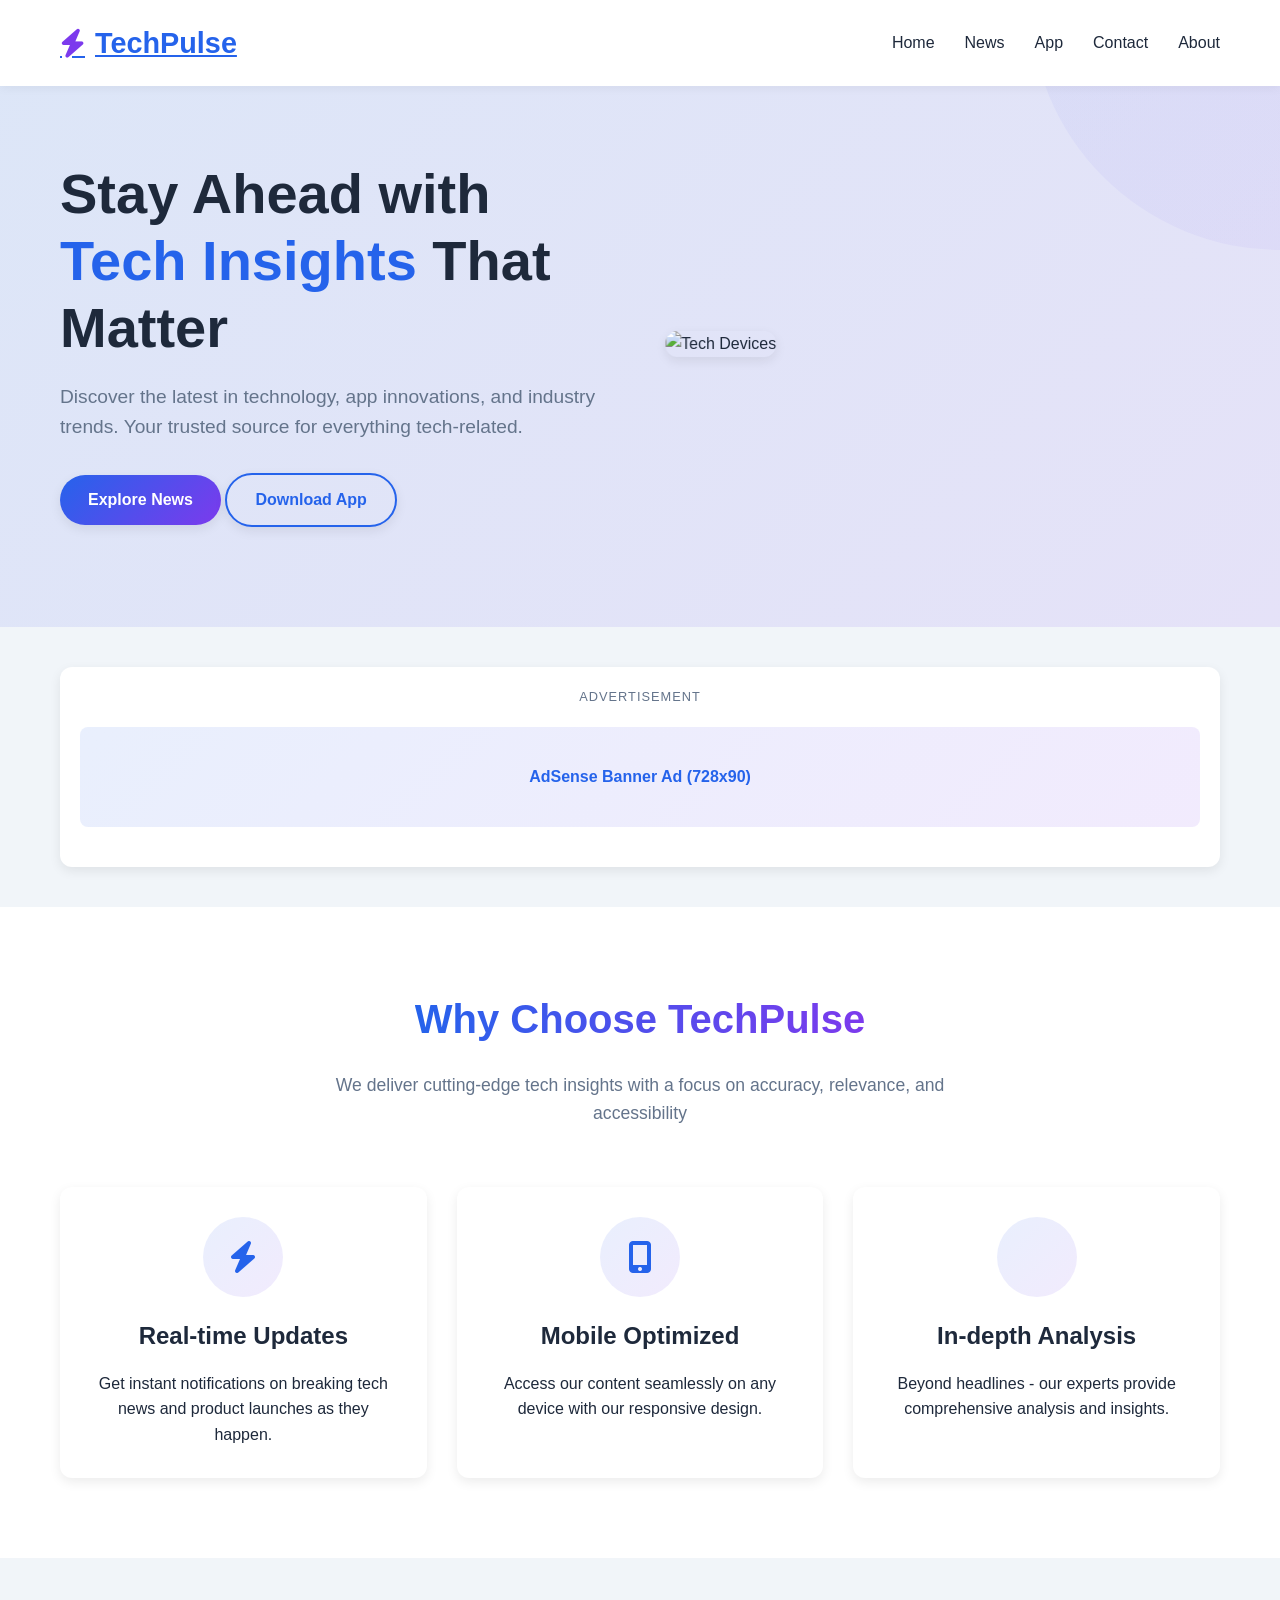
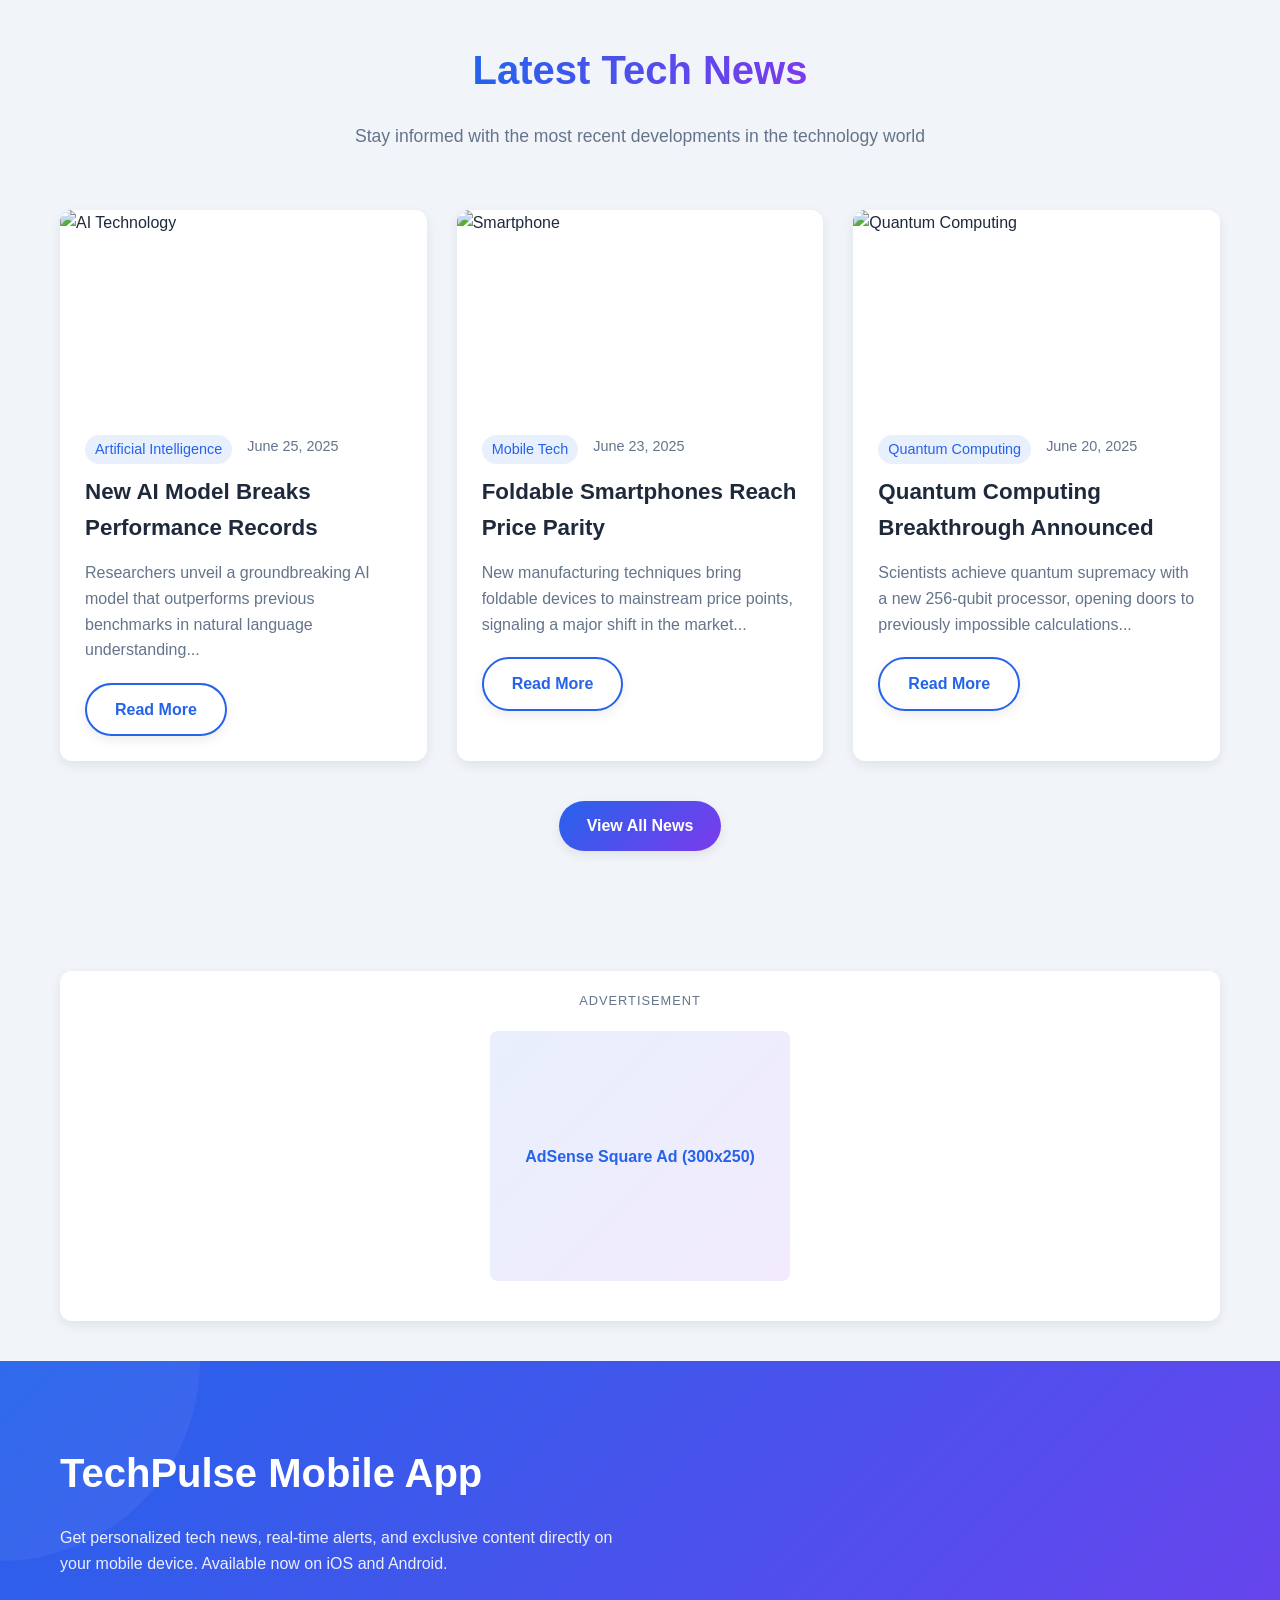
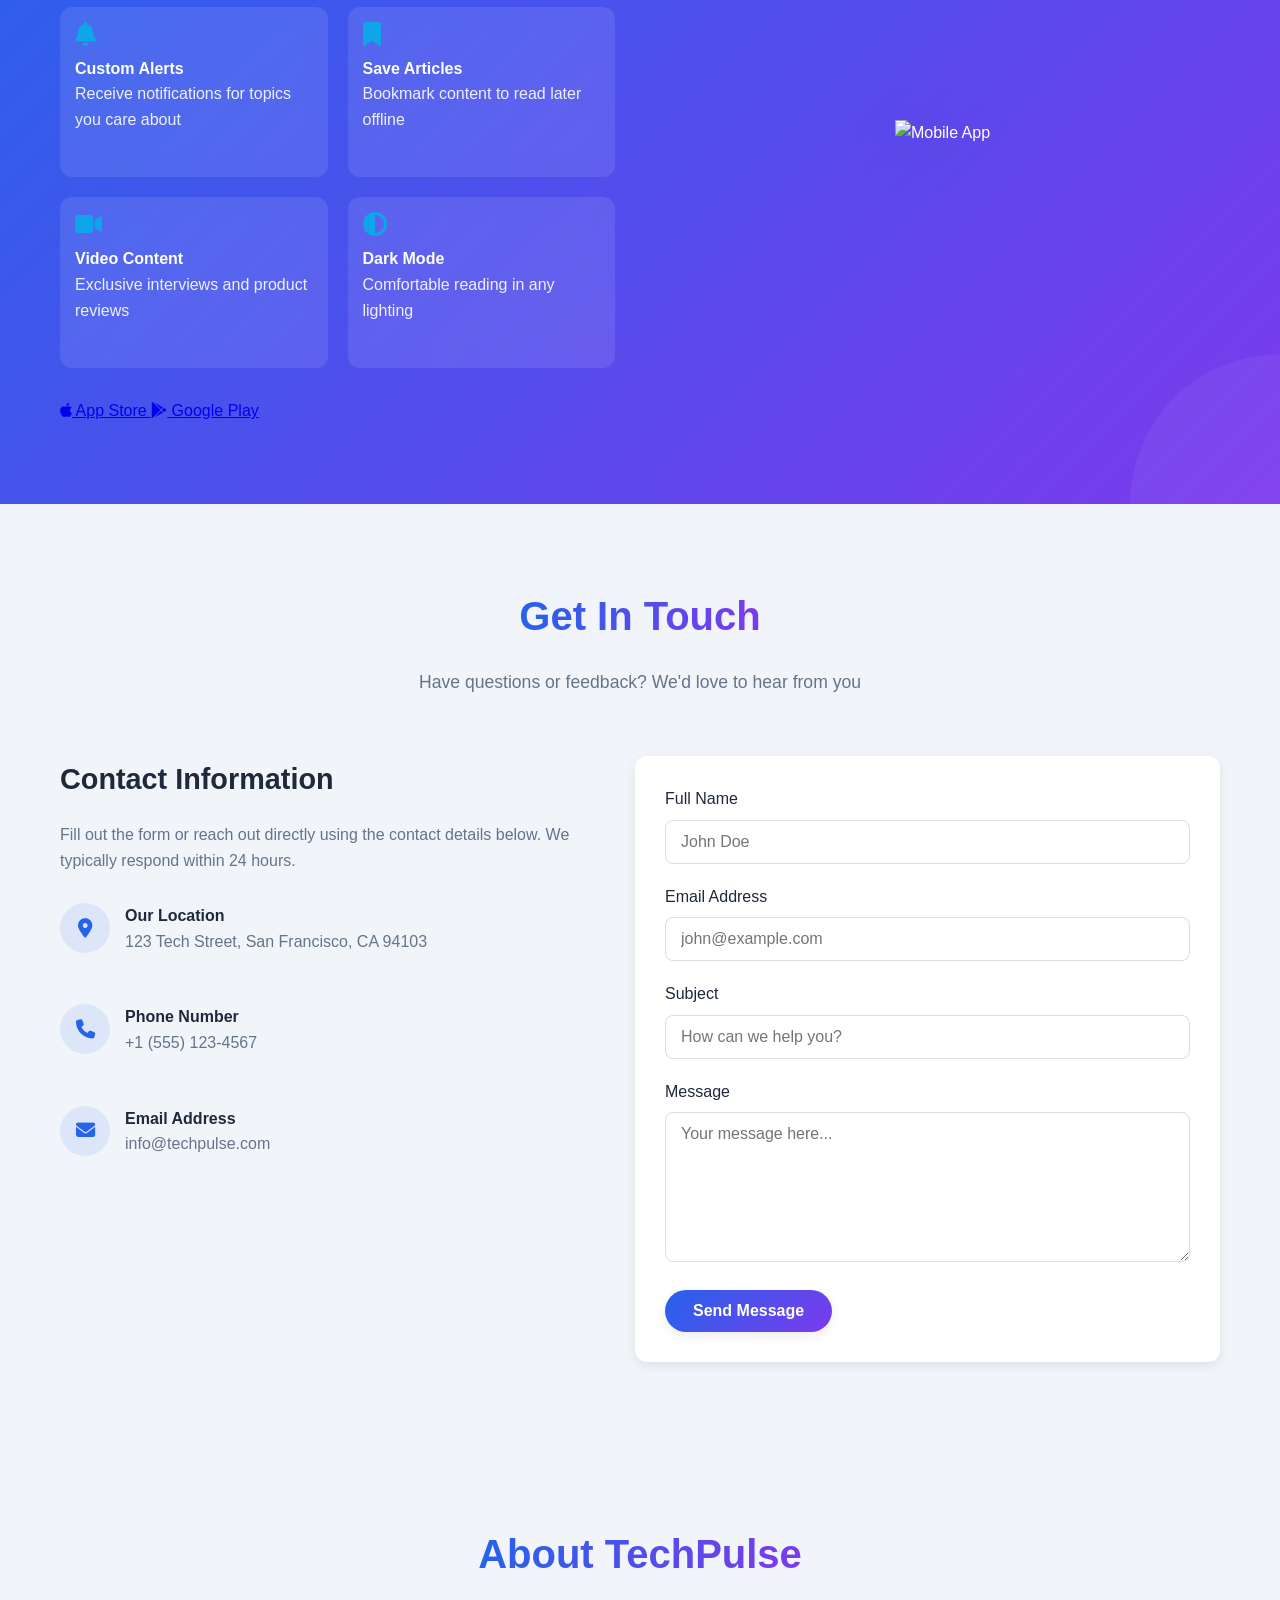
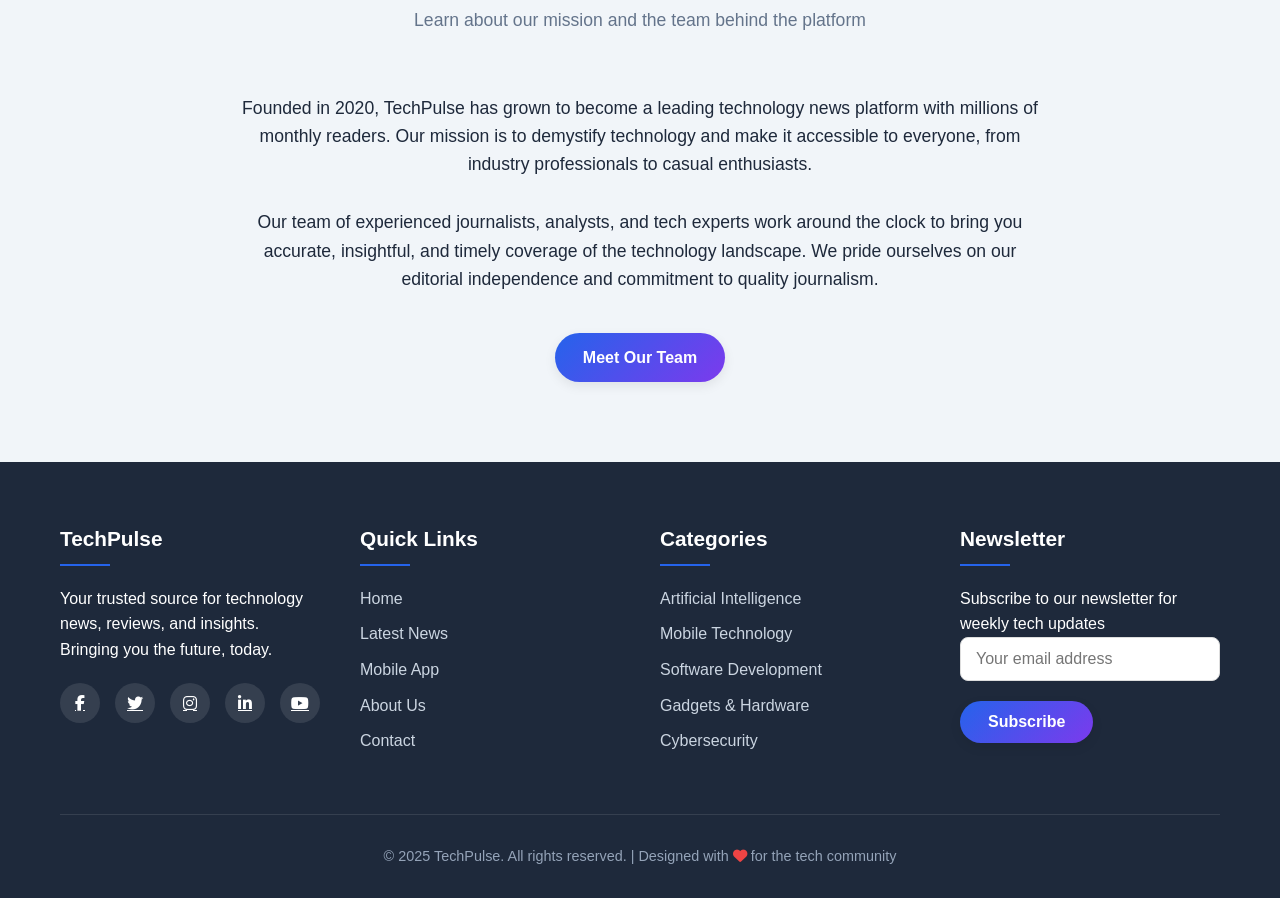
==== commit 337f3da4: "Update index.html" ====
--- a/index.html
+++ b/index.html
@@ -3,1177 +3,1105 @@
 <head>
     <meta charset="UTF-8">
     <meta name="viewport" content="width=device-width, initial-scale=1.0">
-    <title>Demon World - Realm of Shadows</title>
+    <title>TechPulse | Modern Tech News & Apps</title>
     <link rel="stylesheet" href="https://cdnjs.cloudflare.com/ajax/libs/font-awesome/6.4.0/css/all.min.css">
-    <link href="https://fonts.googleapis.com/css2?family=MedievalSharp&family=Poppins:wght@300;400;500;600;700&display=swap" rel="stylesheet">
-    <script src="https://cdn.jsdelivr.net/npm/particles.js@2.0.0/particles.min.js"></script>
     <style>
+        /* Global Styles */
         :root {
-            --dark-bg: #0d0d0d;
-            --dark-red: #8b0000;
-            --blood-red: #b30000;
-            --fiery-orange: #ff4500;
-            --glowing-yellow: #ffcc00;
-            --ash-gray: #333333;
-            --bone-white: #f0e6d2;
-            --purple-shadow: #4d004d;
-        }
-        
+            --primary: #2563eb;
+            --secondary: #7c3aed;
+            --accent: #0ea5e9;
+            --dark: #1e293b;
+            --light: #f8fafc;
+            --gray: #64748b;
+            --success: #10b981;
+            --warning: #f59e0b;
+            --danger: #ef4444;
+            --transition: all 0.4s ease;
+            --shadow: 0 4px 12px rgba(0, 0, 0, 0.08);
+            --radius: 12px;
+        }
+
         * {
             margin: 0;
             padding: 0;
             box-sizing: border-box;
-        }
-        
+            font-family: 'Segoe UI', Tahoma, Geneva, Verdana, sans-serif;
+        }
+
         body {
-            font-family: 'Poppins', sans-serif;
-            background: var(--dark-bg);
-            color: var(--bone-white);
+            background-color: #f1f5f9;
+            color: var(--dark);
+            line-height: 1.6;
             overflow-x: hidden;
-            background-image: 
-                radial-gradient(circle at 10% 20%, rgba(139, 0, 0, 0.1) 0%, rgba(0, 0, 0, 0) 20%),
-                radial-gradient(circle at 90% 80%, rgba(77, 0, 77, 0.1) 0%, rgba(0, 0, 0, 0) 20%);
-            background-attachment: fixed;
-        }
-        
-        /* Particles container */
-        #particles-js {
+        }
+
+        .container {
+            width: 100%;
+            max-width: 1200px;
+            margin: 0 auto;
+            padding: 0 20px;
+        }
+
+        section {
+            padding: 80px 0;
+        }
+
+        .section-header {
+            text-align: center;
+            margin-bottom: 60px;
+        }
+
+        .section-header h2 {
+            font-size: 2.5rem;
+            margin-bottom: 20px;
+            background: linear-gradient(90deg, var(--primary), var(--secondary));
+            -webkit-background-clip: text;
+            -webkit-text-fill-color: transparent;
+            display: inline-block;
+        }
+
+        .section-header p {
+            color: var(--gray);
+            max-width: 700px;
+            margin: 0 auto;
+            font-size: 1.1rem;
+        }
+
+        .btn {
+            display: inline-block;
+            padding: 12px 28px;
+            background: linear-gradient(135deg, var(--primary), var(--secondary));
+            color: white;
+            border-radius: 50px;
+            text-decoration: none;
+            font-weight: 600;
+            transition: var(--transition);
+            border: none;
+            cursor: pointer;
+            font-size: 1rem;
+            box-shadow: var(--shadow);
+        }
+
+        .btn:hover {
+            transform: translateY(-3px);
+            box-shadow: 0 6px 16px rgba(37, 99, 235, 0.3);
+        }
+
+        .btn-outline {
+            background: transparent;
+            border: 2px solid var(--primary);
+            color: var(--primary);
+        }
+
+        .btn-outline:hover {
+            background: linear-gradient(135deg, var(--primary), var(--secondary));
+            color: white;
+        }
+
+        /* Header Styles */
+        header {
+            background: white;
+            box-shadow: 0 2px 10px rgba(0, 0, 0, 0.05);
             position: fixed;
             width: 100%;
-            height: 100%;
-            z-index: -1;
-        }
-        
-        /* Header Styles */
-        header {
-            background: linear-gradient(to bottom, rgba(13, 13, 13, 0.9), rgba(13, 13, 13, 0.7));
-            padding: 1rem 2rem;
-            position: sticky;
             top: 0;
             z-index: 1000;
-            border-bottom: 2px solid var(--blood-red);
-            box-shadow: 0 5px 15px rgba(179, 0, 0, 0.3);
-        }
-        
-        .header-container {
+        }
+
+        .navbar {
             display: flex;
             justify-content: space-between;
             align-items: center;
-            max-width: 1400px;
-            margin: 0 auto;
-        }
-        
+            padding: 20px 0;
+        }
+
         .logo {
+            font-size: 1.8rem;
+            font-weight: 700;
+            color: var(--primary);
             display: flex;
             align-items: center;
-            gap: 15px;
-        }
-        
-        .logo-text {
-            font-family: 'MedievalSharp', cursive;
-            font-size: 2.2rem;
-            background: linear-gradient(to right, var(--glowing-yellow), var(--fiery-orange));
-            -webkit-background-clip: text;
-            background-clip: text;
-            color: transparent;
-            text-shadow: 0 0 10px rgba(255, 69, 0, 0.5);
-            animation: logoGlow 2s infinite alternate;
-        }
-        
-        @keyframes logoGlow {
-            0% { text-shadow: 0 0 10px rgba(255, 69, 0, 0.5); }
-            100% { text-shadow: 0 0 20px rgba(255, 69, 0, 0.8), 0 0 30px rgba(255, 69, 0, 0.6); }
-        }
-        
-        .logo-icon {
-            color: var(--blood-red);
-            font-size: 2.5rem;
-            animation: pulse 3s infinite;
-        }
-        
-        @keyframes pulse {
-            0% { transform: scale(1); }
-            50% { transform: scale(1.1); }
-            100% { transform: scale(1); }
-        }
-        
-        nav ul {
-            display: flex;
-            gap: 2rem;
+            gap: 10px;
+        }
+
+        .logo i {
+            color: var(--secondary);
+        }
+
+        .nav-links {
+            display: flex;
             list-style: none;
-        }
-        
-        nav a {
-            color: var(--bone-white);
+            gap: 30px;
+        }
+
+        .nav-links a {
             text-decoration: none;
+            color: var(--dark);
             font-weight: 500;
-            font-size: 1.1rem;
+            transition: var(--transition);
             position: relative;
             padding: 5px 0;
-            transition: all 0.3s ease;
-        }
-        
-        nav a:hover {
-            color: var(--glowing-yellow);
-        }
-        
-        nav a::after {
+        }
+
+        .nav-links a:hover {
+            color: var(--primary);
+        }
+
+        .nav-links a::after {
             content: '';
             position: absolute;
+            bottom: 0;
+            left: 0;
             width: 0;
             height: 2px;
+            background: var(--primary);
+            transition: var(--transition);
+        }
+
+        .nav-links a:hover::after {
+            width: 100%;
+        }
+
+        .mobile-menu {
+            display: none;
+            font-size: 1.5rem;
+            cursor: pointer;
+        }
+
+        /* Hero Section */
+        .hero {
+            padding: 160px 0 100px;
+            background: linear-gradient(135deg, rgba(37, 99, 235, 0.1) 0%, rgba(124, 58, 237, 0.1) 100%);
+            position: relative;
+            overflow: hidden;
+        }
+
+        .hero::before {
+            content: '';
+            position: absolute;
+            width: 500px;
+            height: 500px;
+            border-radius: 50%;
+            background: linear-gradient(135deg, var(--primary), var(--secondary));
+            opacity: 0.05;
+            top: -250px;
+            right: -250px;
+            z-index: -1;
+        }
+
+        .hero-content {
+            display: flex;
+            align-items: center;
+            gap: 50px;
+        }
+
+        .hero-text {
+            flex: 1;
+            animation: fadeInUp 1s ease;
+        }
+
+        .hero-text h1 {
+            font-size: 3.5rem;
+            margin-bottom: 20px;
+            line-height: 1.2;
+        }
+
+        .hero-text h1 span {
+            color: var(--primary);
+        }
+
+        .hero-text p {
+            font-size: 1.2rem;
+            color: var(--gray);
+            margin-bottom: 30px;
+        }
+
+        .hero-image {
+            flex: 1;
+            position: relative;
+            animation: fadeInRight 1s ease;
+        }
+
+        .hero-image img {
+            width: 100%;
+            border-radius: var(--radius);
+            box-shadow: var(--shadow);
+            transform: perspective(1000px) rotateY(-5deg);
+            transition: var(--transition);
+        }
+
+        .hero-image:hover img {
+            transform: perspective(1000px) rotateY(0deg);
+        }
+
+        /* Features Section */
+        .features {
+            background: white;
+        }
+
+        .features-grid {
+            display: grid;
+            grid-template-columns: repeat(auto-fit, minmax(300px, 1fr));
+            gap: 30px;
+        }
+
+        .feature-card {
+            background: white;
+            border-radius: var(--radius);
+            padding: 30px;
+            box-shadow: var(--shadow);
+            transition: var(--transition);
+            text-align: center;
+            animation: fadeIn 0.5s ease;
+        }
+
+        .feature-card:hover {
+            transform: translateY(-10px);
+            box-shadow: 0 10px 30px rgba(0, 0, 0, 0.1);
+        }
+
+        .feature-icon {
+            width: 80px;
+            height: 80px;
+            background: linear-gradient(135deg, rgba(37, 99, 235, 0.1), rgba(124, 58, 237, 0.1));
+            border-radius: 50%;
+            display: flex;
+            align-items: center;
+            justify-content: center;
+            margin: 0 auto 20px;
+            font-size: 2rem;
+            color: var(--primary);
+        }
+
+        .feature-card h3 {
+            font-size: 1.5rem;
+            margin-bottom: 15px;
+        }
+
+        /* News Section */
+        .news-grid {
+            display: grid;
+            grid-template-columns: repeat(auto-fit, minmax(350px, 1fr));
+            gap: 30px;
+        }
+
+        .news-card {
+            background: white;
+            border-radius: var(--radius);
+            overflow: hidden;
+            box-shadow: var(--shadow);
+            transition: var(--transition);
+            animation: fadeIn 0.5s ease;
+        }
+
+        .news-card:hover {
+            transform: translateY(-10px);
+            box-shadow: 0 10px 30px rgba(0, 0, 0, 0.1);
+        }
+
+        .news-image {
+            height: 200px;
+            overflow: hidden;
+        }
+
+        .news-image img {
+            width: 100%;
+            height: 100%;
+            object-fit: cover;
+            transition: var(--transition);
+        }
+
+        .news-card:hover .news-image img {
+            transform: scale(1.1);
+        }
+
+        .news-content {
+            padding: 25px;
+        }
+
+        .news-meta {
+            display: flex;
+            gap: 15px;
+            margin-bottom: 10px;
+            font-size: 0.9rem;
+            color: var(--gray);
+        }
+
+        .news-category {
+            background: rgba(37, 99, 235, 0.1);
+            color: var(--primary);
+            padding: 3px 10px;
+            border-radius: 50px;
+            font-weight: 500;
+        }
+
+        .news-content h3 {
+            font-size: 1.4rem;
+            margin-bottom: 15px;
+        }
+
+        .news-content p {
+            color: var(--gray);
+            margin-bottom: 20px;
+        }
+
+        /* App Section */
+        .app-section {
+            background: linear-gradient(135deg, var(--primary), var(--secondary));
+            color: white;
+            position: relative;
+            overflow: hidden;
+        }
+
+        .app-section::before {
+            content: '';
+            position: absolute;
+            width: 400px;
+            height: 400px;
+            border-radius: 50%;
+            background: rgba(255, 255, 255, 0.05);
+            top: -200px;
+            left: -200px;
+        }
+
+        .app-section::after {
+            content: '';
+            position: absolute;
+            width: 300px;
+            height: 300px;
+            border-radius: 50%;
+            background: rgba(255, 255, 255, 0.05);
+            bottom: -150px;
+            right: -150px;
+        }
+
+        .app-content {
+            position: relative;
+            z-index: 1;
+            display: flex;
+            align-items: center;
+            gap: 50px;
+        }
+
+        .app-text {
+            flex: 1;
+        }
+
+        .app-text h2 {
+            font-size: 2.5rem;
+            margin-bottom: 20px;
+        }
+
+        .app-text p {
+            margin-bottom: 30px;
+            opacity: 0.9;
+        }
+
+        .app-image {
+            flex: 1;
+            text-align: center;
+            position: relative;
+            animation: float 4s ease-in-out infinite;
+        }
+
+        .app-image img {
+            max-width: 300px;
+            filter: drop-shadow(0 10px 30px rgba(0, 0, 0, 0.2));
+        }
+
+        .app-features {
+            display: flex;
+            flex-wrap: wrap;
+            gap: 20px;
+            margin: 30px 0;
+        }
+
+        .app-feature {
+            flex: 1;
+            min-width: 200px;
+            background: rgba(255, 255, 255, 0.1);
+            padding: 15px;
+            border-radius: var(--radius);
+            backdrop-filter: blur(10px);
+        }
+
+        .app-feature i {
+            font-size: 1.5rem;
+            margin-bottom: 10px;
+            color: var(--accent);
+        }
+
+        /* Contact Section */
+        .contact-container {
+            display: flex;
+            gap: 50px;
+        }
+
+        .contact-info {
+            flex: 1;
+        }
+
+        .contact-info h3 {
+            font-size: 1.8rem;
+            margin-bottom: 20px;
+        }
+
+        .contact-info p {
+            margin-bottom: 30px;
+            color: var(--gray);
+        }
+
+        .contact-methods {
+            display: flex;
+            flex-direction: column;
+            gap: 20px;
+        }
+
+        .contact-method {
+            display: flex;
+            align-items: flex-start;
+            gap: 15px;
+        }
+
+        .contact-icon {
+            width: 50px;
+            height: 50px;
+            background: rgba(37, 99, 235, 0.1);
+            border-radius: 50%;
+            display: flex;
+            align-items: center;
+            justify-content: center;
+            font-size: 1.2rem;
+            color: var(--primary);
+        }
+
+        .contact-form {
+            flex: 1;
+            background: white;
+            padding: 30px;
+            border-radius: var(--radius);
+            box-shadow: var(--shadow);
+        }
+
+        .form-group {
+            margin-bottom: 20px;
+        }
+
+        .form-group label {
+            display: block;
+            margin-bottom: 8px;
+            font-weight: 500;
+        }
+
+        .form-group input,
+        .form-group textarea {
+            width: 100%;
+            padding: 12px 15px;
+            border: 1px solid #ddd;
+            border-radius: 8px;
+            font-size: 1rem;
+            transition: var(--transition);
+        }
+
+        .form-group input:focus,
+        .form-group textarea:focus {
+            border-color: var(--primary);
+            outline: none;
+            box-shadow: 0 0 0 3px rgba(37, 99, 235, 0.1);
+        }
+
+        .form-group textarea {
+            min-height: 150px;
+            resize: vertical;
+        }
+
+        /* Footer */
+        footer {
+            background: var(--dark);
+            color: white;
+            padding: 60px 0 30px;
+        }
+
+        .footer-content {
+            display: grid;
+            grid-template-columns: repeat(auto-fit, minmax(250px, 1fr));
+            gap: 40px;
+            margin-bottom: 50px;
+        }
+
+        .footer-column h3 {
+            font-size: 1.3rem;
+            margin-bottom: 20px;
+            position: relative;
+            padding-bottom: 10px;
+        }
+
+        .footer-column h3::after {
+            content: '';
+            position: absolute;
             bottom: 0;
             left: 0;
-            background: var(--fiery-orange);
-            transition: width 0.3s ease;
-        }
-        
-        nav a:hover::after {
-            width: 100%;
-        }
-        
-        .mobile-menu-btn {
-            display: none;
-            background: none;
-            border: none;
-            color: var(--bone-white);
-            font-size: 1.8rem;
-            cursor: pointer;
-        }
-        
-        /* Hero Section */
-        .hero {
-            height: 100vh;
+            width: 50px;
+            height: 2px;
+            background: var(--primary);
+        }
+
+        .footer-links {
+            list-style: none;
+        }
+
+        .footer-links li {
+            margin-bottom: 10px;
+        }
+
+        .footer-links a {
+            color: #cbd5e1;
+            text-decoration: none;
+            transition: var(--transition);
+        }
+
+        .footer-links a:hover {
+            color: white;
+            padding-left: 5px;
+        }
+
+        .footer-social {
+            display: flex;
+            gap: 15px;
+            margin-top: 20px;
+        }
+
+        .social-link {
+            width: 40px;
+            height: 40px;
+            border-radius: 50%;
+            background: rgba(255, 255, 255, 0.1);
             display: flex;
             align-items: center;
             justify-content: center;
-            position: relative;
-            overflow: hidden;
-            padding: 0 2rem;
-        }
-        
-        .hero-content {
+            color: white;
+            transition: var(--transition);
+        }
+
+        .social-link:hover {
+            background: var(--primary);
+            transform: translateY(-3px);
+        }
+
+        .footer-bottom {
             text-align: center;
-            max-width: 800px;
-            z-index: 10;
-            animation: fadeInUp 1s ease-out;
-        }
-        
+            padding-top: 30px;
+            border-top: 1px solid rgba(255, 255, 255, 0.1);
+            color: #94a3b8;
+            font-size: 0.9rem;
+        }
+
+        /* AdSense Friendly Ad Placeholders */
+        .ad-container {
+            margin: 40px auto;
+            text-align: center;
+            background: white;
+            padding: 20px;
+            border-radius: var(--radius);
+            box-shadow: var(--shadow);
+        }
+
+        .ad-label {
+            font-size: 0.8rem;
+            color: var(--gray);
+            margin-bottom: 10px;
+            text-transform: uppercase;
+            letter-spacing: 1px;
+        }
+
+        .ad-banner {
+            width: 100%;
+            height: 100px;
+            background: linear-gradient(135deg, rgba(37, 99, 235, 0.1), rgba(124, 58, 237, 0.1));
+            border-radius: 8px;
+            display: flex;
+            align-items: center;
+            justify-content: center;
+            color: var(--primary);
+            font-weight: 600;
+            margin: 20px 0;
+        }
+
+        .ad-square {
+            width: 300px;
+            height: 250px;
+            background: linear-gradient(135deg, rgba(37, 99, 235, 0.1), rgba(124, 58, 237, 0.1));
+            border-radius: 8px;
+            display: flex;
+            align-items: center;
+            justify-content: center;
+            color: var(--primary);
+            font-weight: 600;
+            margin: 20px auto;
+        }
+
+        /* Animations */
+        @keyframes fadeIn {
+            from { opacity: 0; }
+            to { opacity: 1; }
+        }
+
         @keyframes fadeInUp {
             from {
                 opacity: 0;
-                transform: translateY(50px);
+                transform: translateY(30px);
             }
             to {
                 opacity: 1;
                 transform: translateY(0);
             }
         }
-        
-        .hero h1 {
-            font-family: 'MedievalSharp', cursive;
-            font-size: 4rem;
-            margin-bottom: 1.5rem;
-            background: linear-gradient(to right, var(--bone-white), var(--glowing-yellow), var(--fiery-orange));
-            -webkit-background-clip: text;
-            background-clip: text;
-            color: transparent;
-            text-shadow: 0 0 20px rgba(255, 69, 0, 0.5);
-            animation: textGlow 3s infinite alternate;
-        }
-        
-        @keyframes textGlow {
-            0% { text-shadow: 0 0 10px rgba(255, 69, 0, 0.5); }
-            100% { text-shadow: 0 0 25px rgba(255, 69, 0, 0.8), 0 0 40px rgba(255, 69, 0, 0.6); }
-        }
-        
-        .hero p {
-            font-size: 1.3rem;
-            margin-bottom: 2.5rem;
-            line-height: 1.6;
-        }
-        
-        .cta-button {
-            display: inline-block;
-            background: linear-gradient(to right, var(--blood-red), var(--fiery-orange));
-            color: var(--bone-white);
-            padding: 15px 40px;
-            border-radius: 30px;
-            text-decoration: none;
-            font-weight: 600;
-            font-size: 1.2rem;
-            text-transform: uppercase;
-            letter-spacing: 1px;
-            box-shadow: 0 5px 15px rgba(179, 0, 0, 0.4);
-            transition: all 0.3s ease;
-            position: relative;
-            overflow: hidden;
-        }
-        
-        .cta-button:hover {
-            transform: translateY(-5px);
-            box-shadow: 0 10px 20px rgba(179, 0, 0, 0.6);
-        }
-        
-        .cta-button::after {
-            content: '';
-            position: absolute;
-            top: -50%;
-            left: -60%;
-            width: 20px;
-            height: 200%;
-            background: rgba(255, 255, 255, 0.3);
-            transform: rotate(25deg);
-            transition: all 0.6s;
-        }
-        
-        .cta-button:hover::after {
-            left: 120%;
-        }
-        
-        /* Section Styling */
-        section {
-            padding: 100px 2rem;
-            position: relative;
-        }
-        
-        .section-title {
-            text-align: center;
-            font-family: 'MedievalSharp', cursive;
-            font-size: 2.8rem;
-            margin-bottom: 60px;
-            color: var(--glowing-yellow);
-            position: relative;
-        }
-        
-        .section-title::after {
-            content: '';
-            position: absolute;
-            bottom: -15px;
-            left: 50%;
-            transform: translateX(-50%);
-            width: 100px;
-            height: 4px;
-            background: var(--blood-red);
-            border-radius: 2px;
-        }
-        
-        .container {
-            max-width: 1400px;
-            margin: 0 auto;
-        }
-        
-        /* Features Section */
-        .features {
-            background: rgba(26, 26, 26, 0.7);
-            backdrop-filter: blur(10px);
-            border-top: 2px solid var(--blood-red);
-            border-bottom: 2px solid var(--blood-red);
-        }
-        
-        .features-grid {
-            display: grid;
-            grid-template-columns: repeat(auto-fit, minmax(300px, 1fr));
-            gap: 40px;
-        }
-        
-        .feature-card {
-            background: rgba(30, 30, 30, 0.8);
-            border-radius: 15px;
-            padding: 30px;
-            text-align: center;
-            transition: all 0.4s ease;
-            border: 1px solid rgba(139, 0, 0, 0.3);
-            box-shadow: 0 10px 30px rgba(0, 0, 0, 0.3);
-            position: relative;
-            overflow: hidden;
-        }
-        
-        .feature-card:hover {
-            transform: translateY(-10px);
-            box-shadow: 0 15px 40px rgba(179, 0, 0, 0.4);
-            border: 1px solid var(--blood-red);
-        }
-        
-        .feature-icon {
-            font-size: 3.5rem;
-            color: var(--fiery-orange);
-            margin-bottom: 20px;
-            transition: all 0.3s ease;
-        }
-        
-        .feature-card:hover .feature-icon {
-            transform: scale(1.2);
-            color: var(--glowing-yellow);
-        }
-        
-        .feature-card h3 {
-            font-size: 1.8rem;
-            margin-bottom: 15px;
-            color: var(--glowing-yellow);
-        }
-        
-        .feature-card p {
-            line-height: 1.6;
-            color: rgba(240, 230, 210, 0.9);
-        }
-        
-        /* News/Blog Section */
-        .news {
-            background: rgba(19, 19, 19, 0.8);
-        }
-        
-        .news-grid {
-            display: grid;
-            grid-template-columns: repeat(auto-fit, minmax(350px, 1fr));
-            gap: 35px;
-        }
-        
-        .news-card {
-            background: rgba(25, 25, 25, 0.9);
-            border-radius: 15px;
-            overflow: hidden;
-            box-shadow: 0 10px 30px rgba(0, 0, 0, 0.4);
-            transition: all 0.4s ease;
-            border: 1px solid rgba(139, 0, 0, 0.3);
-        }
-        
-        .news-card:hover {
-            transform: translateY(-10px);
-            box-shadow: 0 15px 40px rgba(179, 0, 0, 0.4);
-            border: 1px solid var(--blood-red);
-        }
-        
-        .news-img {
-            height: 220px;
-            background: linear-gradient(45deg, var(--purple-shadow), var(--blood-red));
-            position: relative;
-            overflow: hidden;
-        }
-        
-        .news-content {
-            padding: 25px;
-        }
-        
-        .news-date {
-            color: var(--fiery-orange);
-            font-size: 0.9rem;
-            margin-bottom: 10px;
-            display: block;
-        }
-        
-        .news-card h3 {
-            font-size: 1.5rem;
-            margin-bottom: 15px;
-            color: var(--glowing-yellow);
-        }
-        
-        .news-card p {
-            line-height: 1.6;
-            margin-bottom: 20px;
-            color: rgba(240, 230, 210, 0.9);
-        }
-        
-        .read-more {
-            display: inline-block;
-            color: var(--fiery-orange);
-            text-decoration: none;
-            font-weight: 600;
-            position: relative;
-            padding-bottom: 3px;
-        }
-        
-        .read-more::after {
-            content: '';
-            position: absolute;
-            width: 0;
-            height: 2px;
-            bottom: 0;
-            left: 0;
-            background: var(--fiery-orange);
-            transition: width 0.3s ease;
-        }
-        
-        .read-more:hover::after {
-            width: 100%;
-        }
-        
-        /* App Promotion */
-        .app-promo {
-            background: linear-gradient(135deg, rgba(26, 26, 26, 0.9), rgba(19, 19, 19, 0.9));
-            text-align: center;
-            padding: 100px 2rem;
-        }
-        
-        .app-container {
-            max-width: 1000px;
-            margin: 0 auto;
-            display: flex;
-            flex-direction: column;
-            align-items: center;
-        }
-        
-        .app-screenshot {
-            width: 300px;
-            height: auto;
-            border-radius: 20px;
-            box-shadow: 0 20px 50px rgba(0, 0, 0, 0.6);
-            margin: 40px 0;
-            border: 3px solid var(--blood-red);
-            animation: float 4s ease-in-out infinite;
-        }
-        
+
+        @keyframes fadeInRight {
+            from {
+                opacity: 0;
+                transform: translateX(30px);
+            }
+            to {
+                opacity: 1;
+                transform: translateX(0);
+            }
+        }
+
         @keyframes float {
             0% { transform: translateY(0px); }
-            50% { transform: translateY(-20px); }
+            50% { transform: translateY(-15px); }
             100% { transform: translateY(0px); }
         }
-        
-        .app-features {
-            display: flex;
-            justify-content: center;
-            flex-wrap: wrap;
-            gap: 30px;
-            margin: 40px 0;
-        }
-        
-        .app-feature {
-            background: rgba(179, 0, 0, 0.2);
-            padding: 20px;
-            border-radius: 10px;
-            width: 220px;
-            border: 1px solid var(--blood-red);
-        }
-        
-        .app-feature i {
-            font-size: 2.5rem;
-            color: var(--glowing-yellow);
-            margin-bottom: 15px;
-        }
-        
-        .download-buttons {
-            display: flex;
-            gap: 20px;
-            margin-top: 20px;
-            flex-wrap: wrap;
-            justify-content: center;
-        }
-        
-        .download-btn {
-            display: flex;
-            align-items: center;
-            gap: 10px;
-            background: rgba(30, 30, 30, 0.9);
-            padding: 15px 30px;
-            border-radius: 10px;
-            text-decoration: none;
-            color: var(--bone-white);
-            font-weight: 600;
-            transition: all 0.3s ease;
-            border: 1px solid var(--blood-red);
-        }
-        
-        .download-btn:hover {
-            background: var(--blood-red);
-            transform: translateY(-5px);
-        }
-        
-        /* Contact Section */
-        .contact {
-            background: rgba(26, 26, 26, 0.8);
-            border-top: 2px solid var(--blood-red);
-        }
-        
-        .contact-container {
-            display: grid;
-            grid-template-columns: repeat(auto-fit, minmax(300px, 1fr));
-            gap: 50px;
-            max-width: 1200px;
-            margin: 0 auto;
-        }
-        
-        .contact-info {
-            display: flex;
-            flex-direction: column;
-            gap: 30px;
-        }
-        
-        .contact-item {
-            display: flex;
-            gap: 20px;
-            align-items: flex-start;
-        }
-        
-        .contact-icon {
-            font-size: 1.8rem;
-            color: var(--fiery-orange);
-            min-width: 50px;
-            text-align: center;
-        }
-        
-        .contact-text h3 {
-            font-size: 1.4rem;
-            margin-bottom: 8px;
-            color: var(--glowing-yellow);
-        }
-        
-        .contact-form {
-            background: rgba(30, 30, 30, 0.9);
-            padding: 30px;
-            border-radius: 15px;
-            border: 1px solid var(--blood-red);
-            box-shadow: 0 15px 40px rgba(0, 0, 0, 0.3);
-        }
-        
-        .form-group {
-            margin-bottom: 25px;
-        }
-        
-        .form-group label {
-            display: block;
-            margin-bottom: 8px;
-            font-weight: 500;
-        }
-        
-        .form-control {
-            width: 100%;
-            padding: 14px;
-            background: rgba(40, 40, 40, 0.8);
-            border: 1px solid rgba(139, 0, 0, 0.5);
-            border-radius: 8px;
-            color: var(--bone-white);
-            font-size: 1rem;
-            transition: all 0.3s ease;
-        }
-        
-        .form-control:focus {
-            outline: none;
-            border-color: var(--fiery-orange);
-            box-shadow: 0 0 10px rgba(255, 69, 0, 0.3);
-        }
-        
-        textarea.form-control {
-            min-height: 150px;
-            resize: vertical;
-        }
-        
-        .submit-btn {
-            background: linear-gradient(to right, var(--blood-red), var(--fiery-orange));
-            color: white;
-            border: none;
-            padding: 15px 40px;
-            border-radius: 30px;
-            font-weight: 600;
-            font-size: 1.1rem;
-            cursor: pointer;
-            transition: all 0.3s ease;
-            display: block;
-            width: 100%;
-            max-width: 200px;
-            margin: 0 auto;
-        }
-        
-        .submit-btn:hover {
-            transform: translateY(-3px);
-            box-shadow: 0 7px 15px rgba(179, 0, 0, 0.5);
-        }
-        
-        /* Footer */
-        footer {
-            background: linear-gradient(to top, rgba(13, 13, 13, 0.95), rgba(13, 13, 13, 0.9));
-            padding: 60px 2rem 30px;
-            border-top: 2px solid var(--blood-red);
-            position: relative;
-        }
-        
-        .footer-container {
-            max-width: 1400px;
-            margin: 0 auto;
-            display: grid;
-            grid-template-columns: repeat(auto-fit, minmax(250px, 1fr));
-            gap: 40px;
-        }
-        
-        .footer-logo {
-            font-family: 'MedievalSharp', cursive;
-            font-size: 2.2rem;
-            color: var(--glowing-yellow);
-            margin-bottom: 20px;
-            display: inline-block;
-        }
-        
-        .footer-about p {
-            line-height: 1.7;
-            color: rgba(240, 230, 210, 0.8);
-            margin-bottom: 25px;
-        }
-        
-        .social-links {
-            display: flex;
-            gap: 15px;
-        }
-        
-        .social-icon {
-            display: flex;
-            align-items: center;
-            justify-content: center;
-            width: 45px;
-            height: 45px;
-            background: rgba(179, 0, 0, 0.2);
-            border-radius: 50%;
-            color: var(--bone-white);
-            font-size: 1.3rem;
-            transition: all 0.3s ease;
-            border: 1px solid var(--blood-red);
-        }
-        
-        .social-icon:hover {
-            background: var(--blood-red);
-            transform: translateY(-5px);
-        }
-        
-        .footer-links h3 {
-            font-size: 1.5rem;
-            color: var(--glowing-yellow);
-            margin-bottom: 25px;
-            position: relative;
-        }
-        
-        .footer-links h3::after {
-            content: '';
-            position: absolute;
-            bottom: -10px;
-            left: 0;
-            width: 50px;
-            height: 3px;
-            background: var(--blood-red);
-        }
-        
-        .footer-links ul {
-            list-style: none;
-        }
-        
-        .footer-links li {
-            margin-bottom: 15px;
-        }
-        
-        .footer-links a {
-            color: rgba(240, 230, 210, 0.8);
-            text-decoration: none;
-            transition: all 0.3s ease;
-            display: inline-block;
-        }
-        
-        .footer-links a:hover {
-            color: var(--fiery-orange);
-            transform: translateX(5px);
-        }
-        
-        .copyright {
-            text-align: center;
-            padding-top: 40px;
-            margin-top: 40px;
-            border-top: 1px solid rgba(139, 0, 0, 0.3);
-            color: rgba(240, 230, 210, 0.6);
-            font-size: 0.9rem;
-        }
-        
-        /* AdSense Friendly Ads */
-        .ad-container {
-            background: rgba(30, 30, 30, 0.7);
-            border: 1px solid var(--blood-red);
-            border-radius: 10px;
-            padding: 20px;
-            margin: 40px auto;
-            max-width: 728px;
-            text-align: center;
-            box-shadow: 0 5px 15px rgba(0, 0, 0, 0.3);
-        }
-        
-        .ad-label {
-            display: block;
-            font-size: 0.8rem;
-            color: var(--fiery-orange);
-            margin-bottom: 10px;
-            text-transform: uppercase;
-            letter-spacing: 1px;
-        }
-        
-        .ad-placeholder {
-            background: linear-gradient(45deg, rgba(51, 51, 51, 0.6), rgba(77, 0, 77, 0.6));
-            height: 250px;
-            display: flex;
-            align-items: center;
-            justify-content: center;
-            border-radius: 8px;
-            color: rgba(240, 230, 210, 0.5);
-            font-weight: 600;
-        }
-        
-        /* Responsive Design */
+
+        /* Responsive */
         @media (max-width: 992px) {
-            .hero h1 {
-                font-size: 3.2rem;
+            .hero-content,
+            .app-content,
+            .contact-container {
+                flex-direction: column;
             }
-        }
-        
+            
+            .hero-text h1 {
+                font-size: 2.8rem;
+            }
+            
+            .hero-image {
+                margin-top: 30px;
+            }
+        }
+
         @media (max-width: 768px) {
-            .mobile-menu-btn {
+            .nav-links {
+                position: fixed;
+                top: 80px;
+                left: 0;
+                background: white;
+                width: 100%;
+                flex-direction: column;
+                align-items: center;
+                padding: 20px 0;
+                box-shadow: 0 10px 10px rgba(0, 0, 0, 0.05);
+                clip-path: polygon(0 0, 100% 0, 100% 0, 0 0);
+                transition: var(--transition);
+            }
+            
+            .nav-links.active {
+                clip-path: polygon(0 0, 100% 0, 100% 100%, 0 100%);
+            }
+            
+            .mobile-menu {
                 display: block;
             }
             
-            nav ul {
-                position: fixed;
-                top: 80px;
-                right: -100%;
-                flex-direction: column;
-                background: rgba(19, 19, 19, 0.95);
-                width: 70%;
-                height: calc(100vh - 80px);
-                padding: 2rem;
-                transition: right 0.4s ease;
-                box-shadow: -5px 0 15px rgba(0, 0, 0, 0.5);
-                border-left: 2px solid var(--blood-red);
-                z-index: 1000;
+            section {
+                padding: 60px 0;
             }
             
-            nav ul.active {
-                right: 0;
-            }
-            
-            .hero h1 {
-                font-size: 2.8rem;
-            }
-            
-            .hero p {
-                font-size: 1.1rem;
-            }
-            
-            .section-title {
-                font-size: 2.4rem;
-            }
-            
-            .contact-container {
-                gap: 30px;
-            }
-        }
-        
-        @media (max-width: 576px) {
-            .hero {
-                height: 90vh;
-            }
-            
-            .hero h1 {
-                font-size: 2.3rem;
-            }
-            
-            .cta-button {
-                padding: 12px 30px;
-                font-size: 1rem;
-            }
-            
-            .section-title {
+            .section-header h2 {
                 font-size: 2rem;
-            }
-            
-            .app-screenshot {
-                width: 250px;
             }
         }
     </style>
 </head>
 <body>
-    <!-- Particles Background -->
-    <div id="particles-js"></div>
-    
     <!-- Header -->
     <header>
-        <div class="header-container">
-            <div class="logo">
-                <i class="fas fa-fire-alt logo-icon"></i>
-                <div class="logo-text">DEMON WORLD</div>
-            </div>
-            <button class="mobile-menu-btn" id="menuToggle">
-                <i class="fas fa-bars"></i>
-            </button>
-            <nav>
-                <ul id="navMenu">
-                    <li><a href="#" class="active">Home</a></li>
-                    <li><a href="#features">Features</a></li>
+        <div class="container">
+            <nav class="navbar">
+                <a href="#" class="logo">
+                    <i class="fas fa-bolt"></i>
+                    TechPulse
+                </a>
+                <ul class="nav-links">
+                    <li><a href="#home">Home</a></li>
                     <li><a href="#news">News</a></li>
                     <li><a href="#app">App</a></li>
                     <li><a href="#contact">Contact</a></li>
                     <li><a href="#about">About</a></li>
                 </ul>
+                <div class="mobile-menu">
+                    <i class="fas fa-bars"></i>
+                </div>
             </nav>
         </div>
     </header>
-    
+
     <!-- Hero Section -->
-    <section class="hero">
-        <div class="hero-content">
-            <h1>ENTER THE REALM OF SHADOWS</h1>
-            <p>Welcome to Demon World, where ancient powers awaken and dark forces rise. Explore our realm of mystery, power, and eternal darkness. Join our legion and embrace your inner demon.</p>
-            <a href="#features" class="cta-button">BEGIN YOUR ASCENSION</a>
+    <section class="hero" id="home">
+        <div class="container">
+            <div class="hero-content">
+                <div class="hero-text">
+                    <h1>Stay Ahead with <span>Tech Insights</span> That Matter</h1>
+                    <p>Discover the latest in technology, app innovations, and industry trends. Your trusted source for everything tech-related.</p>
+                    <div class="hero-btns">
+                        <a href="#news" class="btn">Explore News</a>
+                        <a href="#app" class="btn btn-outline">Download App</a>
+                    </div>
+                </div>
+                <div class="hero-image">
+                    <img src="https://images.unsplash.com/photo-1550751827-4bd374c3f58b?auto=format&fit=crop&w=600" alt="Tech Devices">
+                </div>
+            </div>
         </div>
     </section>
-    
+
+    <!-- Ad Banner -->
+    <div class="container">
+        <div class="ad-container">
+            <div class="ad-label">Advertisement</div>
+            <div class="ad-banner">AdSense Banner Ad (728x90)</div>
+        </div>
+    </div>
+
     <!-- Features Section -->
-    <section id="features" class="features">
+    <section class="features">
         <div class="container">
-            <h2 class="section-title">FORBIDDEN POWERS</h2>
+            <div class="section-header">
+                <h2>Why Choose TechPulse</h2>
+                <p>We deliver cutting-edge tech insights with a focus on accuracy, relevance, and accessibility</p>
+            </div>
             <div class="features-grid">
                 <div class="feature-card">
-                    <i class="fas fa-dragon feature-icon"></i>
-                    <h3>Summon Demons</h3>
-                    <p>Master the ancient art of demon summoning. Call forth powerful entities from the abyss to serve your will.</p>
+                    <div class="feature-icon">
+                        <i class="fas fa-bolt"></i>
+                    </div>
+                    <h3>Real-time Updates</h3>
+                    <p>Get instant notifications on breaking tech news and product launches as they happen.</p>
                 </div>
                 <div class="feature-card">
-                    <i class="fas fa-book-dead feature-icon"></i>
-                    <h3>Dark Knowledge</h3>
-                    <p>Access forbidden libraries containing millennia of occult knowledge and dark magic secrets.</p>
+                    <div class="feature-icon">
+                        <i class="fas fa-mobile-alt"></i>
+                    </div>
+                    <h3>Mobile Optimized</h3>
+                    <p>Access our content seamlessly on any device with our responsive design.</p>
                 </div>
                 <div class="feature-card">
-                    <i class="fas fa-skull feature-icon"></i>
-                    <h3>Necromancy</h3>
-                    <p>Learn to command the dead and manipulate life forces. Raise armies from the grave to do your bidding.</p>
-                </div>
-                <div class="feature-card">
-                    <i class="fas fa-hand-sparkles feature-icon"></i>
-                    <h3>Shadow Magic</h3>
-                    <p>Wield the power of shadows to cloak yourself in darkness, teleport through voids, and strike unseen.</p>
+                    <div class="feature-icon">
+                        <i class="fas fa-analytics"></i>
+                    </div>
+                    <h3>In-depth Analysis</h3>
+                    <p>Beyond headlines - our experts provide comprehensive analysis and insights.</p>
                 </div>
             </div>
         </div>
     </section>
-    
-    <!-- AdSense Ad -->
+
+    <!-- News/Blog Section -->
+    <section class="news" id="news">
+        <div class="container">
+            <div class="section-header">
+                <h2>Latest Tech News</h2>
+                <p>Stay informed with the most recent developments in the technology world</p>
+            </div>
+            <div class="news-grid">
+                <div class="news-card">
+                    <div class="news-image">
+                        <img src="https://images.unsplash.com/photo-1607799279861-4dd421887fb3?auto=format&fit=crop&w=600" alt="AI Technology">
+                    </div>
+                    <div class="news-content">
+                        <div class="news-meta">
+                            <span class="news-category">Artificial Intelligence</span>
+                            <span>June 25, 2025</span>
+                        </div>
+                        <h3>New AI Model Breaks Performance Records</h3>
+                        <p>Researchers unveil a groundbreaking AI model that outperforms previous benchmarks in natural language understanding...</p>
+                        <a href="#" class="btn btn-outline">Read More</a>
+                    </div>
+                </div>
+                <div class="news-card">
+                    <div class="news-image">
+                        <img src="https://images.unsplash.com/photo-1518770660439-4636190af475?auto=format&fit=crop&w=600" alt="Smartphone">
+                    </div>
+                    <div class="news-content">
+                        <div class="news-meta">
+                            <span class="news-category">Mobile Tech</span>
+                            <span>June 23, 2025</span>
+                        </div>
+                        <h3>Foldable Smartphones Reach Price Parity</h3>
+                        <p>New manufacturing techniques bring foldable devices to mainstream price points, signaling a major shift in the market...</p>
+                        <a href="#" class="btn btn-outline">Read More</a>
+                    </div>
+                </div>
+                <div class="news-card">
+                    <div class="news-image">
+                        <img src="https://images.unsplash.com/photo-1558346490-a72e53ae2d4f?auto=format&fit=crop&w=600" alt="Quantum Computing">
+                    </div>
+                    <div class="news-content">
+                        <div class="news-meta">
+                            <span class="news-category">Quantum Computing</span>
+                            <span>June 20, 2025</span>
+                        </div>
+                        <h3>Quantum Computing Breakthrough Announced</h3>
+                        <p>Scientists achieve quantum supremacy with a new 256-qubit processor, opening doors to previously impossible calculations...</p>
+                        <a href="#" class="btn btn-outline">Read More</a>
+                    </div>
+                </div>
+            </div>
+            <div style="text-align: center; margin-top: 40px;">
+                <a href="#" class="btn">View All News</a>
+            </div>
+        </div>
+    </section>
+
+    <!-- Ad Banner -->
     <div class="container">
         <div class="ad-container">
-            <span class="ad-label">Advertisement</span>
-            <div class="ad-placeholder">AdSense Advertisement</div>
+            <div class="ad-label">Advertisement</div>
+            <div class="ad-square">AdSense Square Ad (300x250)</div>
         </div>
     </div>
-    
-    <!-- News/Blog Section -->
-    <section id="news" class="news">
+
+    <!-- App Promotion Section -->
+    <section class="app-section" id="app">
         <div class="container">
-            <h2 class="section-title">FORBIDDEN CHRONICLES</h2>
-            <div class="news-grid">
-                <div class="news-card">
-                    <div class="news-img"></div>
-                    <div class="news-content">
-                        <span class="news-date"><i class="fas fa-calendar-alt"></i> October 31, 2023</span>
-                        <h3>The Blood Moon Rises</h3>
-                        <p>This month's blood moon will empower dark rituals and demonic summoning. Learn how to harness its power.</p>
-                        <a href="#" class="read-more">Read More <i class="fas fa-arrow-right"></i></a>
-                    </div>
-                </div>
-                <div class="news-card">
-                    <div class="news-img"></div>
-                    <div class="news-content">
-                        <span class="news-date"><i class="fas fa-calendar-alt"></i> October 24, 2023</span>
-                        <h3>New Abyssal Creatures Discovered</h3>
-                        <p>Researchers have uncovered three new species of demons in the deepest layers of the abyss.</p>
-                        <a href="#" class="read-more">Read More <i class="fas fa-arrow-right"></i></a>
-                    </div>
-                </div>
-                <div class="news-card">
-                    <div class="news-img"></div>
-                    <div class="news-content">
-                        <span class="news-date"><i class="fas fa-calendar-alt"></i> October 15, 2023</span>
-                        <h3>Shadow Magic Masterclass</h3>
-                        <p>Join Grand Warlock Malakor for a special workshop on advanced shadow manipulation techniques.</p>
-                        <a href="#" class="read-more">Read More <i class="fas fa-arrow-right"></i></a>
-                    </div>
+            <div class="app-content">
+                <div class="app-text">
+                    <h2>TechPulse Mobile App</h2>
+                    <p>Get personalized tech news, real-time alerts, and exclusive content directly on your mobile device. Available now on iOS and Android.</p>
+                    
+                    <div class="app-features">
+                        <div class="app-feature">
+                            <i class="fas fa-bell"></i>
+                            <h4>Custom Alerts</h4>
+                            <p>Receive notifications for topics you care about</p>
+                        </div>
+                        <div class="app-feature">
+                            <i class="fas fa-bookmark"></i>
+                            <h4>Save Articles</h4>
+                            <p>Bookmark content to read later offline</p>
+                        </div>
+                        <div class="app-feature">
+                            <i class="fas fa-video"></i>
+                            <h4>Video Content</h4>
+                            <p>Exclusive interviews and product reviews</p>
+                        </div>
+                        <div class="app-feature">
+                            <i class="fas fa-adjust"></i>
+                            <h4>Dark Mode</h4>
+                            <p>Comfortable reading in any lighting</p>
+                        </div>
+                    </div>
+                    
+                    <div class="download-buttons">
+                        <a href="#" class="download-btn apple">
+                            <i class="fab fa-apple"></i> App Store
+                        </a>
+                        <a href="#" class="download-btn android">
+                            <i class="fab fa-google-play"></i> Google Play
+                        </a>
+                    </div>
+                </div>
+                <div class="app-image">
+                    <img src="https://images.unsplash.com/photo-1611162617474-5b21e879e113?auto=format&fit=crop&w=400" alt="Mobile App">
                 </div>
             </div>
         </div>
     </section>
-    
-    <!-- App Promotion -->
-    <section id="app" class="app-promo">
-        <div class="app-container">
-            <h2 class="section-title">DEMON WORLD APP</h2>
-            <p>Take the power of the Demon World with you wherever you go. Our mobile app puts dark magic at your fingertips.</p>
-            <img src="https://via.placeholder.com/300x600/222222/bb0000?text=App+Screenshot" alt="Demon World App" class="app-screenshot">
-            
-            <div class="app-features">
-                <div class="app-feature">
-                    <i class="fas fa-book-spells"></i>
-                    <h3>Spell Library</h3>
-                    <p>Access thousands of spells and rituals</p>
-                </div>
-                <div class="app-feature">
-                    <i class="fas fa-crystal-ball"></i>
-                    <h3>Demon Tracker</h3>
-                    <p>Locate and identify nearby entities</p>
-                </div>
-                <div class="app-feature">
-                    <i class="fas fa-scroll"></i>
-                    <h3>Ritual Planner</h3>
-                    <p>Plan your dark ceremonies with precision</p>
-                </div>
-            </div>
-            
-            <div class="download-buttons">
-                <a href="#" class="download-btn">
-                    <i class="fab fa-apple"></i>
-                    <div>
-                        <div style="font-size: 0.8rem;">Download on the</div>
-                        <div>App Store</div>
-                    </div>
-                </a>
-                <a href="#" class="download-btn">
-                    <i class="fab fa-google-play"></i>
-                    <div>
-                        <div style="font-size: 0.8rem;">Get it on</div>
-                        <div>Google Play</div>
-                    </div>
-                </a>
+
+    <!-- Contact Section -->
+    <section class="contact" id="contact">
+        <div class="container">
+            <div class="section-header">
+                <h2>Get In Touch</h2>
+                <p>Have questions or feedback? We'd love to hear from you</p>
+            </div>
+            <div class="contact-container">
+                <div class="contact-info">
+                    <h3>Contact Information</h3>
+                    <p>Fill out the form or reach out directly using the contact details below. We typically respond within 24 hours.</p>
+                    
+                    <div class="contact-methods">
+                        <div class="contact-method">
+                            <div class="contact-icon">
+                                <i class="fas fa-map-marker-alt"></i>
+                            </div>
+                            <div>
+                                <h4>Our Location</h4>
+                                <p>123 Tech Street, San Francisco, CA 94103</p>
+                            </div>
+                        </div>
+                        <div class="contact-method">
+                            <div class="contact-icon">
+                                <i class="fas fa-phone"></i>
+                            </div>
+                            <div>
+                                <h4>Phone Number</h4>
+                                <p>+1 (555) 123-4567</p>
+                            </div>
+                        </div>
+                        <div class="contact-method">
+                            <div class="contact-icon">
+                                <i class="fas fa-envelope"></i>
+                            </div>
+                            <div>
+                                <h4>Email Address</h4>
+                                <p>info@techpulse.com</p>
+                            </div>
+                        </div>
+                    </div>
+                </div>
+                <div class="contact-form">
+                    <form>
+                        <div class="form-group">
+                            <label for="name">Full Name</label>
+                            <input type="text" id="name" placeholder="John Doe">
+                        </div>
+                        <div class="form-group">
+                            <label for="email">Email Address</label>
+                            <input type="email" id="email" placeholder="john@example.com">
+                        </div>
+                        <div class="form-group">
+                            <label for="subject">Subject</label>
+                            <input type="text" id="subject" placeholder="How can we help you?">
+                        </div>
+                        <div class="form-group">
+                            <label for="message">Message</label>
+                            <textarea id="message" placeholder="Your message here..."></textarea>
+                        </div>
+                        <button type="submit" class="btn">Send Message</button>
+                    </form>
+                </div>
             </div>
         </div>
     </section>
-    
+
     <!-- About Section -->
-    <section id="about" class="features">
+    <section class="about" id="about">
         <div class="container">
-            <h2 class="section-title">ABOUT OUR REALM</h2>
-            <div class="features-grid">
-                <div class="feature-card">
-                    <i class="fas fa-history feature-icon"></i>
-                    <h3>Our History</h3>
-                    <p>Founded during the first blood moon of the Third Age, Demon World has been the premier source of dark knowledge for over a millennium.</p>
-                </div>
-                <div class="feature-card">
-                    <i class="fas fa-users feature-icon"></i>
-                    <h3>Our Community</h3>
-                    <p>Join over 666,000 warlocks, necromancers, and dark scholars who have embraced the shadows with us.</p>
-                </div>
-                <div class="feature-card">
-                    <i class="fas fa-dungeon feature-icon"></i>
-                    <h3>Dark Citadel</h3>
-                    <p>Visit our physical headquarters in Transylvania, accessible only during lunar eclipses to those who know the path.</p>
-                </div>
-                <div class="feature-card">
-                    <i class="fas fa-hand-holding-magic feature-icon"></i>
-                    <h3>Our Mission</h3>
-                    <p>To preserve and advance the dark arts while maintaining balance between the mortal and demonic realms.</p>
-                </div>
+            <div class="section-header">
+                <h2>About TechPulse</h2>
+                <p>Learn about our mission and the team behind the platform</p>
+            </div>
+            <div style="max-width: 800px; margin: 0 auto; text-align: center;">
+                <p style="font-size: 1.1rem; margin-bottom: 30px;">
+                    Founded in 2020, TechPulse has grown to become a leading technology news platform with millions of monthly readers. Our mission is to demystify technology and make it accessible to everyone, from industry professionals to casual enthusiasts.
+                </p>
+                <p style="font-size: 1.1rem; margin-bottom: 40px;">
+                    Our team of experienced journalists, analysts, and tech experts work around the clock to bring you accurate, insightful, and timely coverage of the technology landscape. We pride ourselves on our editorial independence and commitment to quality journalism.
+                </p>
+                <a href="#" class="btn">Meet Our Team</a>
             </div>
         </div>
     </section>
-    
-    <!-- Contact Section -->
-    <section id="contact" class="contact">
-        <div class="container">
-            <h2 class="section-title">CONTACT THE ABYSS</h2>
-            <div class="contact-container">
-                <div class="contact-info">
-                    <div class="contact-item">
-                        <div class="contact-icon">
-                            <i class="fas fa-map-marker-alt"></i>
-                        </div>
-                        <div class="contact-text">
-                            <h3>Dark Citadel Location</h3>
-                            <p>Carpathian Mountains, Transylvania</p>
-                        </div>
-                    </div>
-                    <div class="contact-item">
-                        <div class="contact-icon">
-                            <i class="fas fa-envelope"></i>
-                        </div>
-                        <div class="contact-text">
-                            <h3>Summoning Scrolls</h3>
-                            <p>contact@demonworld.com</p>
-                            <p>rituals@demonworld.com</p>
-                        </div>
-                    </div>
-                    <div class="contact-item">
-                        <div class="contact-icon">
-                            <i class="fas fa-phone-alt"></i>
-                        </div>
-                        <div class="contact-text">
-                            <h3>Scrying Orb</h3>
-                            <p>+1 (666) 666-6666</p>
-                            <p>Emergency summoning only</p>
-                        </div>
-                    </div>
-                </div>
-                
-                <div class="contact-form">
-                    <form id="contactForm">
-                        <div class="form-group">
-                            <label for="name">Your Demon Name</label>
-                            <input type="text" id="name" class="form-control" required>
-                        </div>
-                        <div class="form-group">
-                            <label for="email">Scrying Address</label>
-                            <input type="email" id="email" class="form-control" required>
-                        </div>
-                        <div class="form-group">
-                            <label for="subject">Ritual Purpose</label>
-                            <input type="text" id="subject" class="form-control" required>
-                        </div>
-                        <div class="form-group">
-                            <label for="message">Incantation Details</label>
-                            <textarea id="message" class="form-control" required></textarea>
-                        </div>
-                        <button type="submit" class="submit-btn">SUMMON US</button>
-                    </form>
-                </div>
-            </div>
-        </div>
-    </section>
-    
+
     <!-- Footer -->
     <footer>
-        <div class="footer-container">
-            <div class="footer-about">
-                <div class="footer-logo">DEMON WORLD</div>
-                <p>Your portal to the realms of darkness and power. Established in 666 AD, we've been guiding mortals to embrace their inner demons for centuries.</p>
-                <div class="social-links">
-                    <a href="#" class="social-icon"><i class="fab fa-facebook-f"></i></a>
-                    <a href="#" class="social-icon"><i class="fab fa-twitter"></i></a>
-                    <a href="#" class="social-icon"><i class="fab fa-instagram"></i></a>
-                    <a href="#" class="social-icon"><i class="fab fa-youtube"></i></a>
-                    <a href="#" class="social-icon"><i class="fab fa-discord"></i></a>
-                </div>
-            </div>
-            
-            <div class="footer-links">
-                <h3>Quick Rituals</h3>
-                <ul>
-                    <li><a href="#"><i class="fas fa-skull"></i> Home Portal</a></li>
-                    <li><a href="#features"><i class="fas fa-fire"></i> Dark Powers</a></li>
-                    <li><a href="#news"><i class="fas fa-scroll"></i> Forbidden Chronicles</a></li>
-                    <li><a href="#app"><i class="fas fa-mobile-alt"></i> App of Shadows</a></li>
-                    <li><a href="#contact"><i class="fas fa-phone-alt"></i> Contact the Abyss</a></li>
-                </ul>
-            </div>
-            
-            <div class="footer-links">
-                <h3>Dark Realms</h3>
-                <ul>
-                    <li><a href="#"><i class="fas fa-dungeon"></i> The Abyss</a></li>
-                    <li><a href="#"><i class="fas fa-cloud-moon"></i> Shadow Plane</a></li>
-                    <li><a href="#"><i class="fas fa-fire"></i> Hellfire Peaks</a></li>
-                    <li><a href="#"><i class="fas fa-water"></i> Styx River</a></li>
-                    <li><a href="#"><i class="fas fa-mountain"></i> Bone Mountains</a></li>
-                </ul>
-            </div>
-            
-            <div class="footer-links">
-                <h3>Forbidden Knowledge</h3>
-                <ul>
-                    <li><a href="#"><i class="fas fa-book-dead"></i> Necronomicon</a></li>
-                    <li><a href="#"><i class="fas fa-scroll"></i> Scrolls of Azathoth</a></li>
-                    <li><a href="#"><i class="fas fa-grimoire"></i> Demonomicon</a></li>
-                    <li><a href="#"><i class="fas fa-book"></i> Liber Ivonis</a></li>
-                    <li><a href="#"><i class="fas fa-tome"></i> The Black Scriptures</a></li>
-                </ul>
-            </div>
-        </div>
-        
-        <div class="copyright">
-            <p>&copy; 2023 Demon World. All rights reserved. No part of this realm may be reproduced without a blood sacrifice.</p>
+        <div class="container">
+            <div class="footer-content">
+                <div class="footer-column">
+                    <h3>TechPulse</h3>
+                    <p>Your trusted source for technology news, reviews, and insights. Bringing you the future, today.</p>
+                    <div class="footer-social">
+                        <a href="#" class="social-link"><i class="fab fa-facebook-f"></i></a>
+                        <a href="#" class="social-link"><i class="fab fa-twitter"></i></a>
+                        <a href="#" class="social-link"><i class="fab fa-instagram"></i></a>
+                        <a href="#" class="social-link"><i class="fab fa-linkedin-in"></i></a>
+                        <a href="#" class="social-link"><i class="fab fa-youtube"></i></a>
+                    </div>
+                </div>
+                <div class="footer-column">
+                    <h3>Quick Links</h3>
+                    <ul class="footer-links">
+                        <li><a href="#home">Home</a></li>
+                        <li><a href="#news">Latest News</a></li>
+                        <li><a href="#app">Mobile App</a></li>
+                        <li><a href="#about">About Us</a></li>
+                        <li><a href="#contact">Contact</a></li>
+                    </ul>
+                </div>
+                <div class="footer-column">
+                    <h3>Categories</h3>
+                    <ul class="footer-links">
+                        <li><a href="#">Artificial Intelligence</a></li>
+                        <li><a href="#">Mobile Technology</a></li>
+                        <li><a href="#">Software Development</a></li>
+                        <li><a href="#">Gadgets & Hardware</a></li>
+                        <li><a href="#">Cybersecurity</a></li>
+                    </ul>
+                </div>
+                <div class="footer-column">
+                    <h3>Newsletter</h3>
+                    <p>Subscribe to our newsletter for weekly tech updates</p>
+                    <form>
+                        <div class="form-group">
+                            <input type="email" placeholder="Your email address">
+                        </div>
+                        <button type="submit" class="btn">Subscribe</button>
+                    </form>
+                </div>
+            </div>
+            <div class="footer-bottom">
+                <p>&copy; 2025 TechPulse. All rights reserved. | Designed with <i class="fas fa-heart" style="color: var(--danger);"></i> for the tech community</p>
+            </div>
         </div>
     </footer>
-    
+
     <script>
-        // Initialize Particles.js
-        particlesJS("particles-js", {
-            particles: {
-                number: { value: 80, density: { enable: true, value_area: 800 } },
-                color: { value: "#ff4500" },
-                shape: { type: "circle" },
-                opacity: { value: 0.5, random: true },
-                size: { value: 3, random: true },
-                line_linked: {
-                    enable: true,
-                    distance: 150,
-                    color: "#b30000",
-                    opacity: 0.4,
-                    width: 1
-                },
-                move: {
-                    enable: true,
-                    speed: 2,
-                    direction: "none",
-                    random: true,
-                    straight: false,
-                    out_mode: "out",
-                    bounce: false
-                }
-            },
-            interactivity: {
-                detect_on: "canvas",
-                events: {
-                    onhover: { enable: true, mode: "repulse" },
-                    onclick: { enable: true, mode: "push" },
-                    resize: true
-                }
-            }
-        });
-        
         // Mobile Menu Toggle
-        const menuToggle = document.getElementById('menuToggle');
-        const navMenu = document.getElementById('navMenu');
-        
-        menuToggle.addEventListener('click', () => {
-            navMenu.classList.toggle('active');
-            menuToggle.innerHTML = navMenu.classList.contains('active') ? 
-                '<i class="fas fa-times"></i>' : '<i class="fas fa-bars"></i>';
+        document.querySelector('.mobile-menu').addEventListener('click', function() {
+            document.querySelector('.nav-links').classList.toggle('active');
         });
         
         // Smooth Scrolling
         document.querySelectorAll('a[href^="#"]').forEach(anchor => {
-            anchor.addEventListener('click', function (e) {
+            anchor.addEventListener('click', function(e) {
                 e.preventDefault();
-                const target = document.querySelector(this.getAttribute('href'));
-                if (target) {
-                    window.scrollTo({
-                        top: target.offsetTop - 80,
-                        behavior: 'smooth'
-                    });
-                    
-                    // Close mobile menu if open
-                    if (navMenu.classList.contains('active')) {
-                        navMenu.classList.remove('active');
-                        menuToggle.innerHTML = '<i class="fas fa-bars"></i>';
-                    }
-                }
+                
+                document.querySelector(this.getAttribute('href')).scrollIntoView({
+                    behavior: 'smooth'
+                });
+                
+                // Close mobile menu after clicking
+                document.querySelector('.nav-links').classList.remove('active');
             });
         });
         
-        // Form Submission
-        const contactForm = document.getElementById('contactForm');
-        if (contactForm) {
-            contactForm.addEventListener('submit', function(e) {
-                e.preventDefault();
-                // Form validation would go here
-                alert('Your dark incantation has been received! We shall contact you under the blood moon.');
-                contactForm.reset();
+        // Animation on scroll
+        document.addEventListener('DOMContentLoaded', function() {
+            const observerOptions = {
+                threshold: 0.1
+            };
+            
+            const observer = new IntersectionObserver((entries) => {
+                entries.forEach(entry => {
+                    if (entry.isIntersecting) {
+                        entry.target.classList.add('animated');
+                    }
+                });
+            }, observerOptions);
+            
+            document.querySelectorAll('.feature-card, .news-card').forEach(card => {
+                observer.observe(card);
             });
-        }
+        });
         
-        // Animation on Scroll
-        const observerOptions = {
-            root: null,
-            rootMargin: '0px',
-            threshold: 0.1
-        };
-        
-        const observer = new IntersectionObserver((entries) => {
-            entries.forEach(entry => {
-                if (entry.isIntersecting) {
-                    entry.target.classList.add('animated');
-                }
-            });
-        }, observerOptions);
-        
-        document.querySelectorAll('.feature-card, .news-card').forEach(card => {
-            observer.observe(card);
+        // Form submission
+        document.querySelector('.contact-form form').addEventListener('submit', function(e) {
+            e.preventDefault();
+            alert('Thank you for your message! We will get back to you soon.');
+            this.reset();
         });
     </script>
 </body>
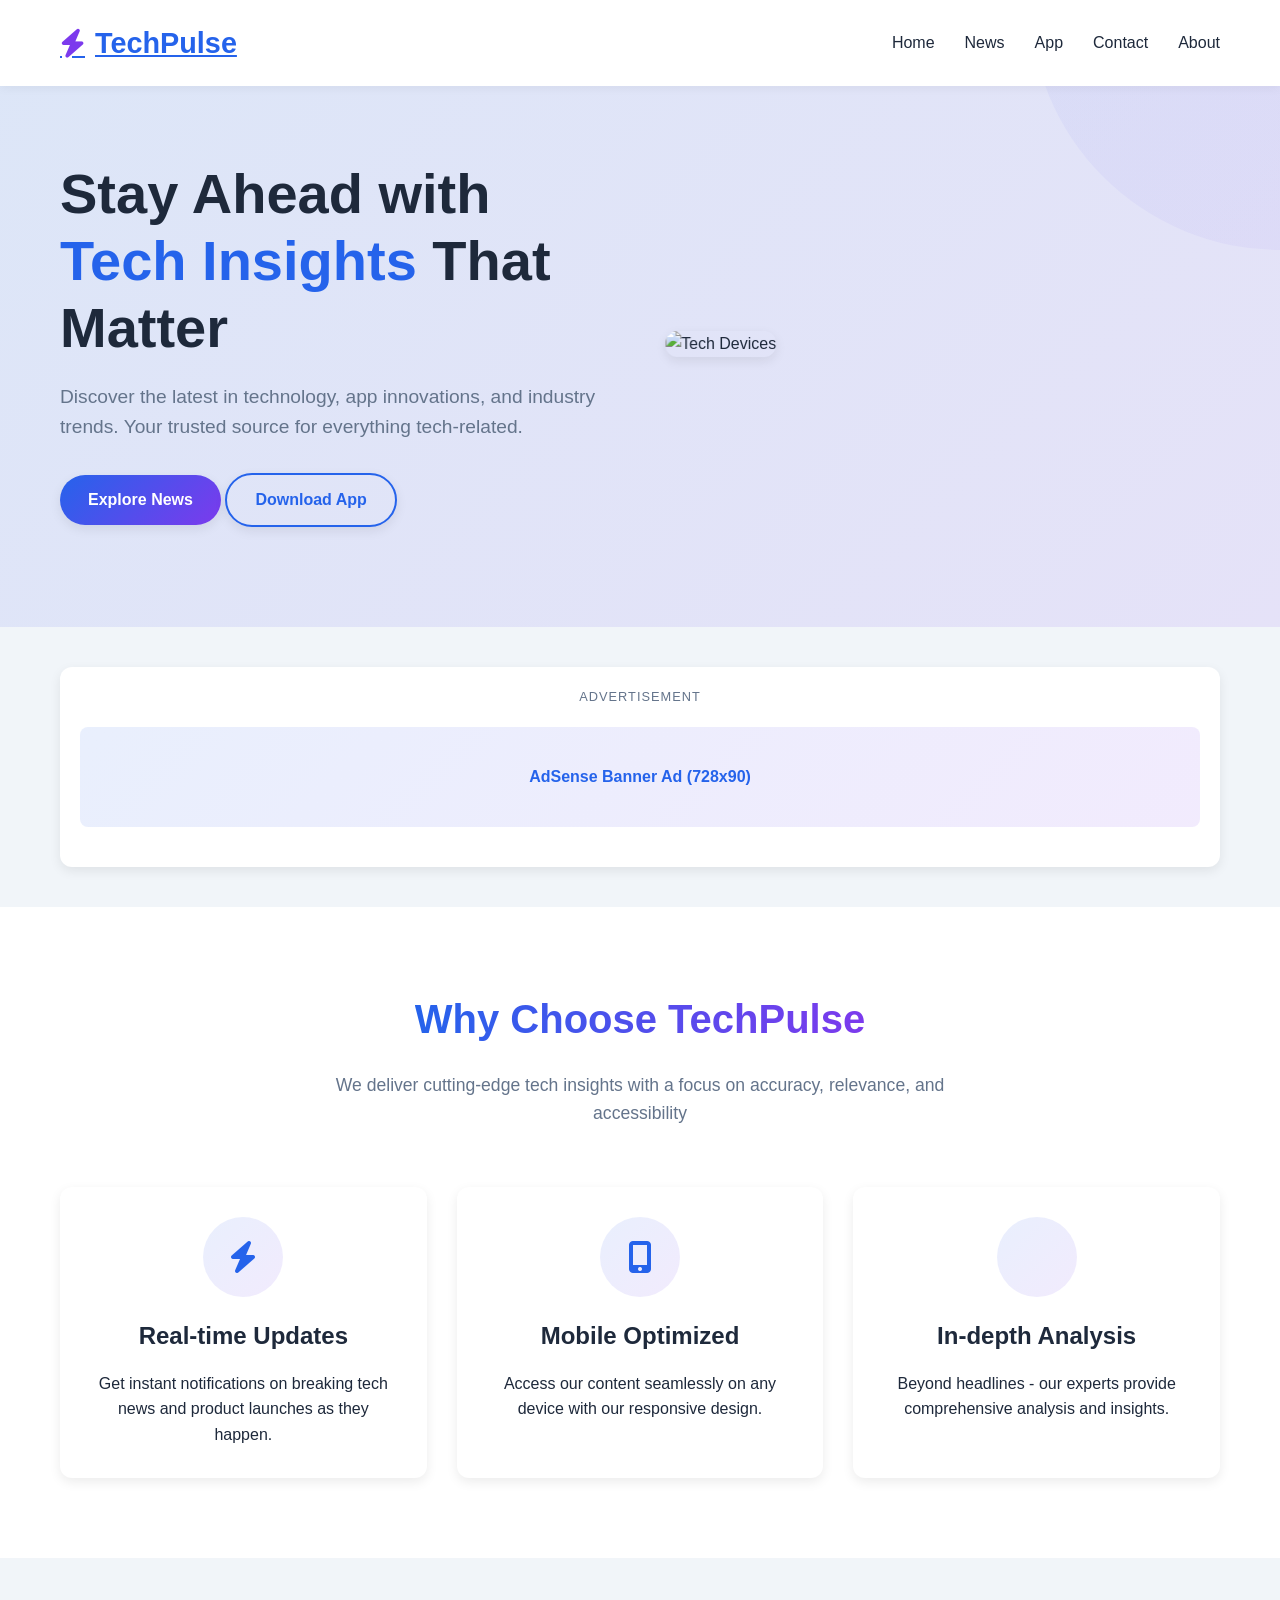
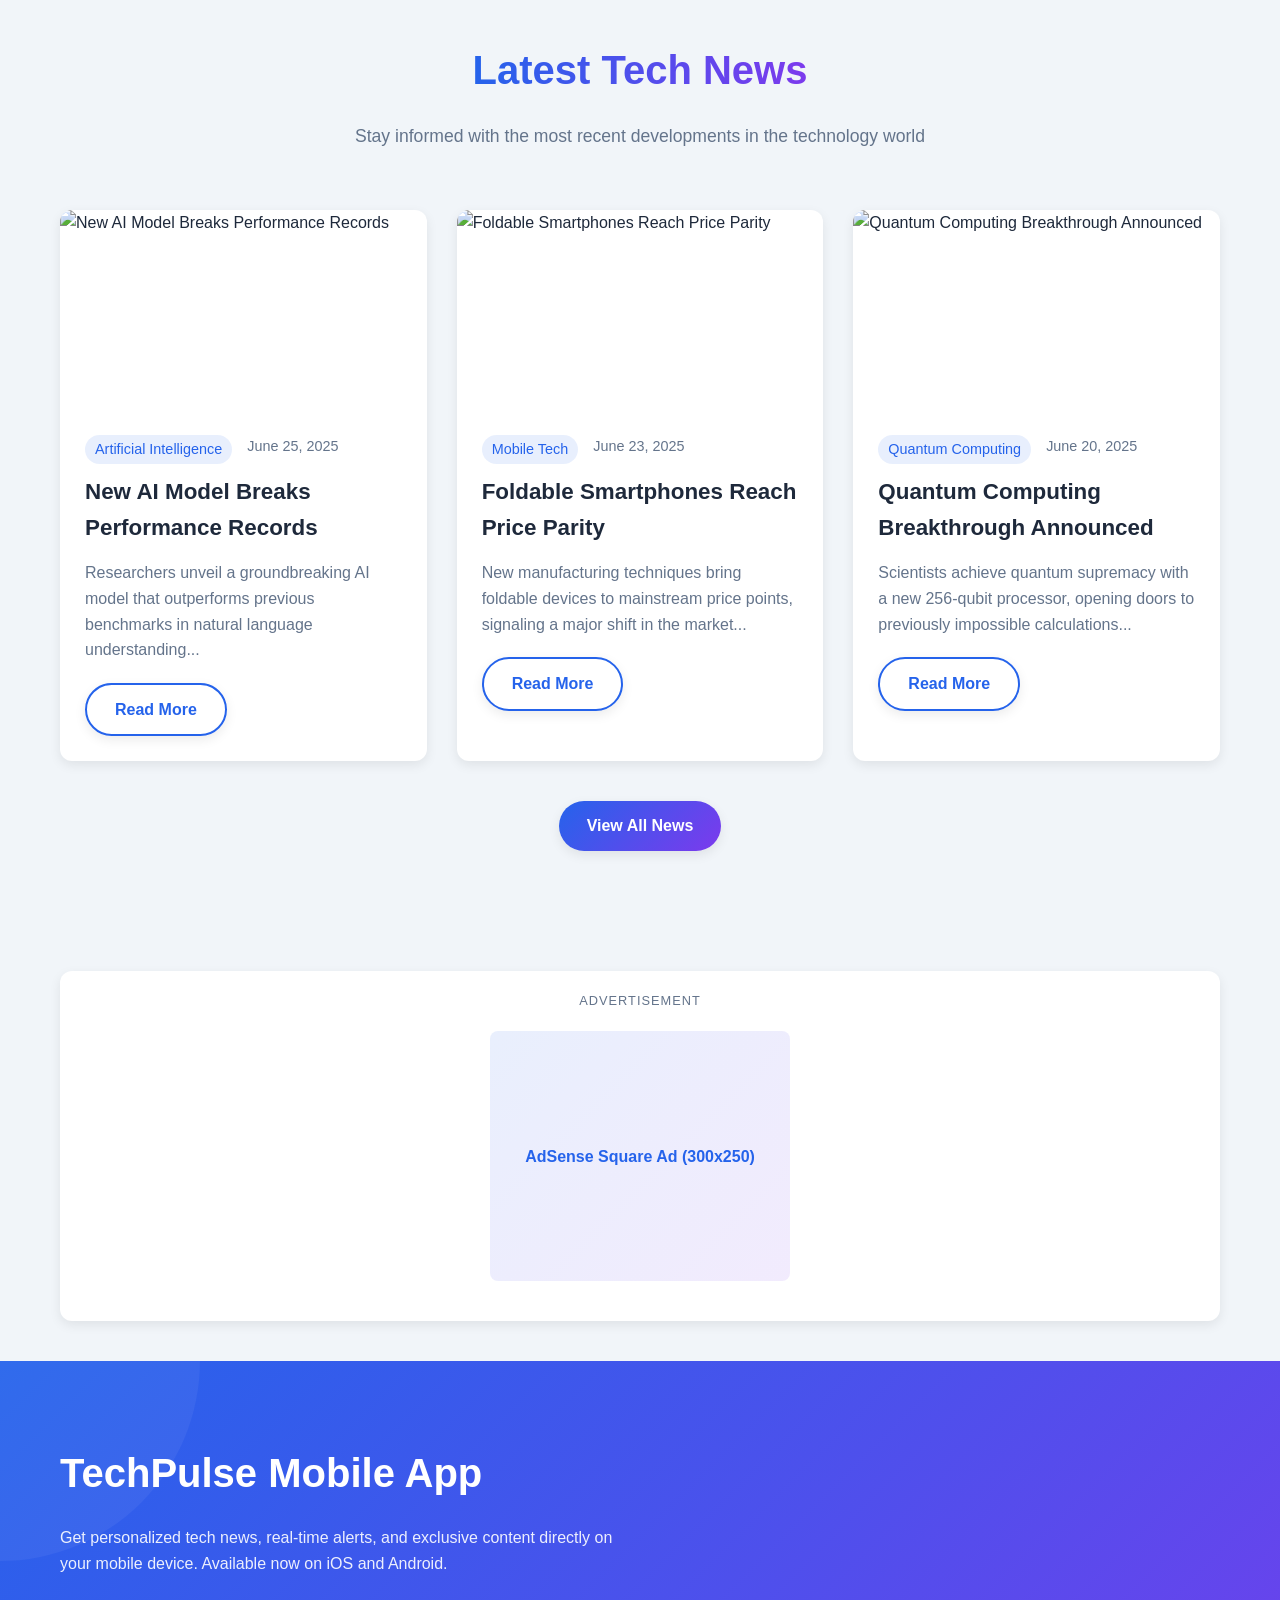
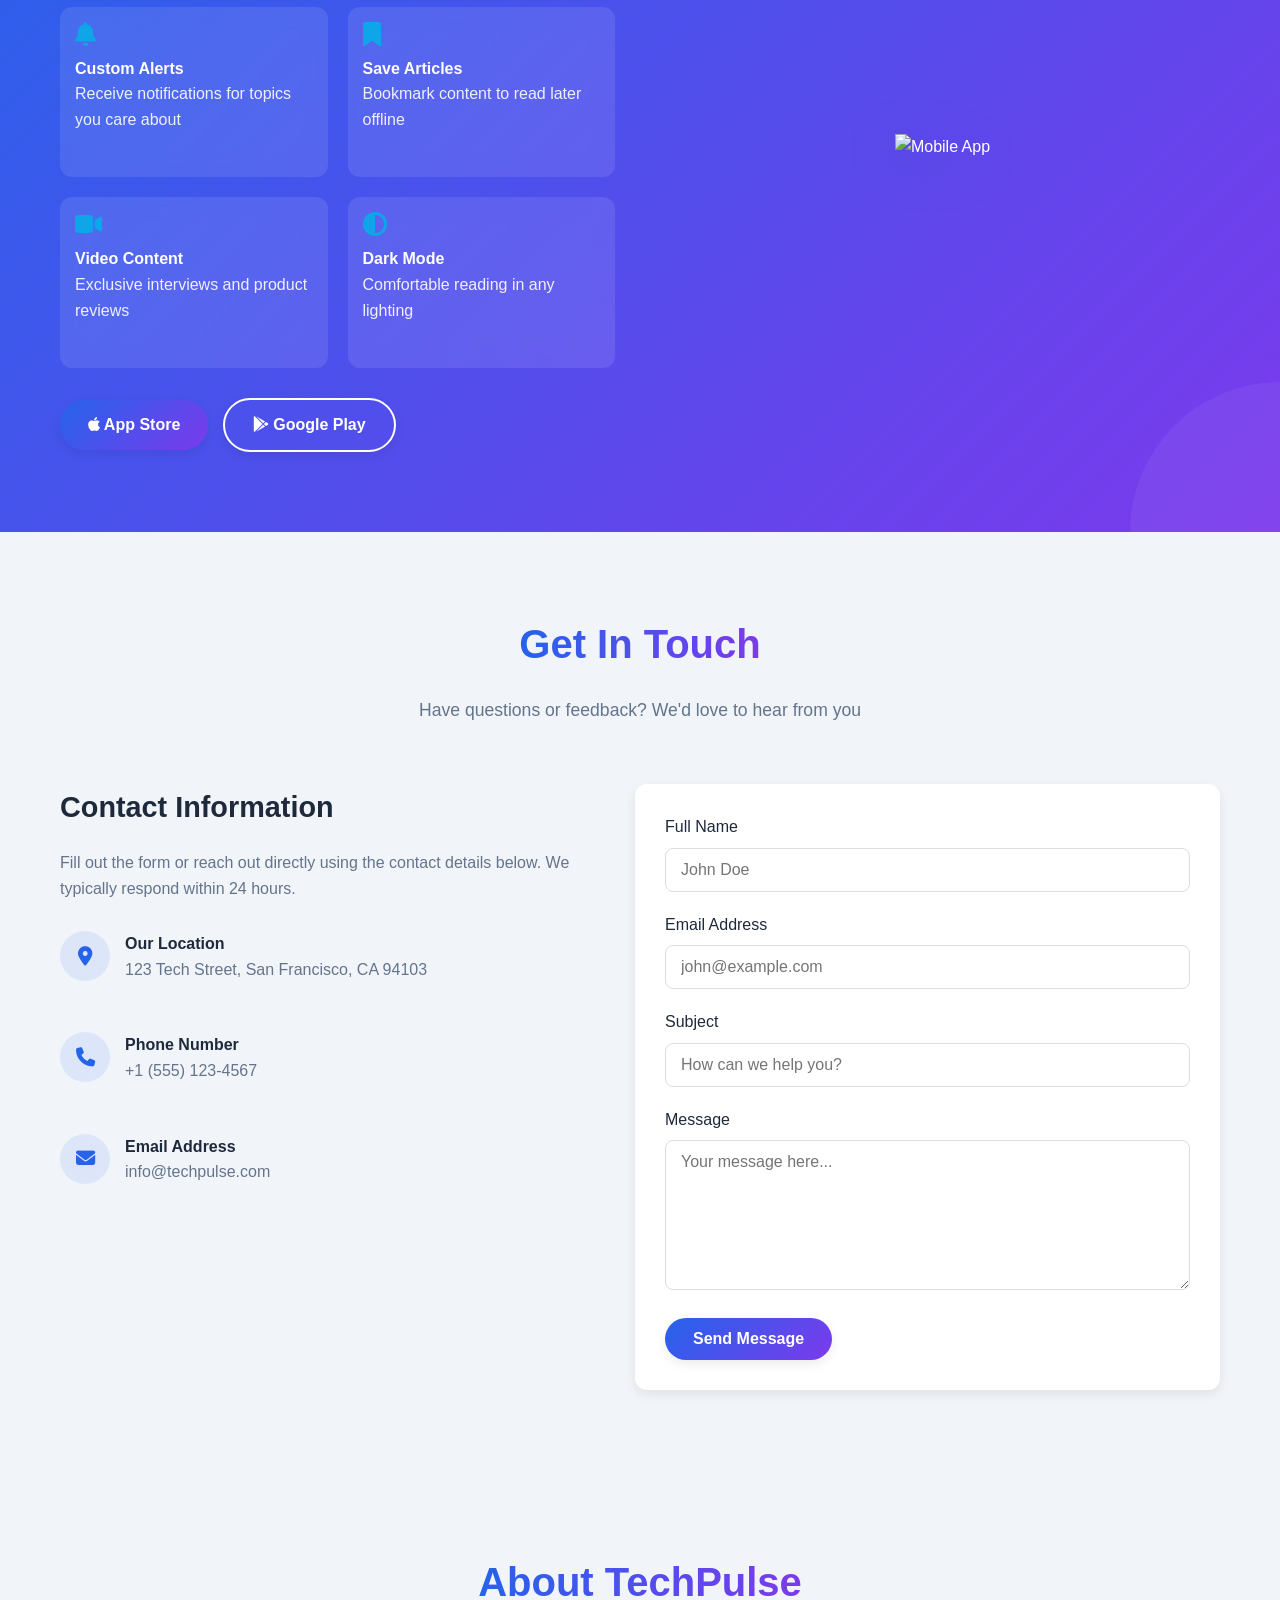
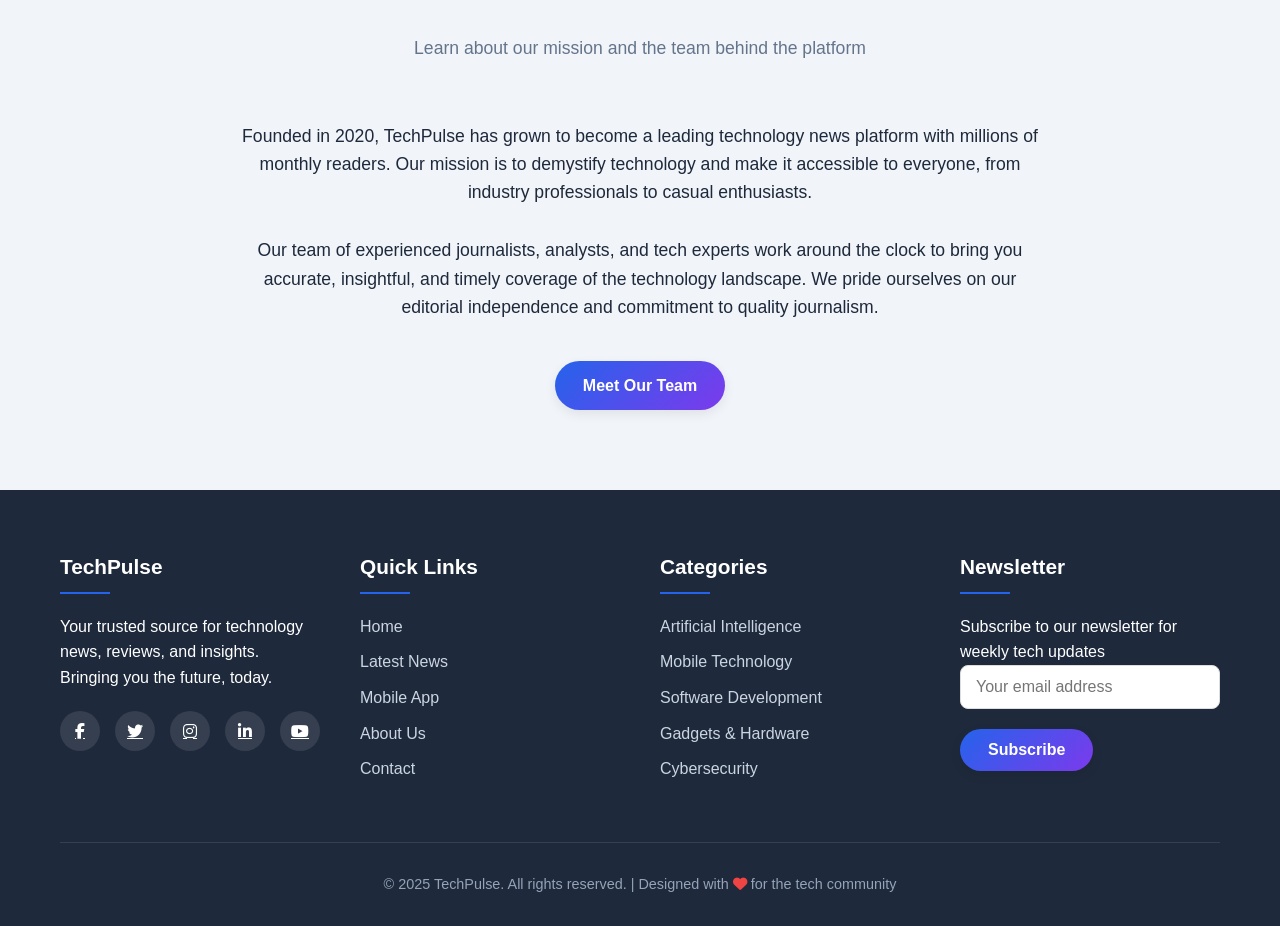
==== commit 1f1a2cde: "Update index.html" ====
--- a/index.html
+++ b/index.html
@@ -516,6 +516,58 @@
             resize: vertical;
         }
 
+        /* Admin Panel */
+        .admin-panel {
+            display: none;
+            position: fixed;
+            top: 50%;
+            right: 0;
+            transform: translateY(-50%);
+            background: white;
+            padding: 15px;
+            border-radius: 8px 0 0 8px;
+            box-shadow: -5px 5px 15px rgba(0, 0, 0, 0.1);
+            z-index: 1000;
+        }
+
+        .admin-toggle {
+            position: absolute;
+            top: 50%;
+            right: 100%;
+            transform: translateY(-50%);
+            background: var(--primary);
+            color: white;
+            padding: 10px;
+            border-radius: 8px 0 0 8px;
+            cursor: pointer;
+            font-size: 1.2rem;
+        }
+
+        .admin-form {
+            display: flex;
+            flex-direction: column;
+            gap: 10px;
+            width: 300px;
+        }
+
+        .admin-form input,
+        .admin-form textarea,
+        .admin-form select {
+            padding: 10px;
+            border: 1px solid #ddd;
+            border-radius: 4px;
+        }
+
+        .admin-form button {
+            background: var(--primary);
+            color: white;
+            border: none;
+            padding: 10px;
+            border-radius: 4px;
+            cursor: pointer;
+            font-weight: 600;
+        }
+
         /* Footer */
         footer {
             background: var(--dark);
@@ -689,6 +741,22 @@
             
             .hero-image {
                 margin-top: 30px;
+            }
+
+            .admin-panel {
+                top: auto;
+                bottom: 0;
+                right: 0;
+                transform: none;
+                width: 100%;
+                border-radius: 8px 8px 0 0;
+            }
+            
+            .admin-toggle {
+                top: -40px;
+                right: 20px;
+                transform: none;
+                border-radius: 8px 8px 0 0;
             }
         }
 
@@ -726,6 +794,26 @@
     </style>
 </head>
 <body>
+    <!-- Admin Panel -->
+    <div class="admin-panel" id="adminPanel">
+        <div class="admin-toggle" id="adminToggle">
+            <i class="fas fa-plus"></i> Add News
+        </div>
+        <div class="admin-form">
+            <h3>Add New Article</h3>
+            <input type="text" id="newsTitle" placeholder="Title">
+            <textarea id="newsContent" placeholder="Content"></textarea>
+            <input type="text" id="newsImage" placeholder="Image URL">
+            <select id="newsCategory">
+                <option value="Technology">Technology</option>
+                <option value="Business">Business</option>
+                <option value="Science">Science</option>
+                <option value="Health">Health</option>
+            </select>
+            <button id="addNewsBtn">Publish Article</button>
+        </div>
+    </div>
+
     <!-- Header -->
     <header>
         <div class="container">
@@ -815,49 +903,8 @@
                 <h2>Latest Tech News</h2>
                 <p>Stay informed with the most recent developments in the technology world</p>
             </div>
-            <div class="news-grid">
-                <div class="news-card">
-                    <div class="news-image">
-                        <img src="https://images.unsplash.com/photo-1607799279861-4dd421887fb3?auto=format&fit=crop&w=600" alt="AI Technology">
-                    </div>
-                    <div class="news-content">
-                        <div class="news-meta">
-                            <span class="news-category">Artificial Intelligence</span>
-                            <span>June 25, 2025</span>
-                        </div>
-                        <h3>New AI Model Breaks Performance Records</h3>
-                        <p>Researchers unveil a groundbreaking AI model that outperforms previous benchmarks in natural language understanding...</p>
-                        <a href="#" class="btn btn-outline">Read More</a>
-                    </div>
-                </div>
-                <div class="news-card">
-                    <div class="news-image">
-                        <img src="https://images.unsplash.com/photo-1518770660439-4636190af475?auto=format&fit=crop&w=600" alt="Smartphone">
-                    </div>
-                    <div class="news-content">
-                        <div class="news-meta">
-                            <span class="news-category">Mobile Tech</span>
-                            <span>June 23, 2025</span>
-                        </div>
-                        <h3>Foldable Smartphones Reach Price Parity</h3>
-                        <p>New manufacturing techniques bring foldable devices to mainstream price points, signaling a major shift in the market...</p>
-                        <a href="#" class="btn btn-outline">Read More</a>
-                    </div>
-                </div>
-                <div class="news-card">
-                    <div class="news-image">
-                        <img src="https://images.unsplash.com/photo-1558346490-a72e53ae2d4f?auto=format&fit=crop&w=600" alt="Quantum Computing">
-                    </div>
-                    <div class="news-content">
-                        <div class="news-meta">
-                            <span class="news-category">Quantum Computing</span>
-                            <span>June 20, 2025</span>
-                        </div>
-                        <h3>Quantum Computing Breakthrough Announced</h3>
-                        <p>Scientists achieve quantum supremacy with a new 256-qubit processor, opening doors to previously impossible calculations...</p>
-                        <a href="#" class="btn btn-outline">Read More</a>
-                    </div>
-                </div>
+            <div class="news-grid" id="newsContainer">
+                <!-- News articles will be loaded dynamically -->
             </div>
             <div style="text-align: center; margin-top: 40px;">
                 <a href="#" class="btn">View All News</a>
@@ -905,10 +952,10 @@
                     </div>
                     
                     <div class="download-buttons">
-                        <a href="#" class="download-btn apple">
+                        <a href="#" class="btn" style="margin-right: 10px;">
                             <i class="fab fa-apple"></i> App Store
                         </a>
-                        <a href="#" class="download-btn android">
+                        <a href="#" class="btn btn-outline" style="background: transparent; color: white; border-color: white;">
                             <i class="fab fa-google-play"></i> Google Play
                         </a>
                     </div>
@@ -963,22 +1010,22 @@
                     </div>
                 </div>
                 <div class="contact-form">
-                    <form>
+                    <form id="contactForm">
                         <div class="form-group">
                             <label for="name">Full Name</label>
-                            <input type="text" id="name" placeholder="John Doe">
+                            <input type="text" id="name" placeholder="John Doe" required>
                         </div>
                         <div class="form-group">
                             <label for="email">Email Address</label>
-                            <input type="email" id="email" placeholder="john@example.com">
+                            <input type="email" id="email" placeholder="john@example.com" required>
                         </div>
                         <div class="form-group">
                             <label for="subject">Subject</label>
-                            <input type="text" id="subject" placeholder="How can we help you?">
+                            <input type="text" id="subject" placeholder="How can we help you?" required>
                         </div>
                         <div class="form-group">
                             <label for="message">Message</label>
-                            <textarea id="message" placeholder="Your message here..."></textarea>
+                            <textarea id="message" placeholder="Your message here..." required></textarea>
                         </div>
                         <button type="submit" class="btn">Send Message</button>
                     </form>
@@ -1044,9 +1091,9 @@
                 <div class="footer-column">
                     <h3>Newsletter</h3>
                     <p>Subscribe to our newsletter for weekly tech updates</p>
-                    <form>
+                    <form id="newsletterForm">
                         <div class="form-group">
-                            <input type="email" placeholder="Your email address">
+                            <input type="email" placeholder="Your email address" required>
                         </div>
                         <button type="submit" class="btn">Subscribe</button>
                     </form>
@@ -1059,27 +1106,84 @@
     </footer>
 
     <script>
-        // Mobile Menu Toggle
-        document.querySelector('.mobile-menu').addEventListener('click', function() {
-            document.querySelector('.nav-links').classList.toggle('active');
-        });
-        
-        // Smooth Scrolling
-        document.querySelectorAll('a[href^="#"]').forEach(anchor => {
-            anchor.addEventListener('click', function(e) {
-                e.preventDefault();
-                
-                document.querySelector(this.getAttribute('href')).scrollIntoView({
-                    behavior: 'smooth'
+        // News data - in a real application, this would come from a database
+        let newsArticles = [
+            {
+                id: 1,
+                title: "New AI Model Breaks Performance Records",
+                content: "Researchers unveil a groundbreaking AI model that outperforms previous benchmarks in natural language understanding...",
+                image: "https://images.unsplash.com/photo-1607799279861-4dd421887fb3?auto=format&fit=crop&w=600",
+                category: "Artificial Intelligence",
+                date: "June 25, 2025"
+            },
+            {
+                id: 2,
+                title: "Foldable Smartphones Reach Price Parity",
+                content: "New manufacturing techniques bring foldable devices to mainstream price points, signaling a major shift in the market...",
+                image: "https://images.unsplash.com/photo-1518770660439-4636190af475?auto=format&fit=crop&w=600",
+                category: "Mobile Tech",
+                date: "June 23, 2025"
+            },
+            {
+                id: 3,
+                title: "Quantum Computing Breakthrough Announced",
+                content: "Scientists achieve quantum supremacy with a new 256-qubit processor, opening doors to previously impossible calculations...",
+                image: "https://images.unsplash.com/photo-1558346490-a72e53ae2d4f?auto=format&fit=crop&w=600",
+                category: "Quantum Computing",
+                date: "June 20, 2025"
+            }
+        ];
+
+        // Function to render news articles
+        function renderNews() {
+            const newsContainer = document.getElementById('newsContainer');
+            newsContainer.innerHTML = '';
+            
+            newsArticles.forEach(article => {
+                const newsCard = document.createElement('div');
+                newsCard.className = 'news-card';
+                newsCard.innerHTML = `
+                    <div class="news-image">
+                        <img src="${article.image}" alt="${article.title}">
+                    </div>
+                    <div class="news-content">
+                        <div class="news-meta">
+                            <span class="news-category">${article.category}</span>
+                            <span>${article.date}</span>
+                        </div>
+                        <h3>${article.title}</h3>
+                        <p>${article.content}</p>
+                        <a href="#" class="btn btn-outline">Read More</a>
+                    </div>
+                `;
+                newsContainer.appendChild(newsCard);
+            });
+        }
+
+        // Initialize news on page load
+        document.addEventListener('DOMContentLoaded', function() {
+            renderNews();
+            
+            // Mobile Menu Toggle
+            document.querySelector('.mobile-menu').addEventListener('click', function() {
+                document.querySelector('.nav-links').classList.toggle('active');
+            });
+            
+            // Smooth Scrolling
+            document.querySelectorAll('a[href^="#"]').forEach(anchor => {
+                anchor.addEventListener('click', function(e) {
+                    e.preventDefault();
+                    
+                    document.querySelector(this.getAttribute('href')).scrollIntoView({
+                        behavior: 'smooth'
+                    });
+                    
+                    // Close mobile menu after clicking
+                    document.querySelector('.nav-links').classList.remove('active');
                 });
-                
-                // Close mobile menu after clicking
-                document.querySelector('.nav-links').classList.remove('active');
             });
-        });
-        
-        // Animation on scroll
-        document.addEventListener('DOMContentLoaded', function() {
+            
+            // Animation on scroll
             const observerOptions = {
                 threshold: 0.1
             };
@@ -1095,13 +1199,70 @@
             document.querySelectorAll('.feature-card, .news-card').forEach(card => {
                 observer.observe(card);
             });
-        });
-        
-        // Form submission
-        document.querySelector('.contact-form form').addEventListener('submit', function(e) {
-            e.preventDefault();
-            alert('Thank you for your message! We will get back to you soon.');
-            this.reset();
+            
+            // Form submission
+            document.getElementById('contactForm').addEventListener('submit', function(e) {
+                e.preventDefault();
+                alert('Thank you for your message! We will get back to you soon.');
+                this.reset();
+            });
+            
+            // Newsletter submission
+            document.getElementById('newsletterForm').addEventListener('submit', function(e) {
+                e.preventDefault();
+                alert('Thank you for subscribing to our newsletter!');
+                this.reset();
+            });
+            
+            // Admin panel toggle
+            document.getElementById('adminToggle').addEventListener('click', function() {
+                const adminPanel = document.getElementById('adminPanel');
+                adminPanel.style.display = adminPanel.style.display === 'block' ? 'none' : 'block';
+            });
+            
+            // Add news functionality
+            document.getElementById('addNewsBtn').addEventListener('click', function() {
+                const title = document.getElementById('newsTitle').value;
+                const content = document.getElementById('newsContent').value;
+                const image = document.getElementById('newsImage').value;
+                const category = document.getElementById('newsCategory').value;
+                
+                if (title && content) {
+                    // Generate current date
+                    const now = new Date();
+                    const months = ['January', 'February', 'March', 'April', 'May', 'June', 'July', 'August', 'September', 'October', 'November', 'December'];
+                    const date = `${months[now.getMonth()]} ${now.getDate()}, ${now.getFullYear()}`;
+                    
+                    // Create new article
+                    const newArticle = {
+                        id: newsArticles.length + 1,
+                        title: title,
+                        content: content,
+                        image: image || 'https://images.unsplash.com/photo-1498050108023-c5249f4df085?auto=format&fit=crop&w=600',
+                        category: category,
+                        date: date
+                    };
+                    
+                    // Add to beginning of array
+                    newsArticles.unshift(newArticle);
+                    
+                    // Re-render news
+                    renderNews();
+                    
+                    // Reset form
+                    document.getElementById('newsTitle').value = '';
+                    document.getElementById('newsContent').value = '';
+                    document.getElementById('newsImage').value = '';
+                    document.getElementById('newsCategory').value = 'Technology';
+                    
+                    alert('Article published successfully!');
+                    
+                    // Scroll to news section
+                    document.querySelector('#news').scrollIntoView({ behavior: 'smooth' });
+                } else {
+                    alert('Please fill in at least the title and content.');
+                }
+            });
         });
     </script>
 </body>
